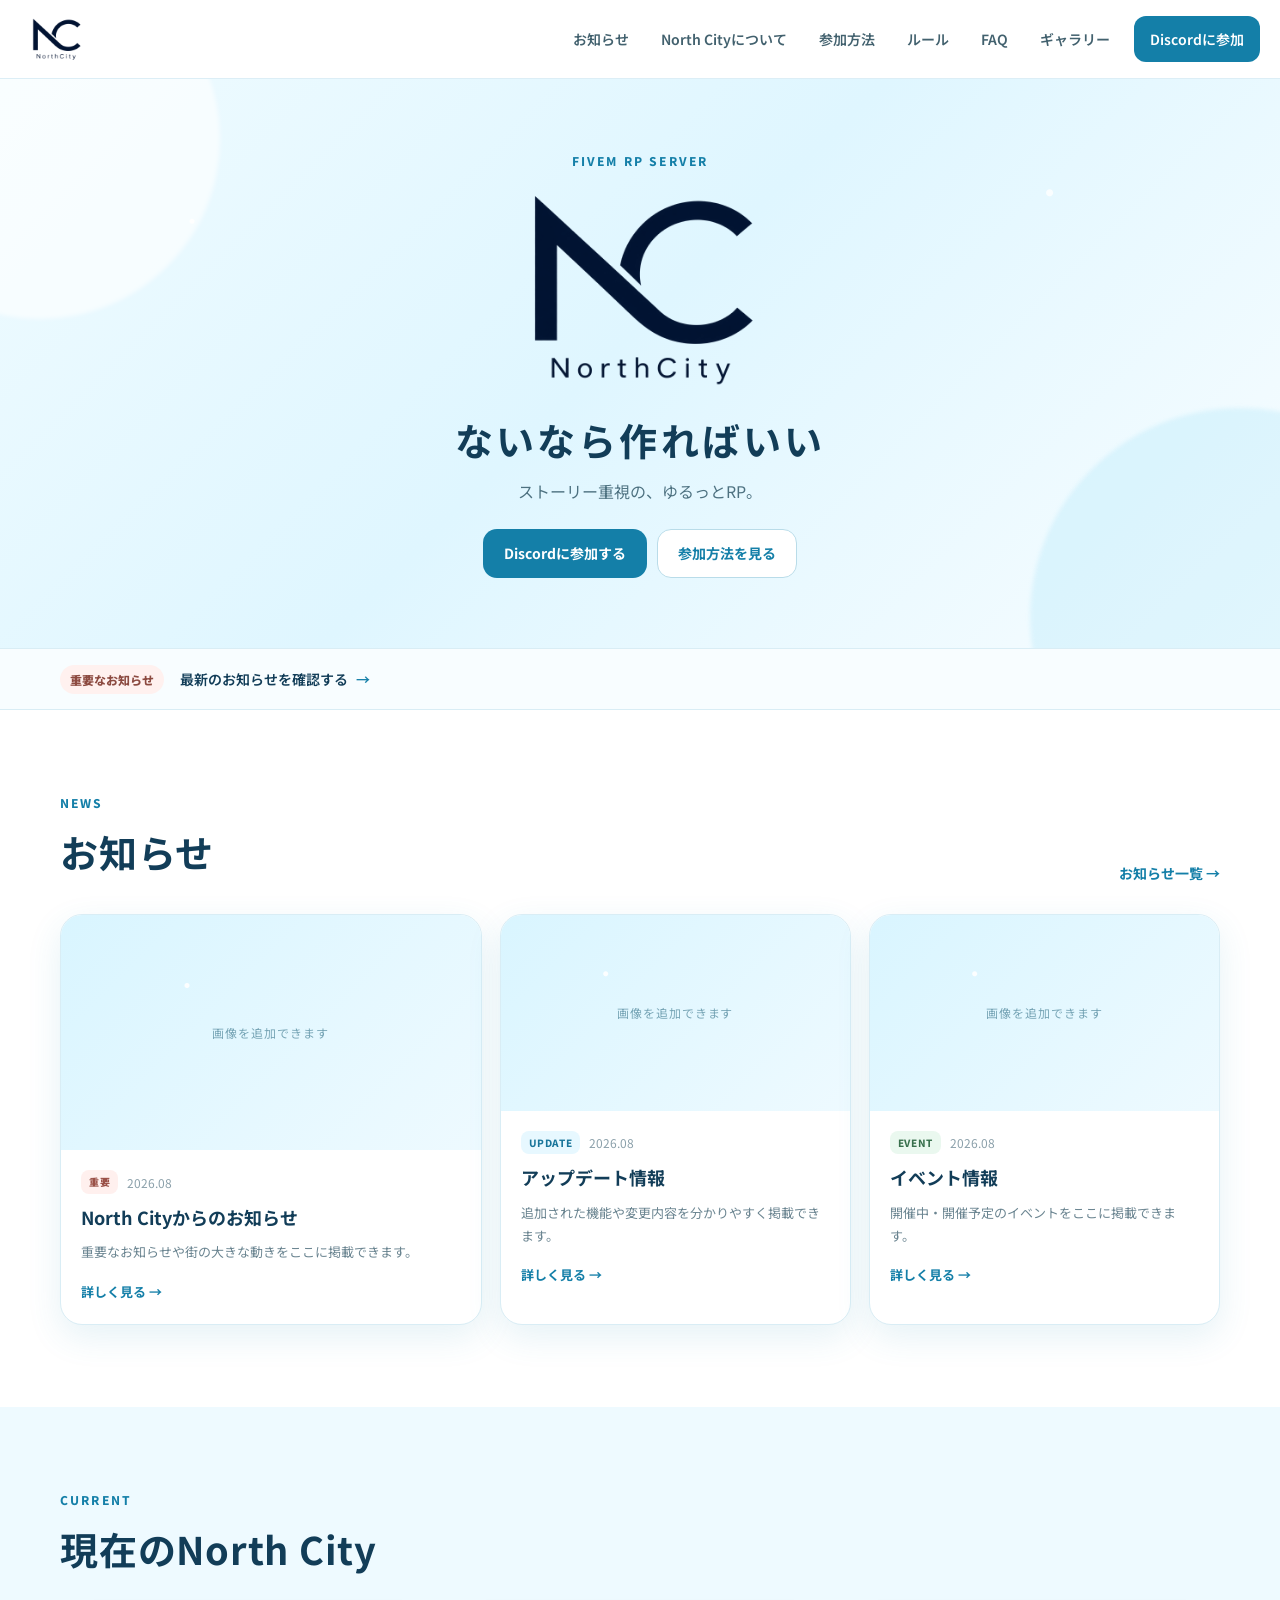
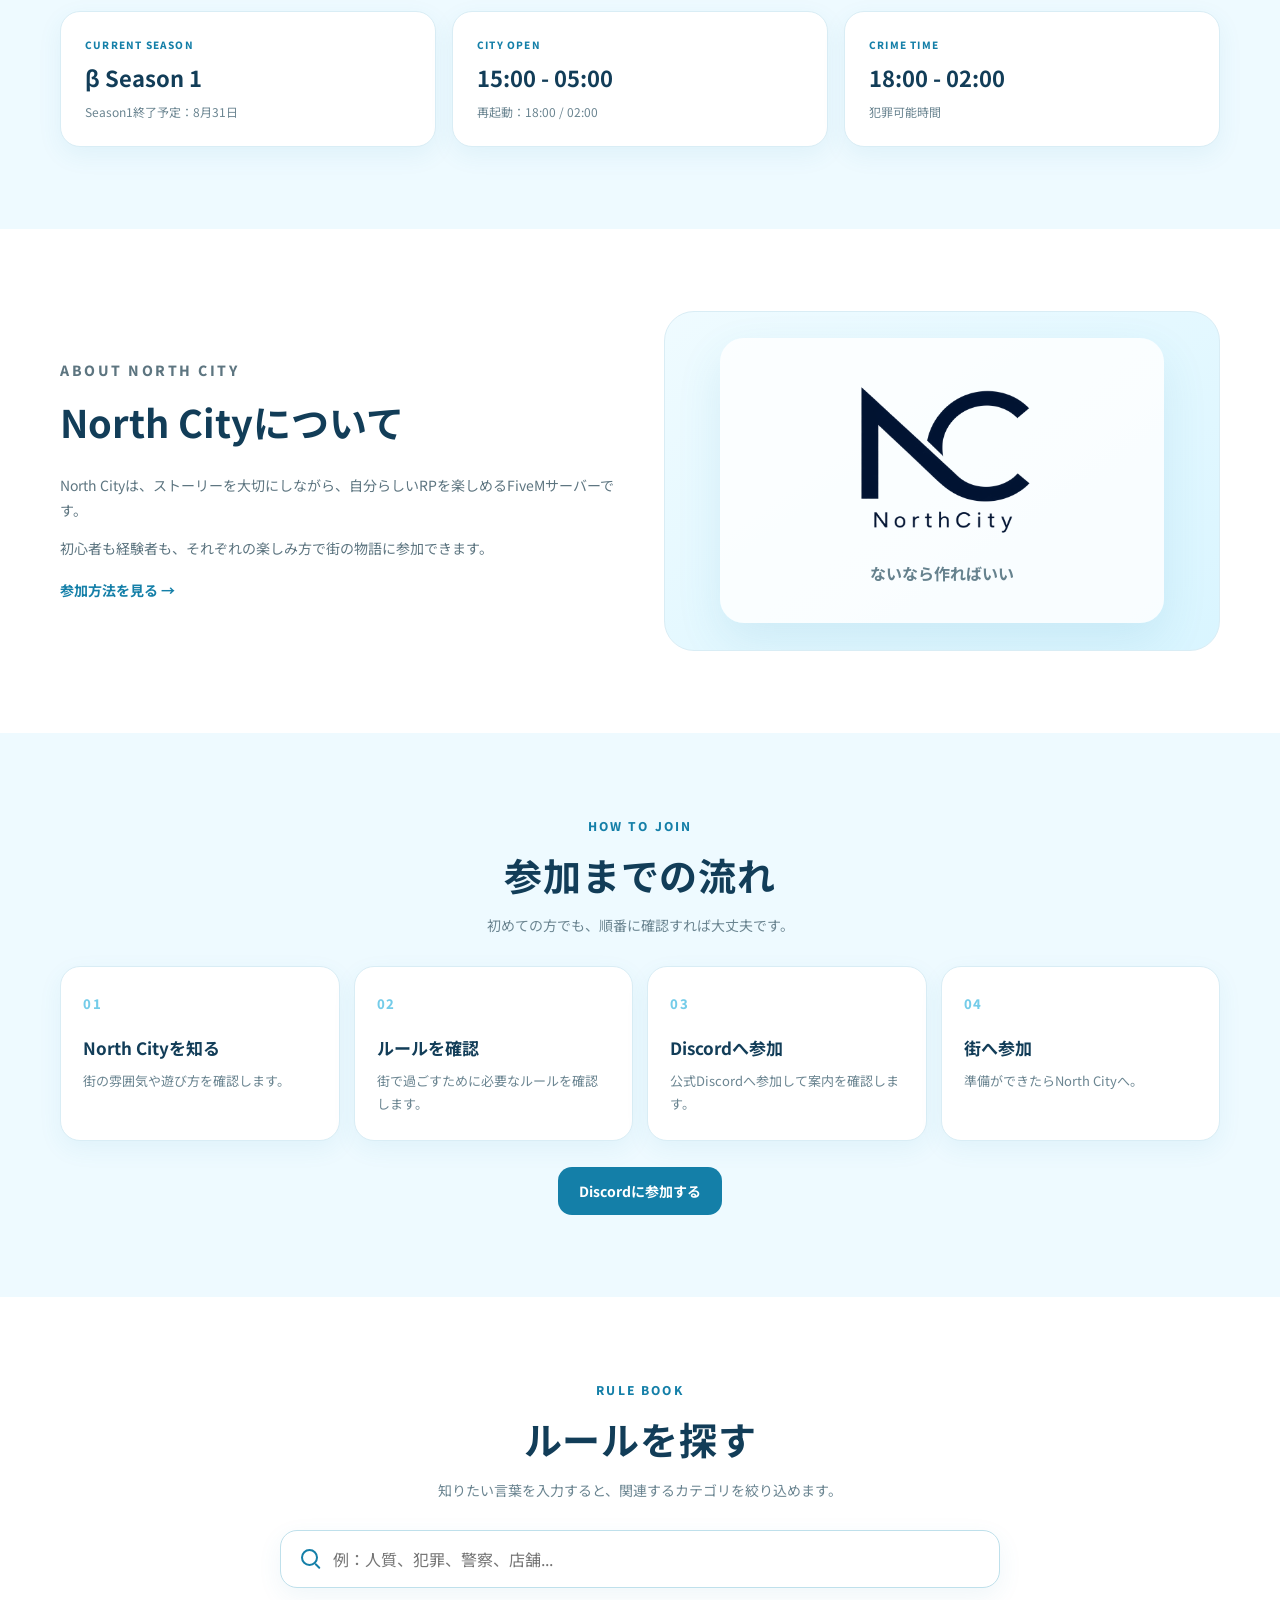
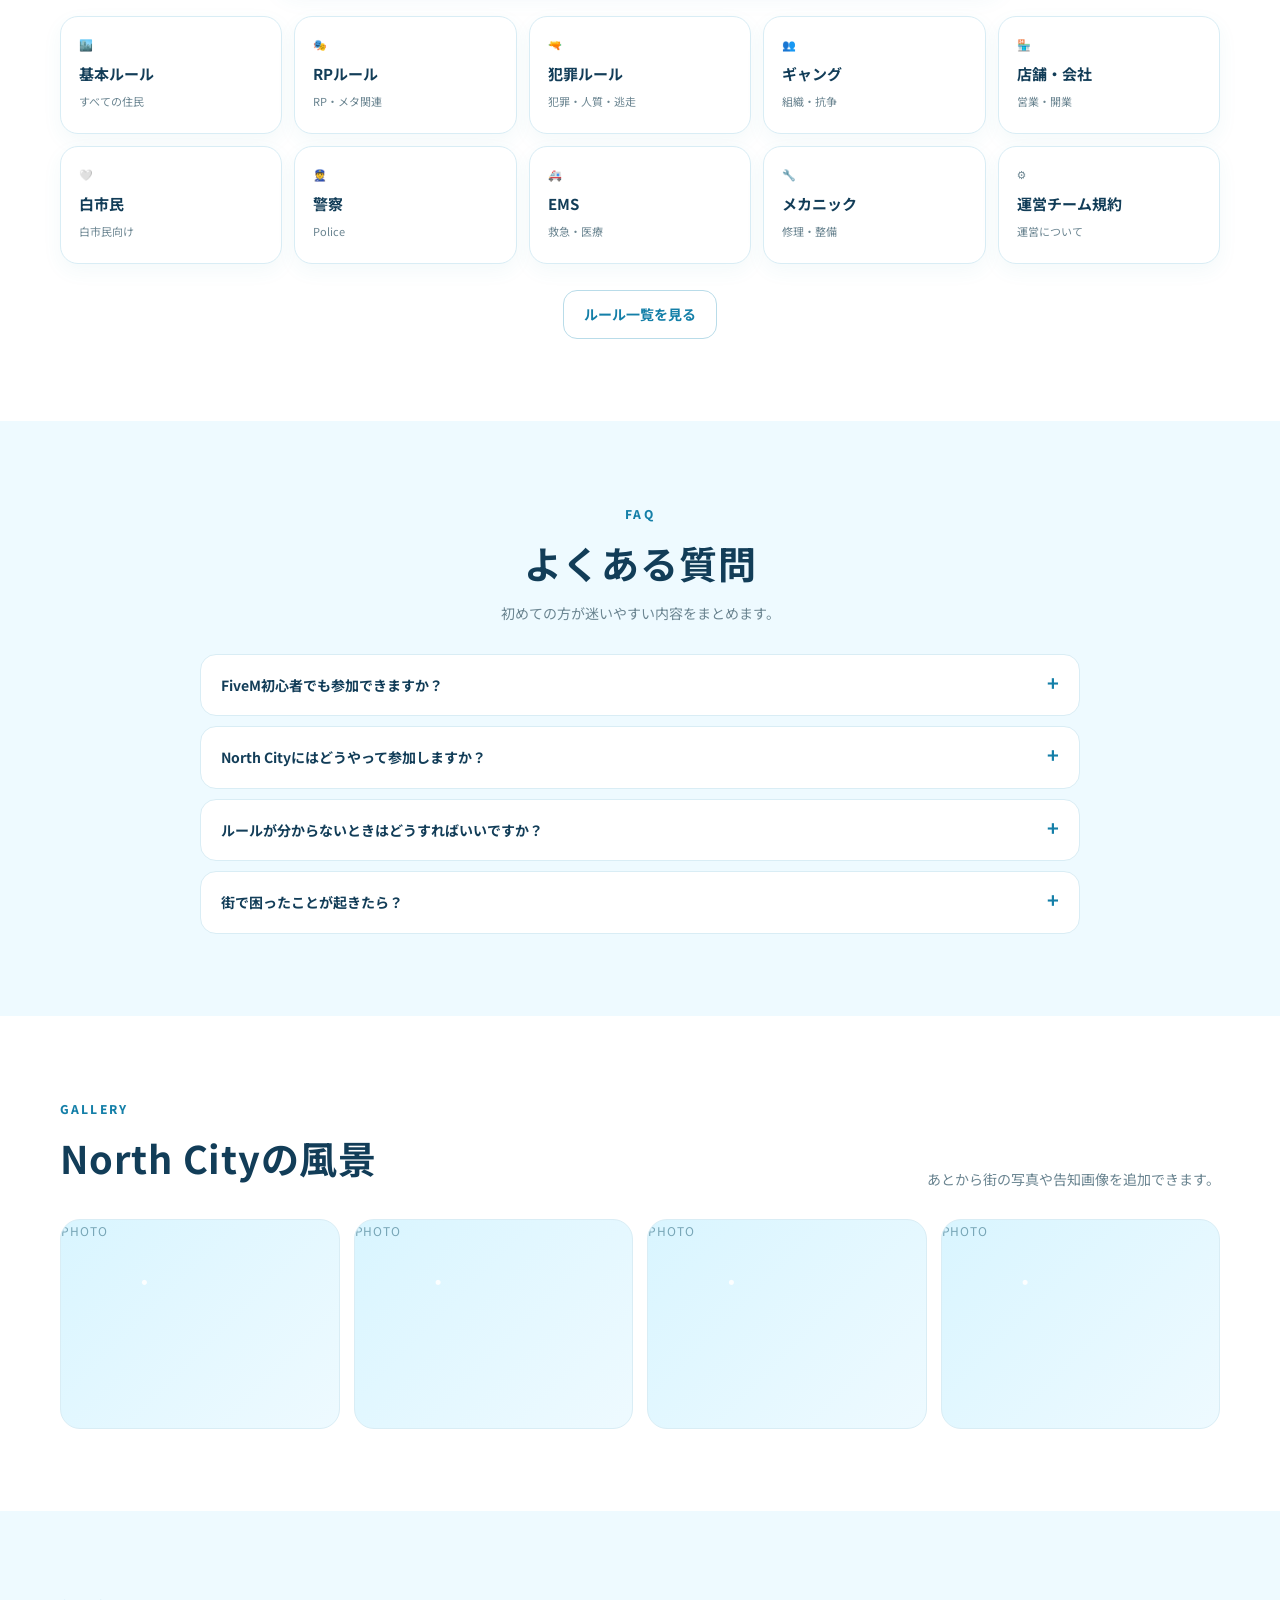
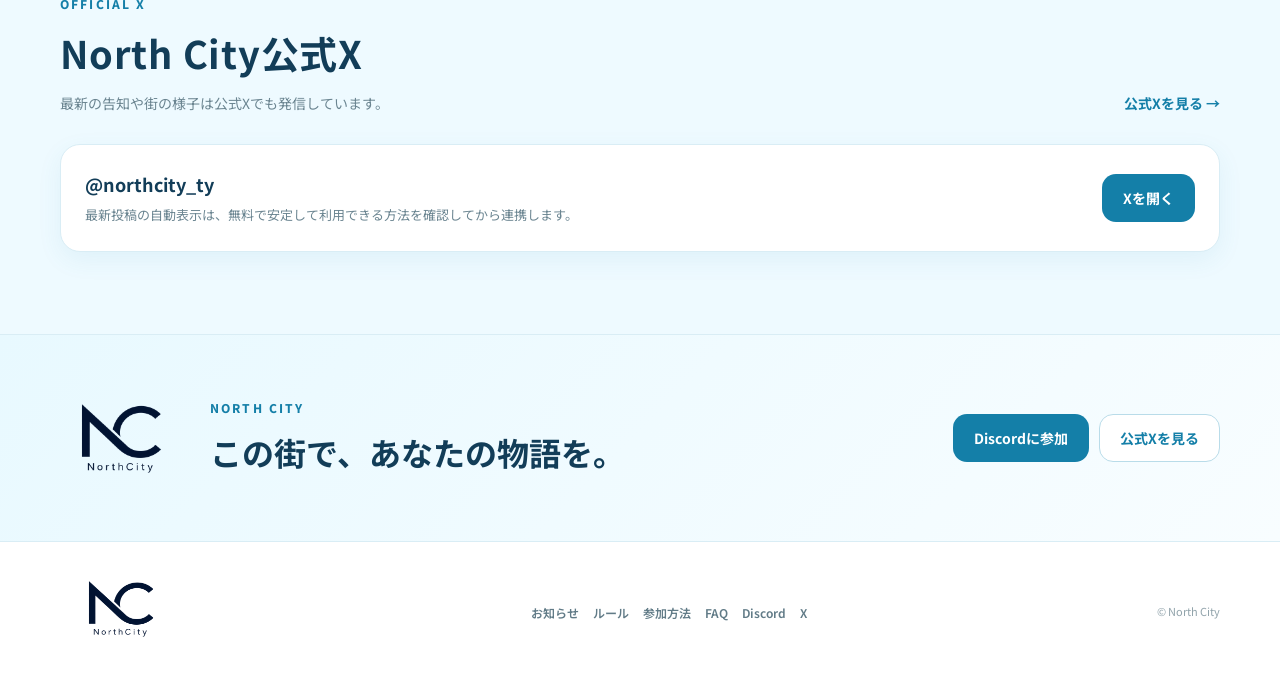
==== index.html @ a920a0c6 "Add files via upload" ====
<!DOCTYPE html>
<html lang="ja">
<head>
  <meta charset="UTF-8">
  <meta name="viewport" content="width=device-width, initial-scale=1.0">
  <meta name="description" content="North City 公式ホームページ">
  <title>North City | Official Website</title>
  <link rel="stylesheet" href="style.css">
</head>
<body>

<header class="site-header">
  <div class="header-inner">
    <a class="brand" href="#top" aria-label="North City ホーム">
      <img src="logo.PNG" alt="North City" class="brand-logo">
    </a>

    <button class="menu-toggle" id="menuToggle" aria-label="メニューを開く" aria-expanded="false">
      <span></span><span></span><span></span>
    </button>

    <nav class="main-nav" id="mainNav">
      <a href="#news">お知らせ</a>
      <a href="#about">North Cityについて</a>
      <a href="#join">参加方法</a>
      <a href="#rules">ルール</a>
      <a href="#faq">FAQ</a>
      <a href="#gallery">ギャラリー</a>
      <a class="nav-discord" href="https://discord.gg/hsH6jr42W" target="_blank" rel="noopener">Discordに参加</a>
    </nav>
  </div>
</header>

<main id="top">

  <section class="hero">
    <div class="hero-decoration hero-decoration-a"></div>
    <div class="hero-decoration hero-decoration-b"></div>
    <div class="hero-content">
      <p class="eyebrow">FIVEM RP SERVER</p>
      <img src="logo.PNG" alt="North City" class="hero-logo">
      <h1>ないなら作ればいい</h1>
      <p class="hero-copy">ストーリー重視の、ゆるっとRP。</p>

      <div class="hero-actions">
        <a class="button button-primary" href="https://discord.gg/hsH6jr42W" target="_blank" rel="noopener">Discordに参加する</a>
        <a class="button button-secondary" href="#join">参加方法を見る</a>
      </div>
    </div>
  </section>

  <section class="notice-strip">
    <div class="container notice-inner">
      <span class="notice-label">重要なお知らせ</span>
      <a href="#news">最新のお知らせを確認する <span>→</span></a>
    </div>
  </section>

  <section class="section" id="news">
    <div class="container">
      <div class="section-heading">
        <div>
          <p class="eyebrow">NEWS</p>
          <h2>お知らせ</h2>
        </div>
        <a class="section-link" href="#news">お知らせ一覧 →</a>
      </div>

      <div class="news-grid">
        <article class="news-card news-featured">
          <div class="news-photo photo-placeholder"><span>画像を追加できます</span></div>
          <div class="news-card-body">
            <div class="meta"><span class="tag tag-important">重要</span><time>2026.08</time></div>
            <h3>North Cityからのお知らせ</h3>
            <p>重要なお知らせや街の大きな動きをここに掲載できます。</p>
            <a href="#news">詳しく見る →</a>
          </div>
        </article>

        <article class="news-card">
          <div class="news-photo photo-placeholder"><span>画像を追加できます</span></div>
          <div class="news-card-body">
            <div class="meta"><span class="tag tag-update">UPDATE</span><time>2026.08</time></div>
            <h3>アップデート情報</h3>
            <p>追加された機能や変更内容を分かりやすく掲載できます。</p>
            <a href="#news">詳しく見る →</a>
          </div>
        </article>

        <article class="news-card">
          <div class="news-photo photo-placeholder"><span>画像を追加できます</span></div>
          <div class="news-card-body">
            <div class="meta"><span class="tag tag-event">EVENT</span><time>2026.08</time></div>
            <h3>イベント情報</h3>
            <p>開催中・開催予定のイベントをここに掲載できます。</p>
            <a href="#news">詳しく見る →</a>
          </div>
        </article>
      </div>
    </div>
  </section>

  <section class="section section-blue" id="current">
    <div class="container">
      <div class="section-heading">
        <div>
          <p class="eyebrow">CURRENT</p>
          <h2>現在のNorth City</h2>
        </div>
      </div>

      <div class="info-grid">
        <div class="info-card">
          <span class="info-label">CURRENT SEASON</span>
          <strong>β Season 1</strong>
          <small>Season1終了予定：8月31日</small>
        </div>
        <div class="info-card">
          <span class="info-label">CITY OPEN</span>
          <strong>15:00 - 05:00</strong>
          <small>再起動：18:00 / 02:00</small>
        </div>
        <div class="info-card">
          <span class="info-label">CRIME TIME</span>
          <strong>18:00 - 02:00</strong>
          <small>犯罪可能時間</small>
        </div>
      </div>
    </div>
  </section>

  <section class="section" id="about">
    <div class="container about-grid">
      <div class="about-copy">
        <p class="eyebrow">ABOUT NORTH CITY</p>
        <h2>North Cityについて</h2>
        <p>North Cityは、ストーリーを大切にしながら、自分らしいRPを楽しめるFiveMサーバーです。</p>
        <p>初心者も経験者も、それぞれの楽しみ方で街の物語に参加できます。</p>
        <a class="text-link" href="#join">参加方法を見る →</a>
      </div>
      <div class="about-panel">
        <div class="about-panel-inner">
          <img src="logo.PNG" alt="North City" class="about-logo">
          <p>ないなら作ればいい</p>
        </div>
      </div>
    </div>
  </section>

  <section class="section section-blue" id="join">
    <div class="container">
      <div class="section-heading centered">
        <div>
          <p class="eyebrow">HOW TO JOIN</p>
          <h2>参加までの流れ</h2>
          <p class="section-description">初めての方でも、順番に確認すれば大丈夫です。</p>
        </div>
      </div>

      <div class="steps">
        <div class="step-card">
          <span class="step-number">01</span>
          <h3>North Cityを知る</h3>
          <p>街の雰囲気や遊び方を確認します。</p>
        </div>
        <div class="step-card">
          <span class="step-number">02</span>
          <h3>ルールを確認</h3>
          <p>街で過ごすために必要なルールを確認します。</p>
        </div>
        <div class="step-card">
          <span class="step-number">03</span>
          <h3>Discordへ参加</h3>
          <p>公式Discordへ参加して案内を確認します。</p>
        </div>
        <div class="step-card">
          <span class="step-number">04</span>
          <h3>街へ参加</h3>
          <p>準備ができたらNorth Cityへ。</p>
        </div>
      </div>

      <div class="center-action">
        <a class="button button-primary" href="https://discord.gg/hsH6jr42W" target="_blank" rel="noopener">Discordに参加する</a>
      </div>
    </div>
  </section>

  <section class="section" id="rules">
    <div class="container">
      <div class="section-heading centered">
        <div>
          <p class="eyebrow">RULE BOOK</p>
          <h2>ルールを探す</h2>
          <p class="section-description">知りたい言葉を入力すると、関連するカテゴリを絞り込めます。</p>
        </div>
      </div>

      <div class="search-box">
        <span class="search-icon" aria-hidden="true"></span>
        <input id="ruleSearch" type="search" placeholder="例：人質、犯罪、警察、店舗..." autocomplete="off">
      </div>

      <div class="rule-grid" id="ruleGrid">
        <a class="rule-card" data-keywords="基本 共通 市民 住民" href="#rules"><span class="rule-icon" aria-hidden="true">🏙️</span><strong>基本ルール</strong><span>すべての住民</span></a>
        <a class="rule-card" data-keywords="RP ロールプレイ メタ 外部情報" href="#rules"><span class="rule-icon" aria-hidden="true">🎭</span><strong>RPルール</strong><span>RP・メタ関連</span></a>
        <a class="rule-card" data-keywords="犯罪 強盗 人質 逃走 ダウン" href="#rules"><span class="rule-icon" aria-hidden="true">🔫</span><strong>犯罪ルール</strong><span>犯罪・人質・逃走</span></a>
        <a class="rule-card" data-keywords="ギャング 抗争 組織" href="#rules"><span class="rule-icon" aria-hidden="true">👥</span><strong>ギャング</strong><span>組織・抗争</span></a>
        <a class="rule-card" data-keywords="店舗 会社 開業 営業 ライセンス" href="#rules"><span class="rule-icon" aria-hidden="true">🏪</span><strong>店舗・会社</strong><span>営業・開業</span></a>
        <a class="rule-card" data-keywords="白市民 ライセンス" href="#rules"><span class="rule-icon" aria-hidden="true">🤍</span><strong>白市民</strong><span>白市民向け</span></a>
        <a class="rule-card" data-keywords="警察 PD パトロール 犯罪対応" href="#rules"><span class="rule-icon" aria-hidden="true">👮</span><strong>警察</strong><span>Police</span></a>
        <a class="rule-card" data-keywords="EMS 救急 治療 蘇生" href="#rules"><span class="rule-icon" aria-hidden="true">🚑</span><strong>EMS</strong><span>救急・医療</span></a>
        <a class="rule-card" data-keywords="メカニック 修理 整備 車両" href="#rules"><span class="rule-icon" aria-hidden="true">🔧</span><strong>メカニック</strong><span>修理・整備</span></a>
        <a class="rule-card" data-keywords="運営 規約 スタッフ" href="#rules"><span class="rule-icon" aria-hidden="true">⚙️</span><strong>運営チーム規約</strong><span>運営について</span></a>
      </div>

      <p class="no-results" id="noResults">該当するカテゴリーがありません。</p>
      <div class="center-action">
        <a class="button button-secondary" href="#rules">ルール一覧を見る</a>
      </div>
    </div>
  </section>

  <section class="section section-blue" id="faq">
    <div class="container narrow">
      <div class="section-heading centered">
        <div>
          <p class="eyebrow">FAQ</p>
          <h2>よくある質問</h2>
          <p class="section-description">初めての方が迷いやすい内容をまとめます。</p>
        </div>
      </div>

      <div class="faq-list">
        <details>
          <summary>FiveM初心者でも参加できますか？</summary>
          <p>参加できます。分からないことは初心者向け案内やDiscordをご確認ください。</p>
        </details>
        <details>
          <summary>North Cityにはどうやって参加しますか？</summary>
          <p>参加方法とルールを確認し、公式Discordから案内を確認してください。</p>
        </details>
        <details>
          <summary>ルールが分からないときはどうすればいいですか？</summary>
          <p>ルール検索を使うか、Discordの案内をご確認ください。</p>
        </details>
        <details>
          <summary>街で困ったことが起きたら？</summary>
          <p>内容に応じたゲーム内窓口、またはDiscordの問い合わせ窓口をご利用ください。</p>
        </details>
      </div>
    </div>
  </section>

  <section class="section" id="gallery">
    <div class="container">
      <div class="section-heading">
        <div>
          <p class="eyebrow">GALLERY</p>
          <h2>North Cityの風景</h2>
        </div>
        <p class="section-description">あとから街の写真や告知画像を追加できます。</p>
      </div>

      <div class="gallery-grid">
        <div class="gallery-item photo-placeholder"><span>PHOTO</span></div>
        <div class="gallery-item photo-placeholder"><span>PHOTO</span></div>
        <div class="gallery-item photo-placeholder"><span>PHOTO</span></div>
        <div class="gallery-item photo-placeholder"><span>PHOTO</span></div>
      </div>
    </div>
  </section>


  <section class="section section-blue" id="social">
    <div class="container">
      <div class="section-heading">
        <div>
          <p class="eyebrow">OFFICIAL X</p>
          <h2>North City公式X</h2>
          <p class="section-description">最新の告知や街の様子は公式Xでも発信しています。</p>
        </div>
        <a class="section-link" href="https://x.com/northcity_ty" target="_blank" rel="noopener">公式Xを見る →</a>
      </div>
      <div class="social-panel">
        <div>
          <strong>@northcity_ty</strong>
          <p>最新投稿の自動表示は、無料で安定して利用できる方法を確認してから連携します。</p>
        </div>
        <a class="button button-primary" href="https://x.com/northcity_ty" target="_blank" rel="noopener">Xを開く</a>
      </div>
    </div>
  </section>

  <section class="cta-section">
    <div class="container cta-inner">
      <img src="logo.PNG" alt="North City" class="cta-logo">
      <div>
        <p class="eyebrow">NORTH CITY</p>
        <h2>この街で、あなたの物語を。</h2>
      </div>
      <div class="cta-actions">
        <a class="button button-primary" href="https://discord.gg/hsH6jr42W" target="_blank" rel="noopener">Discordに参加</a>
        <a class="button button-secondary" href="https://x.com/northcity_ty" target="_blank" rel="noopener">公式Xを見る</a>
      </div>
    </div>
  </section>

</main>

<footer class="site-footer">
  <div class="container footer-inner">
    <a href="#top" class="footer-brand">
      <img src="logo.PNG" alt="North City">
    </a>
    <div class="footer-links">
      <a href="#news">お知らせ</a>
      <a href="#rules">ルール</a>
      <a href="#join">参加方法</a>
      <a href="#faq">FAQ</a>
      <a href="https://discord.gg/hsH6jr42W" target="_blank" rel="noopener">Discord</a>
      <a href="https://x.com/northcity_ty" target="_blank" rel="noopener">X</a>
    </div>
    <p>© North City</p>
  </div>
</footer>

<script src="script.js"></script>
</body>
</html>
---- style.css ----
@import url('https://fonts.googleapis.com/css2?family=Noto+Sans+JP:wght@400;500;600;700;800&display=swap');

:root{
  --blue:#62c9ee;
  --blue-dark:#147fa8;
  --blue-deep:#123d58;
  --blue-pale:#eefaff;
  --line:#d9edf5;
  --text:#183746;
  --muted:#6b8591;
  --white:#ffffff;
  --shadow:0 12px 34px rgba(47,145,178,.12);
  --radius:22px;
}

*{box-sizing:border-box}
html{scroll-behavior:smooth}
body{
  margin:0;
  color:var(--text);
  background:#fff;
  font-family:"Noto Sans JP",system-ui,sans-serif;
  line-height:1.75;
}
a{color:inherit;text-decoration:none}
button,input{font:inherit}

.container{
  width:min(1160px,calc(100% - 40px));
  margin:auto;
}
.narrow{max-width:880px}

.site-header{
  position:sticky;
  top:0;
  z-index:100;
  background:rgba(255,255,255,.94);
  backdrop-filter:blur(16px);
  border-bottom:1px solid rgba(217,237,245,.9);
}
.header-inner{
  min-height:78px;
  width:min(1240px,calc(100% - 32px));
  margin:auto;
  display:flex;
  align-items:center;
  justify-content:space-between;
  gap:24px;
}
.brand{display:flex;align-items:center}
.brand-logo{
  width:auto;
  height:48px;
  display:block;
  object-fit:contain;
}
.main-nav{
  display:flex;
  align-items:center;
  gap:6px;
}
.main-nav a{
  padding:10px 13px;
  color:#42616e;
  font-size:14px;
  font-weight:600;
  border-radius:12px;
  transition:.2s ease;
}
.main-nav a:hover{
  background:var(--blue-pale);
  color:var(--blue-dark);
}
.main-nav .nav-discord{
  color:#fff;
  background:var(--blue-dark);
  padding:11px 16px;
  margin-left:5px;
}
.main-nav .nav-discord:hover{
  color:#fff;
  background:#0e6c91;
}
.menu-toggle{
  display:none;
  border:0;
  background:transparent;
  width:44px;
  height:44px;
  padding:9px;
  cursor:pointer;
}
.menu-toggle span{
  display:block;
  height:2px;
  margin:6px 0;
  background:var(--blue-deep);
  border-radius:99px;
}

.hero{
  position:relative;
  overflow:hidden;
  min-height:570px;
  display:grid;
  place-items:center;
  text-align:center;
  background:
    radial-gradient(circle at 15% 25%,rgba(255,255,255,.95) 0 2px,transparent 3px),
    radial-gradient(circle at 82% 20%,rgba(255,255,255,.8) 0 3px,transparent 4px),
    linear-gradient(135deg,#effbff 0%,#dff6ff 48%,#f8fdff 100%);
  border-bottom:1px solid var(--line);
}
.hero::before,.hero::after{
  content:"";
  position:absolute;
  border-radius:50%;
  filter:blur(2px);
  pointer-events:none;
}
.hero::before{
  width:360px;height:360px;
  background:rgba(255,255,255,.62);
  left:-140px;top:-120px;
}
.hero::after{
  width:420px;height:420px;
  background:rgba(121,215,245,.18);
  right:-170px;bottom:-180px;
}
.hero-content{position:relative;z-index:2;padding:70px 20px}
.eyebrow{
  margin:0 0 6px;
  color:var(--blue-dark);
  font-size:12px;
  font-weight:800;
  letter-spacing:.18em;
}
.hero-logo{
  width:min(390px,78vw);
  max-height:220px;
  object-fit:contain;
  margin:8px auto 8px;
  display:block;
  mix-blend-mode:multiply;
}
.hero h1{
  margin:4px 0 0;
  color:var(--blue-deep);
  font-size:clamp(25px,4vw,38px);
  letter-spacing:.08em;
}
.hero-copy{
  margin:4px 0 24px;
  color:#4d7180;
  font-size:16px;
}
.hero-actions,.cta-actions{
  display:flex;
  justify-content:center;
  flex-wrap:wrap;
  gap:10px;
}
.button{
  min-height:48px;
  display:inline-flex;
  align-items:center;
  justify-content:center;
  padding:11px 20px;
  border-radius:14px;
  font-size:14px;
  font-weight:700;
  border:1px solid transparent;
  transition:transform .2s ease,box-shadow .2s ease,background .2s ease;
}
.button:hover{
  transform:translateY(-2px);
  box-shadow:0 9px 20px rgba(35,127,160,.14);
}
.button-primary{color:#fff;background:var(--blue-dark)}
.button-secondary{color:var(--blue-dark);background:#fff;border-color:#b9dce9}

.notice-strip{
  background:#f8fdff;
  border-bottom:1px solid var(--line);
}
.notice-inner{
  min-height:60px;
  display:flex;
  align-items:center;
  gap:16px;
}
.notice-label{
  flex:none;
  padding:4px 10px;
  border-radius:99px;
  color:#8c4a40;
  background:#fff1ef;
  font-size:12px;
  font-weight:800;
}
.notice-inner a{
  font-size:14px;
  font-weight:600;
  color:var(--blue-deep);
}
.notice-inner a span{color:var(--blue-dark);margin-left:5px}

.section{padding:82px 0}
.section-blue{background:var(--blue-pale)}
.section-heading{
  display:flex;
  align-items:end;
  justify-content:space-between;
  gap:20px;
  margin-bottom:28px;
}
.section-heading.centered{
  display:block;
  text-align:center;
}
.section-heading h2{
  margin:0;
  color:var(--blue-deep);
  font-size:clamp(27px,4vw,38px);
  letter-spacing:.02em;
}
.section-description{
  margin:5px 0 0;
  color:var(--muted);
  font-size:14px;
}
.section-link,.text-link{
  color:var(--blue-dark);
  font-size:14px;
  font-weight:700;
}

.news-grid{
  display:grid;
  grid-template-columns:1.2fr 1fr 1fr;
  gap:18px;
}
.news-card{
  overflow:hidden;
  background:#fff;
  border:1px solid var(--line);
  border-radius:var(--radius);
  box-shadow:var(--shadow);
  transition:transform .2s ease,box-shadow .2s ease;
}
.news-card:hover{transform:translateY(-3px);box-shadow:0 18px 38px rgba(47,145,178,.16)}
.news-photo{
  aspect-ratio:16/9;
  display:grid;
  place-items:center;
}
.photo-placeholder{
  background:
    radial-gradient(circle at 30% 30%,rgba(255,255,255,.9) 0 2px,transparent 3px),
    linear-gradient(135deg,#d9f5ff,#eefaff);
  color:#77a5b6;
  font-size:12px;
  letter-spacing:.08em;
}
.news-card-body{padding:20px}
.meta{
  display:flex;
  align-items:center;
  gap:9px;
  margin-bottom:8px;
}
.meta time{color:#8ba0aa;font-size:12px}
.tag{
  display:inline-flex;
  padding:3px 8px;
  border-radius:8px;
  font-size:10px;
  font-weight:800;
  letter-spacing:.06em;
}
.tag-important{color:#9a5047;background:#fff0ee}
.tag-update{color:#18759a;background:#e7f8ff}
.tag-event{color:#38704d;background:#eaf8ef}
.news-card h3{margin:0 0 8px;font-size:18px;color:var(--blue-deep)}
.news-card p{margin:0 0 12px;color:var(--muted);font-size:13px}
.news-card a{color:var(--blue-dark);font-size:13px;font-weight:700}

.info-grid{
  display:grid;
  grid-template-columns:repeat(3,1fr);
  gap:16px;
}
.info-card{
  padding:24px;
  background:#fff;
  border:1px solid var(--line);
  border-radius:20px;
  box-shadow:0 8px 24px rgba(47,145,178,.08);
}
.info-label{
  display:block;
  margin-bottom:5px;
  color:var(--blue-dark);
  font-size:10px;
  font-weight:800;
  letter-spacing:.12em;
}
.info-card strong{display:block;font-size:22px;color:var(--blue-deep)}
.info-card small{display:block;margin-top:4px;color:var(--muted);font-size:12px}

.about-grid{
  display:grid;
  grid-template-columns:1fr 1fr;
  gap:48px;
  align-items:center;
}
.about-copy h2{margin:0 0 18px;color:var(--blue-deep);font-size:clamp(28px,4vw,38px)}
.about-copy p{color:#5d7580;font-size:14px}
.about-panel{
  min-height:340px;
  display:grid;
  place-items:center;
  border-radius:30px;
  background:linear-gradient(145deg,#effbff,#d9f5ff);
  border:1px solid var(--line);
  overflow:hidden;
}
.about-panel-inner{
  width:80%;
  padding:36px;
  text-align:center;
  background:rgba(255,255,255,.82);
  border-radius:24px;
  box-shadow:0 18px 45px rgba(47,145,178,.12);
}
.about-logo{width:min(280px,80%);height:auto;max-height:170px;object-fit:contain}
.about-panel p{margin:8px 0 0;color:#66828e;font-weight:700}

.steps{
  display:grid;
  grid-template-columns:repeat(4,1fr);
  gap:14px;
}
.step-card{
  position:relative;
  padding:26px 22px 24px;
  background:#fff;
  border:1px solid var(--line);
  border-radius:20px;
  box-shadow:0 8px 24px rgba(47,145,178,.07);
}
.step-number{display:block;color:#74cce9;font-size:13px;font-weight:800;letter-spacing:.12em}
.step-card h3{margin:18px 0 7px;color:var(--blue-deep);font-size:17px}
.step-card p{margin:0;color:var(--muted);font-size:13px}
.center-action{margin-top:26px;text-align:center}

.search-box{
  max-width:720px;
  margin:0 auto 28px;
  position:relative;
}
.search-box input{
  width:100%;
  height:58px;
  padding:0 20px 0 52px;
  border:1px solid #bfe0eb;
  border-radius:17px;
  outline:none;
  background:#fff;
  color:var(--text);
  box-shadow:0 8px 24px rgba(47,145,178,.08);
}
.search-box input:focus{
  border-color:#68c8e9;
  box-shadow:0 0 0 4px rgba(104,200,233,.14);
}
.search-icon{
  position:absolute;
  left:21px;top:19px;
  width:17px;height:17px;
  border:2px solid var(--blue-dark);
  border-radius:50%;
}
.search-icon::after{
  content:"";
  position:absolute;
  width:7px;height:2px;
  background:var(--blue-dark);
  right:-5px;bottom:-3px;
  transform:rotate(45deg);
  border-radius:2px;
}
.rule-grid{
  display:grid;
  grid-template-columns:repeat(5,1fr);
  gap:12px;
}
.rule-card{
  display:flex;
  min-height:118px;
  flex-direction:column;
  justify-content:center;
  align-items:flex-start;
  gap:4px;
  padding:18px;
  background:#fff;
  border:1px solid var(--line);
  border-radius:18px;
  box-shadow:0 7px 20px rgba(47,145,178,.06);
  transition:.2s ease;
}
.rule-card:hover{
  transform:translateY(-3px);
  border-color:#9bd8eb;
  box-shadow:0 12px 28px rgba(47,145,178,.12);
}
.rule-card strong{color:var(--blue-deep);font-size:15px}
.rule-card span{color:var(--muted);font-size:11px}
.no-results{
  display:none;
  margin:24px 0 0;
  text-align:center;
  color:var(--muted);
  font-size:13px;
}

.faq-list{display:grid;gap:10px}
.faq-list details{
  background:#fff;
  border:1px solid var(--line);
  border-radius:16px;
  overflow:hidden;
}
.faq-list summary{
  cursor:pointer;
  padding:18px 20px;
  color:var(--blue-deep);
  font-size:14px;
  font-weight:700;
  list-style:none;
}
.faq-list summary::-webkit-details-marker{display:none}
.faq-list summary::after{
  content:"+";
  float:right;
  color:var(--blue-dark);
  font-size:20px;
  line-height:1;
}
.faq-list details[open] summary::after{content:"−"}
.faq-list details p{
  margin:0;
  padding:0 20px 19px;
  color:var(--muted);
  font-size:13px;
}

.gallery-grid{
  display:grid;
  grid-template-columns:repeat(4,1fr);
  gap:14px;
}
.gallery-item{
  aspect-ratio:4/3;
  border-radius:20px;
  overflow:hidden;
  border:1px solid var(--line);
}

.cta-section{
  padding:58px 0;
  background:linear-gradient(135deg,#e8f9ff,#f8fdff);
  border-top:1px solid var(--line);
  border-bottom:1px solid var(--line);
}
.cta-inner{
  display:grid;
  grid-template-columns:auto 1fr auto;
  gap:30px;
  align-items:center;
}
.cta-logo{width:120px;height:90px;object-fit:contain}
.cta-inner h2{margin:0;color:var(--blue-deep);font-size:clamp(22px,3vw,32px)}

.site-footer{background:#fff}
.footer-inner{
  min-height:140px;
  display:flex;
  align-items:center;
  justify-content:space-between;
  gap:24px;
}
.footer-brand img{width:120px;height:65px;object-fit:contain}
.footer-links{display:flex;flex-wrap:wrap;gap:14px}
.footer-links a{color:#617b87;font-size:12px;font-weight:600}
.footer-inner p{margin:0;color:#91a3ab;font-size:11px}

@media (max-width:980px){
  .main-nav{display:none}
  .menu-toggle{display:block}
  .main-nav.open{
    position:absolute;
    top:78px;
    left:12px;
    right:12px;
    display:flex;
    flex-direction:column;
    align-items:stretch;
    padding:12px;
    background:#fff;
    border:1px solid var(--line);
    border-radius:18px;
    box-shadow:0 18px 40px rgba(31,91,111,.15);
  }
  .main-nav.open a{padding:13px 14px}
  .news-grid{grid-template-columns:1fr 1fr}
  .news-featured{grid-column:1/-1}
  .rule-grid{grid-template-columns:repeat(3,1fr)}
  .steps{grid-template-columns:1fr 1fr}
  .gallery-grid{grid-template-columns:1fr 1fr}
  .cta-inner{grid-template-columns:auto 1fr}
  .cta-actions{grid-column:1/-1;justify-content:flex-start}
}

@media (max-width:680px){
  .container{width:min(100% - 28px,1160px)}
  .header-inner{min-height:68px;width:calc(100% - 24px)}
  .brand-logo{height:40px}
  .main-nav.open{top:68px}
  .hero{min-height:520px}
  .hero-content{padding:56px 12px}
  .hero-logo{width:min(300px,82vw);max-height:170px}
  .hero h1{font-size:24px}
  .hero-copy{font-size:14px}
  .section{padding:58px 0}
  .section-heading{display:block;margin-bottom:22px}
  .section-link{display:inline-block;margin-top:8px}
  .notice-inner{min-height:58px;gap:10px}
  .notice-label{font-size:10px}
  .notice-inner a{font-size:12px}
  .news-grid,.info-grid,.about-grid,.steps{grid-template-columns:1fr}
  .news-featured{grid-column:auto}
  .about-grid{gap:24px}
  .about-panel{min-height:280px}
  .rule-grid{grid-template-columns:1fr 1fr}
  .rule-card{min-height:100px;padding:15px}
  .gallery-grid{grid-template-columns:1fr 1fr}
  .cta-inner{grid-template-columns:1fr;text-align:center}
  .cta-logo{margin:auto}
  .cta-actions{grid-column:auto;justify-content:center}
  .footer-inner{padding:28px 0;flex-direction:column;text-align:center}
  .footer-links{justify-content:center}
}

@media (max-width:420px){
  .rule-grid{grid-template-columns:1fr}
  .gallery-grid{grid-template-columns:1fr}
  .hero-actions .button{width:100%}
}


/* Ver.3: emoji only for rule category cards */
.rule-icon{
  display:block;
  margin-bottom:7px;
  font-size:26px;
  line-height:1;
}
.rule-card > span:not(.rule-icon){
  color:var(--muted);
  font-size:11px;
}

/* Official X section */
.social-panel{
  display:flex;
  align-items:center;
  justify-content:space-between;
  gap:24px;
  padding:24px;
  background:#fff;
  border:1px solid var(--line);
  border-radius:20px;
  box-shadow:0 8px 24px rgba(47,145,178,.08);
}
.social-panel strong{
  display:block;
  margin-bottom:4px;
  color:var(--blue-deep);
  font-size:18px;
}
.social-panel p{
  margin:0;
  color:var(--muted);
  font-size:13px;
}
@media (max-width:680px){
  .social-panel{
    align-items:stretch;
    flex-direction:column;
  }
  .social-panel .button{width:100%}
}
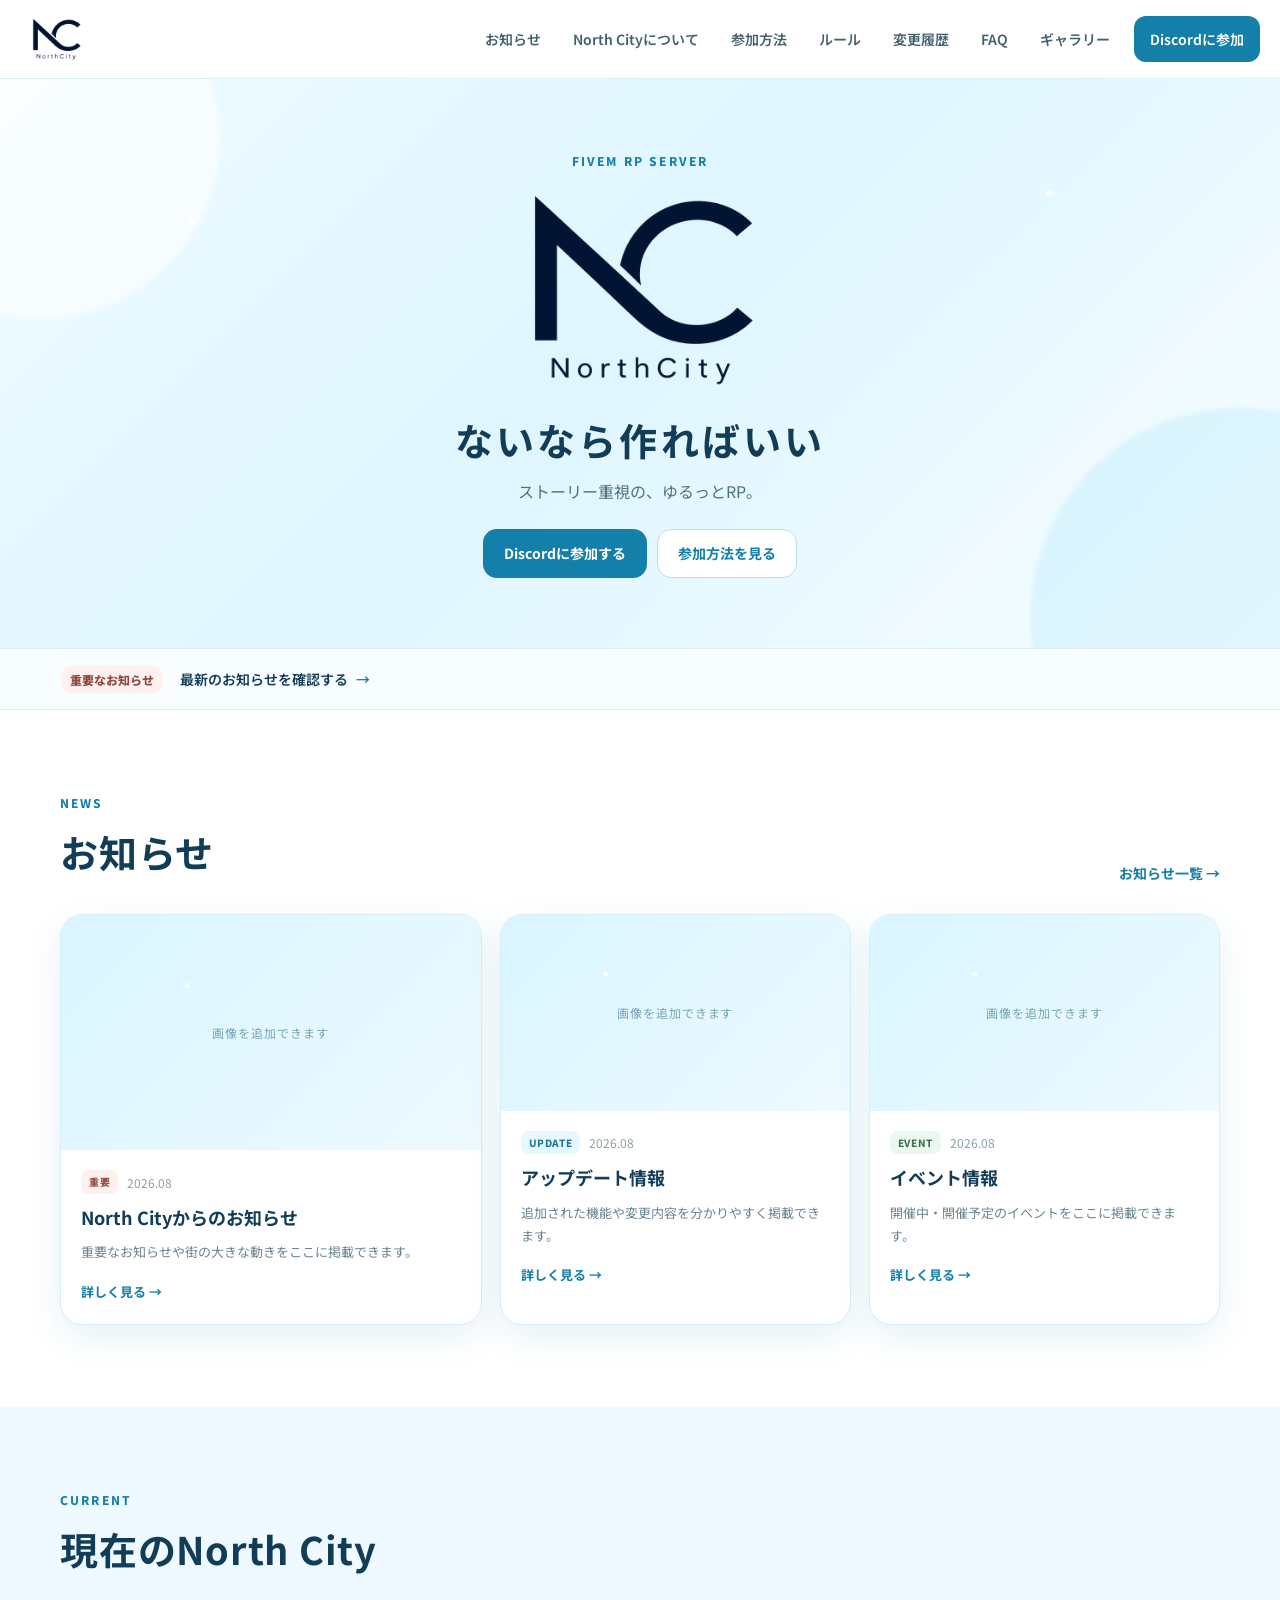
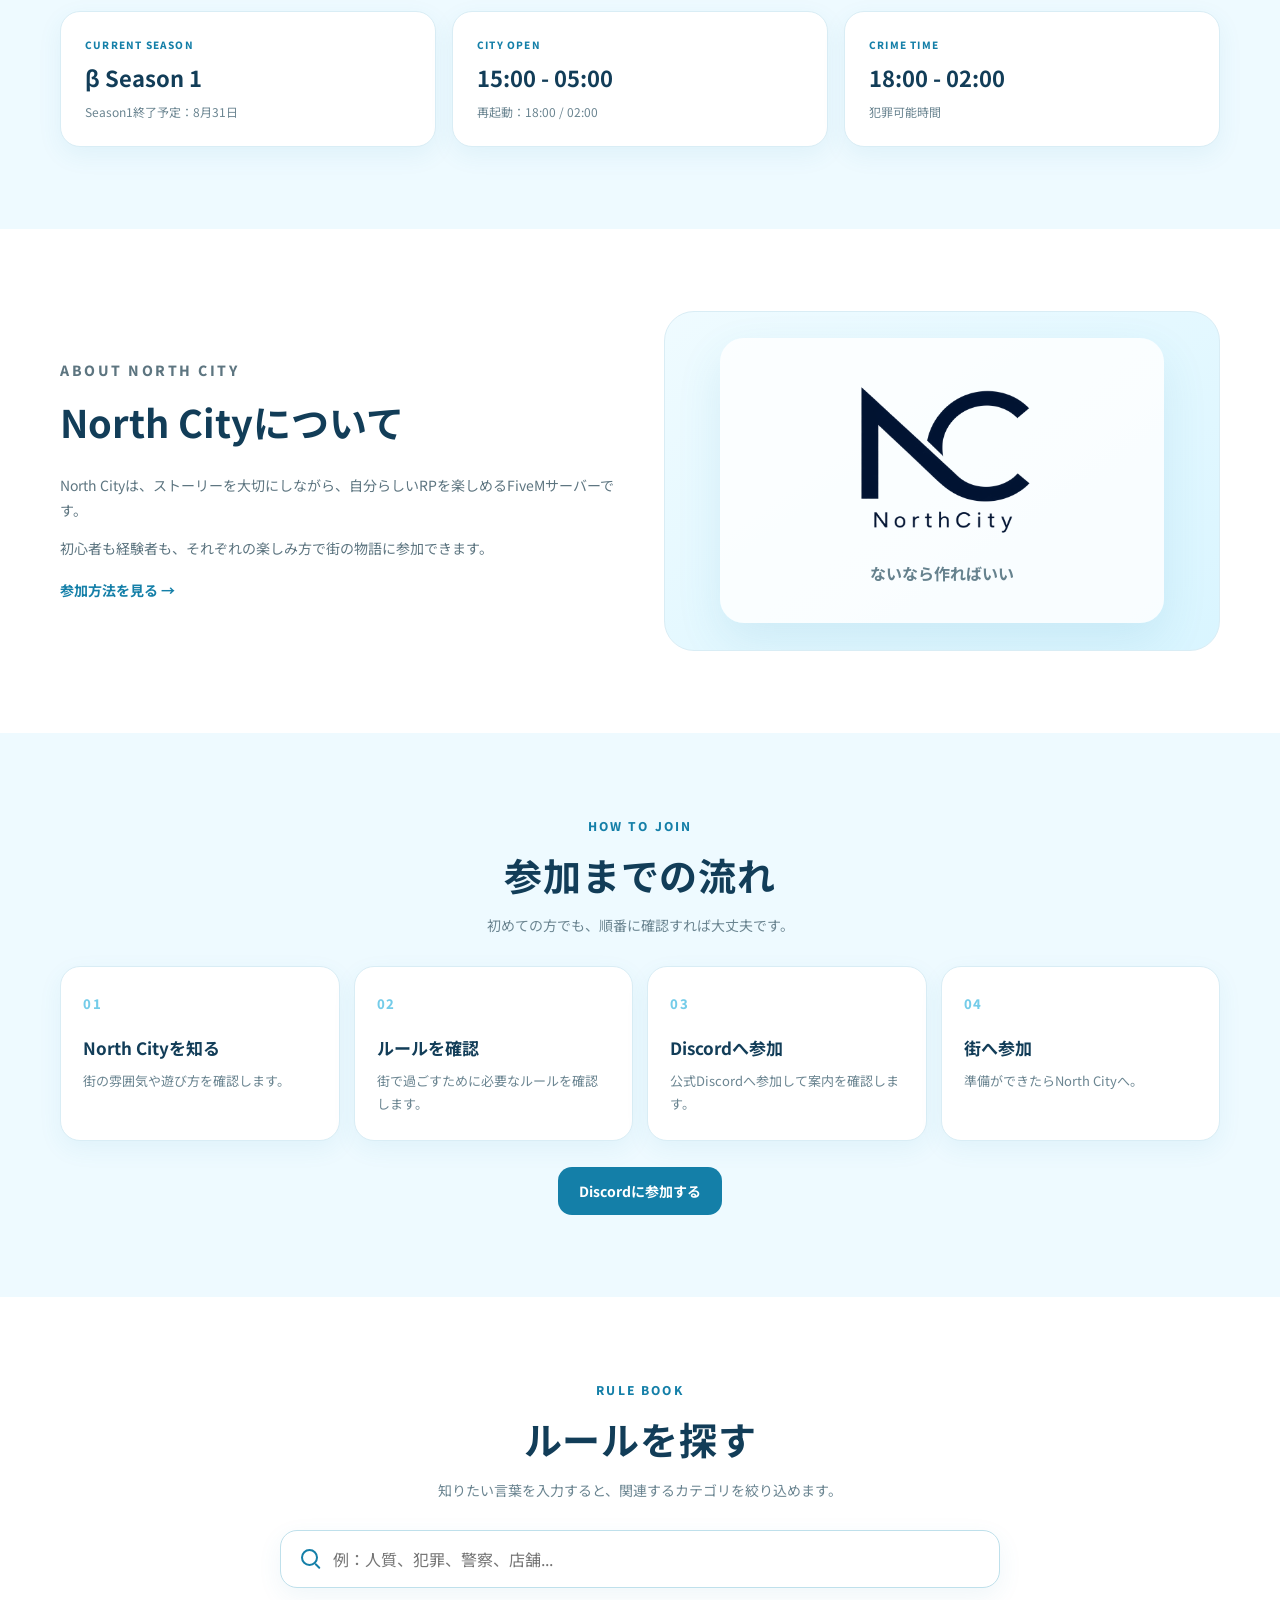
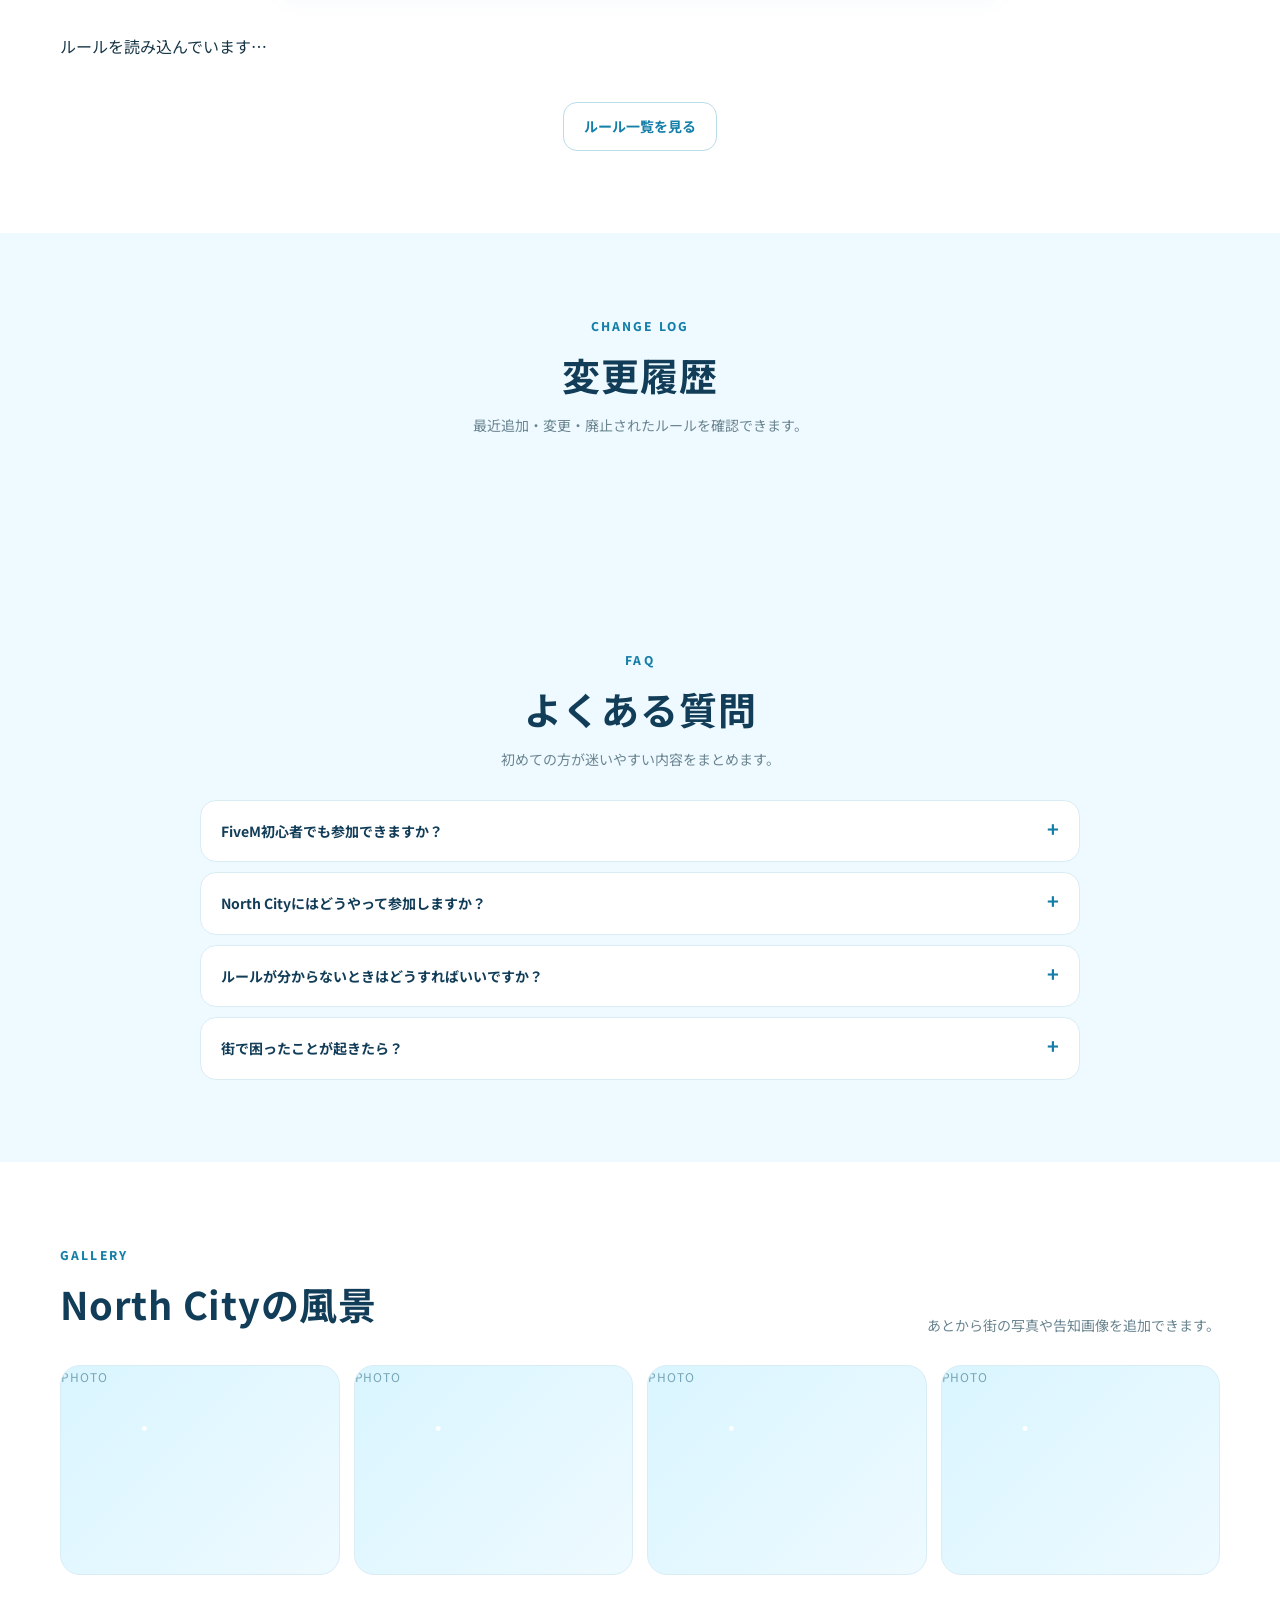
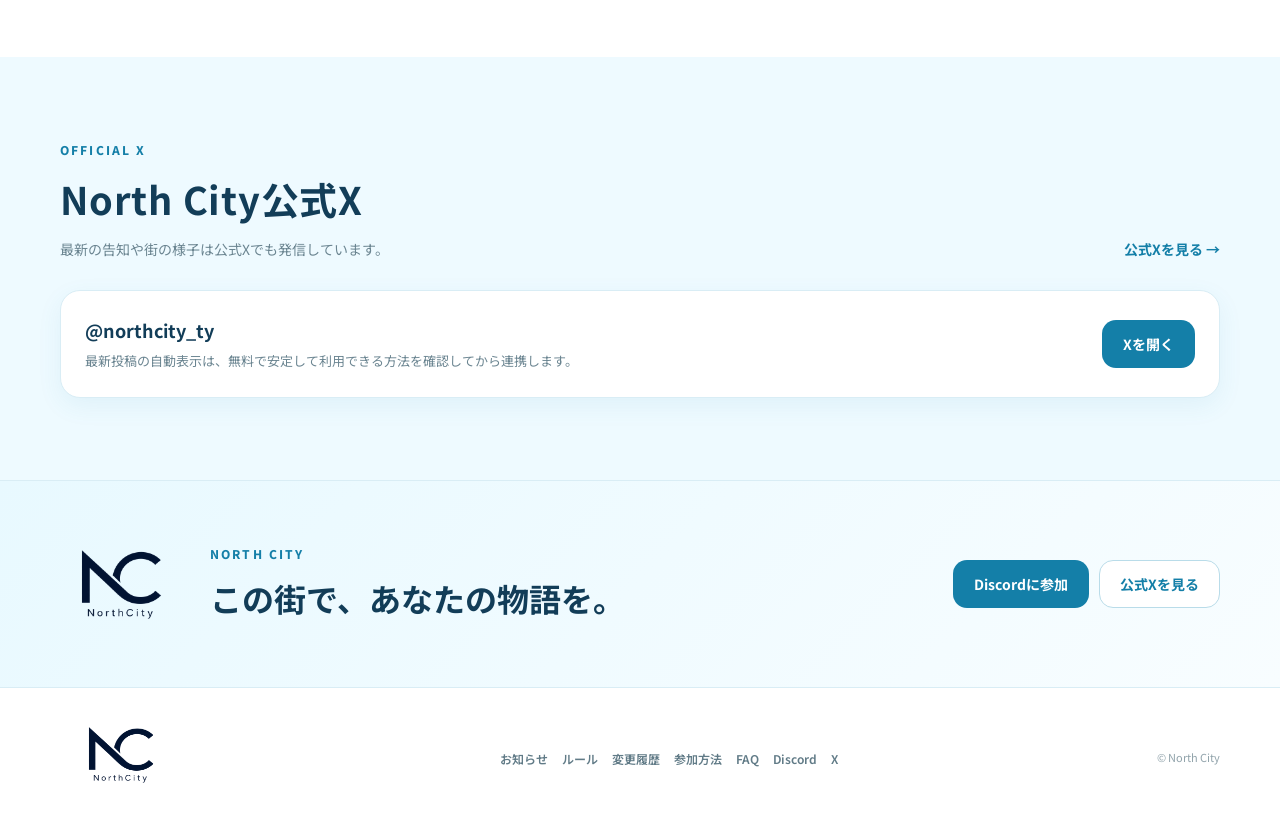
==== commit 136dc00c: "Add files via upload" ====
--- a/index.html
+++ b/index.html
@@ -24,6 +24,7 @@
       <a href="#about">North Cityについて</a>
       <a href="#join">参加方法</a>
       <a href="#rules">ルール</a>
+      <a href="#updates">変更履歴</a>
       <a href="#faq">FAQ</a>
       <a href="#gallery">ギャラリー</a>
       <a class="nav-discord" href="https://discord.gg/hsH6jr42W" target="_blank" rel="noopener">Discordに参加</a>
@@ -198,26 +199,22 @@
 
       <div class="search-box">
         <span class="search-icon" aria-hidden="true"></span>
-        <input id="ruleSearch" type="search" placeholder="例：人質、犯罪、警察、店舗..." autocomplete="off">
-      </div>
-
-      <div class="rule-grid" id="ruleGrid">
-        <a class="rule-card" data-keywords="基本 共通 市民 住民" href="#rules"><span class="rule-icon" aria-hidden="true">🏙️</span><strong>基本ルール</strong><span>すべての住民</span></a>
-        <a class="rule-card" data-keywords="RP ロールプレイ メタ 外部情報" href="#rules"><span class="rule-icon" aria-hidden="true">🎭</span><strong>RPルール</strong><span>RP・メタ関連</span></a>
-        <a class="rule-card" data-keywords="犯罪 強盗 人質 逃走 ダウン" href="#rules"><span class="rule-icon" aria-hidden="true">🔫</span><strong>犯罪ルール</strong><span>犯罪・人質・逃走</span></a>
-        <a class="rule-card" data-keywords="ギャング 抗争 組織" href="#rules"><span class="rule-icon" aria-hidden="true">👥</span><strong>ギャング</strong><span>組織・抗争</span></a>
-        <a class="rule-card" data-keywords="店舗 会社 開業 営業 ライセンス" href="#rules"><span class="rule-icon" aria-hidden="true">🏪</span><strong>店舗・会社</strong><span>営業・開業</span></a>
-        <a class="rule-card" data-keywords="白市民 ライセンス" href="#rules"><span class="rule-icon" aria-hidden="true">🤍</span><strong>白市民</strong><span>白市民向け</span></a>
-        <a class="rule-card" data-keywords="警察 PD パトロール 犯罪対応" href="#rules"><span class="rule-icon" aria-hidden="true">👮</span><strong>警察</strong><span>Police</span></a>
-        <a class="rule-card" data-keywords="EMS 救急 治療 蘇生" href="#rules"><span class="rule-icon" aria-hidden="true">🚑</span><strong>EMS</strong><span>救急・医療</span></a>
-        <a class="rule-card" data-keywords="メカニック 修理 整備 車両" href="#rules"><span class="rule-icon" aria-hidden="true">🔧</span><strong>メカニック</strong><span>修理・整備</span></a>
-        <a class="rule-card" data-keywords="運営 規約 スタッフ" href="#rules"><span class="rule-icon" aria-hidden="true">⚙️</span><strong>運営チーム規約</strong><span>運営について</span></a>
-      </div>
-
-      <p class="no-results" id="noResults">該当するカテゴリーがありません。</p>
+        <input id="ruleSearch" type="search" placeholder="例：人質、犯罪、警察、店舗..." autocomplete="off" aria-autocomplete="list">
+        <div id="searchSuggestions" class="search-suggestions" hidden></div>
+      </div>
+
+      <div class="rule-grid" id="ruleGrid"><p class="loading-rules">ルールを読み込んでいます…</p></div>
+
+      <div class="no-results" id="noResults"><strong>該当するルールが見つかりませんでした。</strong><p>別の言葉で検索するか、下のカテゴリーから探してみてください。</p><div id="noResultCategories"></div></div>
       <div class="center-action">
         <a class="button button-secondary" href="#rules">ルール一覧を見る</a>
       </div>
+    </div>
+  </section>
+
+  <section class="section section-blue" id="updates">
+    <div class="container"><div class="section-heading centered"><div><p class="eyebrow">CHANGE LOG</p><h2>変更履歴</h2><p class="section-description">最近追加・変更・廃止されたルールを確認できます。</p></div></div>
+      <div id="updateFilters" class="update-filters"></div><div id="updateList" class="update-list"></div>
     </div>
   </section>
 
@@ -316,6 +313,7 @@
     <div class="footer-links">
       <a href="#news">お知らせ</a>
       <a href="#rules">ルール</a>
+      <a href="#updates">変更履歴</a>
       <a href="#join">参加方法</a>
       <a href="#faq">FAQ</a>
       <a href="https://discord.gg/hsH6jr42W" target="_blank" rel="noopener">Discord</a>
@@ -325,6 +323,6 @@
   </div>
 </footer>
 
-<script src="script.js"></script>
+<script src="script.js?v=20260812-2"></script>
 </body>
 </html>
--- a/style.css
+++ b/style.css
@@ -603,3 +603,4 @@
   }
   .social-panel .button{width:100%}
 }
+.search-box{position:relative}.search-suggestions{position:absolute;z-index:20;left:0;right:0;top:calc(100% + 6px);background:#fff;border:1px solid #cfe8f1;border-radius:16px;box-shadow:0 14px 35px rgba(31,91,111,.15);overflow:hidden}.search-suggestions button{display:block;width:100%;text-align:left;border:0;border-bottom:1px solid #e8f4f8;background:#fff;padding:12px 16px;color:#315d70}.search-suggestions strong,.search-suggestions small{display:block}.search-suggestions small{margin-top:3px;color:#7894a0}.category-card{border:0;text-align:left;cursor:pointer}.rule-back{border:0;background:transparent;color:#328db0;font-weight:800;padding:8px 0;cursor:pointer}.rule-section-title{grid-column:1/-1;margin:4px 0 10px}.rule-section-title span{font-size:11px;color:#62b9d9;font-weight:800}.rule-section-title h3{margin:2px 0;font-size:24px;color:#22576b}.sub-category{grid-column:1/-1;border:1px solid #d7edf5;border-radius:16px;overflow:hidden;background:#fff}.sub-title{width:100%;border:0;background:#f7fcfe;padding:15px 17px;display:flex;justify-content:space-between;color:#245c72;cursor:pointer}.compact-rules{display:grid}.compact-rule{width:100%;border:0;border-top:1px solid #e7f2f6;background:#fff;padding:13px 15px;display:grid;grid-template-columns:1fr auto auto;gap:9px;align-items:center;text-align:left;color:#355f70;cursor:pointer}.compact-rule span small,.compact-rule span strong{display:block}.compact-rule span small{font-size:10px;color:#7996a1}.compact-rule span strong{font-size:13px;margin-top:2px}.compact-rule em{font-style:normal;font-size:10px;background:#e6f7fd;color:#2588aa;padding:3px 7px;border-radius:99px}.compact-rule b{font-size:18px;color:#77b9d0}.loose{grid-column:1/-1;border:1px solid #d7edf5;border-radius:16px;overflow:hidden}.search-result-head{grid-column:1/-1;display:flex;flex-direction:column;gap:6px}.no-results{display:none;text-align:center;padding:20px;color:#607f8c}.no-results p{margin:5px}.no-results button{border:1px solid #cfe7f0;background:#fff;border-radius:99px;padding:7px 10px;margin:3px;color:#317d9a}.rule-dialog{width:min(760px,calc(100% - 20px));max-height:88vh;border:0;border-radius:22px;padding:0;box-shadow:0 30px 80px rgba(21,59,74,.25)}.rule-dialog::backdrop{background:rgba(20,45,58,.4)}.rule-dialog-head{position:sticky;top:0;background:#fff;display:flex;justify-content:space-between;align-items:center;padding:14px 18px;border-bottom:1px solid #e0f0f5;z-index:2}.breadcrumb{font-size:11px;color:#71919e}.dialog-close{border:0;background:#eef8fb;border-radius:50%;width:36px;height:36px;font-size:22px;color:#39768d}.rule-dialog article{padding:22px}.detail-meta{display:flex;justify-content:space-between;gap:10px;color:#78939e;font-size:11px}.detail-tag{font-weight:800;padding:4px 9px;border-radius:99px;background:#edf7fb}.type-prohibited{color:#a93e3e}.type-important{color:#b36b17}.type-caution{color:#9a791c}.type-note{color:#337d9c}.rule-dialog h2{color:#22576b;margin:10px 0 18px}.detail-content{line-height:1.9;color:#425f6b}.rule-dialog details{margin-top:18px;padding:13px;border-radius:13px;background:#f7fbfd}.copy-link{margin-top:20px;border:1px solid #b9deeb;background:#fff;border-radius:12px;padding:10px 14px;color:#277c9d;font-weight:700}.update-filters{display:flex;gap:7px;overflow:auto;margin-bottom:15px;padding-bottom:4px}.update-filters button{white-space:nowrap;border:1px solid #cce6ef;background:#fff;border-radius:99px;padding:8px 12px;color:#3c748a}.update-filters button.active{background:#2e91b5;color:#fff;border-color:#2e91b5}.update-list{display:grid;gap:12px;max-width:820px;margin:auto}.update-item{background:#fff;border:1px solid #d8edf4;border-radius:17px;padding:16px}.update-item>div{display:flex;gap:9px;font-size:10px;color:#76939f}.update-item h3{margin:7px 0;color:#285d71;font-size:15px}.update-item p{margin:0;color:#5a7580;font-size:12px;white-space:pre-wrap}.update-item details{margin-top:12px;border-top:1px solid #e5f1f5;padding-top:10px}.update-item summary{color:#2d809f;font-weight:700;cursor:pointer}.change-before,.change-after{margin-top:10px;padding:11px;border-radius:12px;background:#f8fbfc}.change-before strong{color:#a45b5b}.change-after strong{color:#2b819e}.back-to-top{position:fixed;right:18px;bottom:18px;width:44px;height:44px;border:0;border-radius:50%;background:#2f94b9;color:#fff;font-size:20px;box-shadow:0 8px 24px rgba(30,105,134,.25);opacity:0;pointer-events:none;transform:translateY(10px);transition:.2s;z-index:30}.back-to-top.show{opacity:1;pointer-events:auto;transform:none}@media(max-width:620px){.rule-dialog article{padding:18px}.compact-rule{padding:12px}.main-nav.open{max-height:80vh;overflow:auto}}
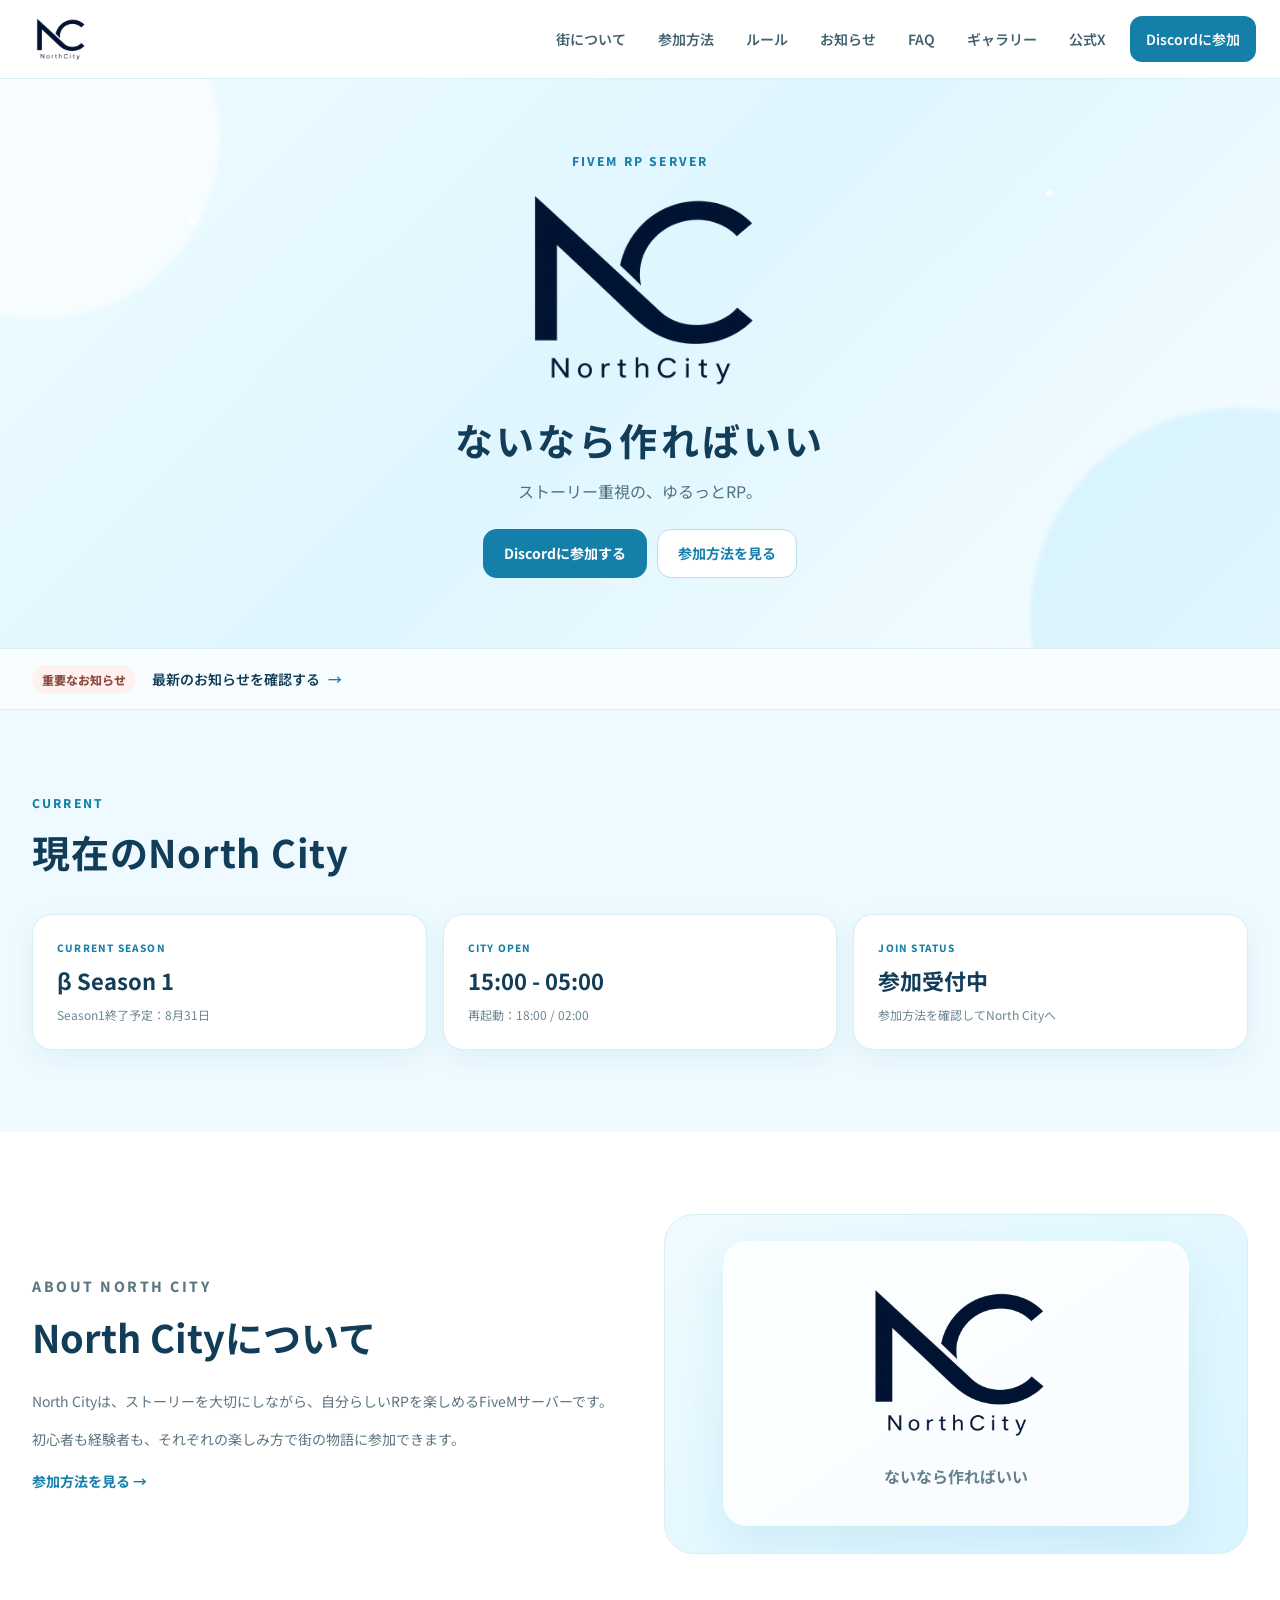
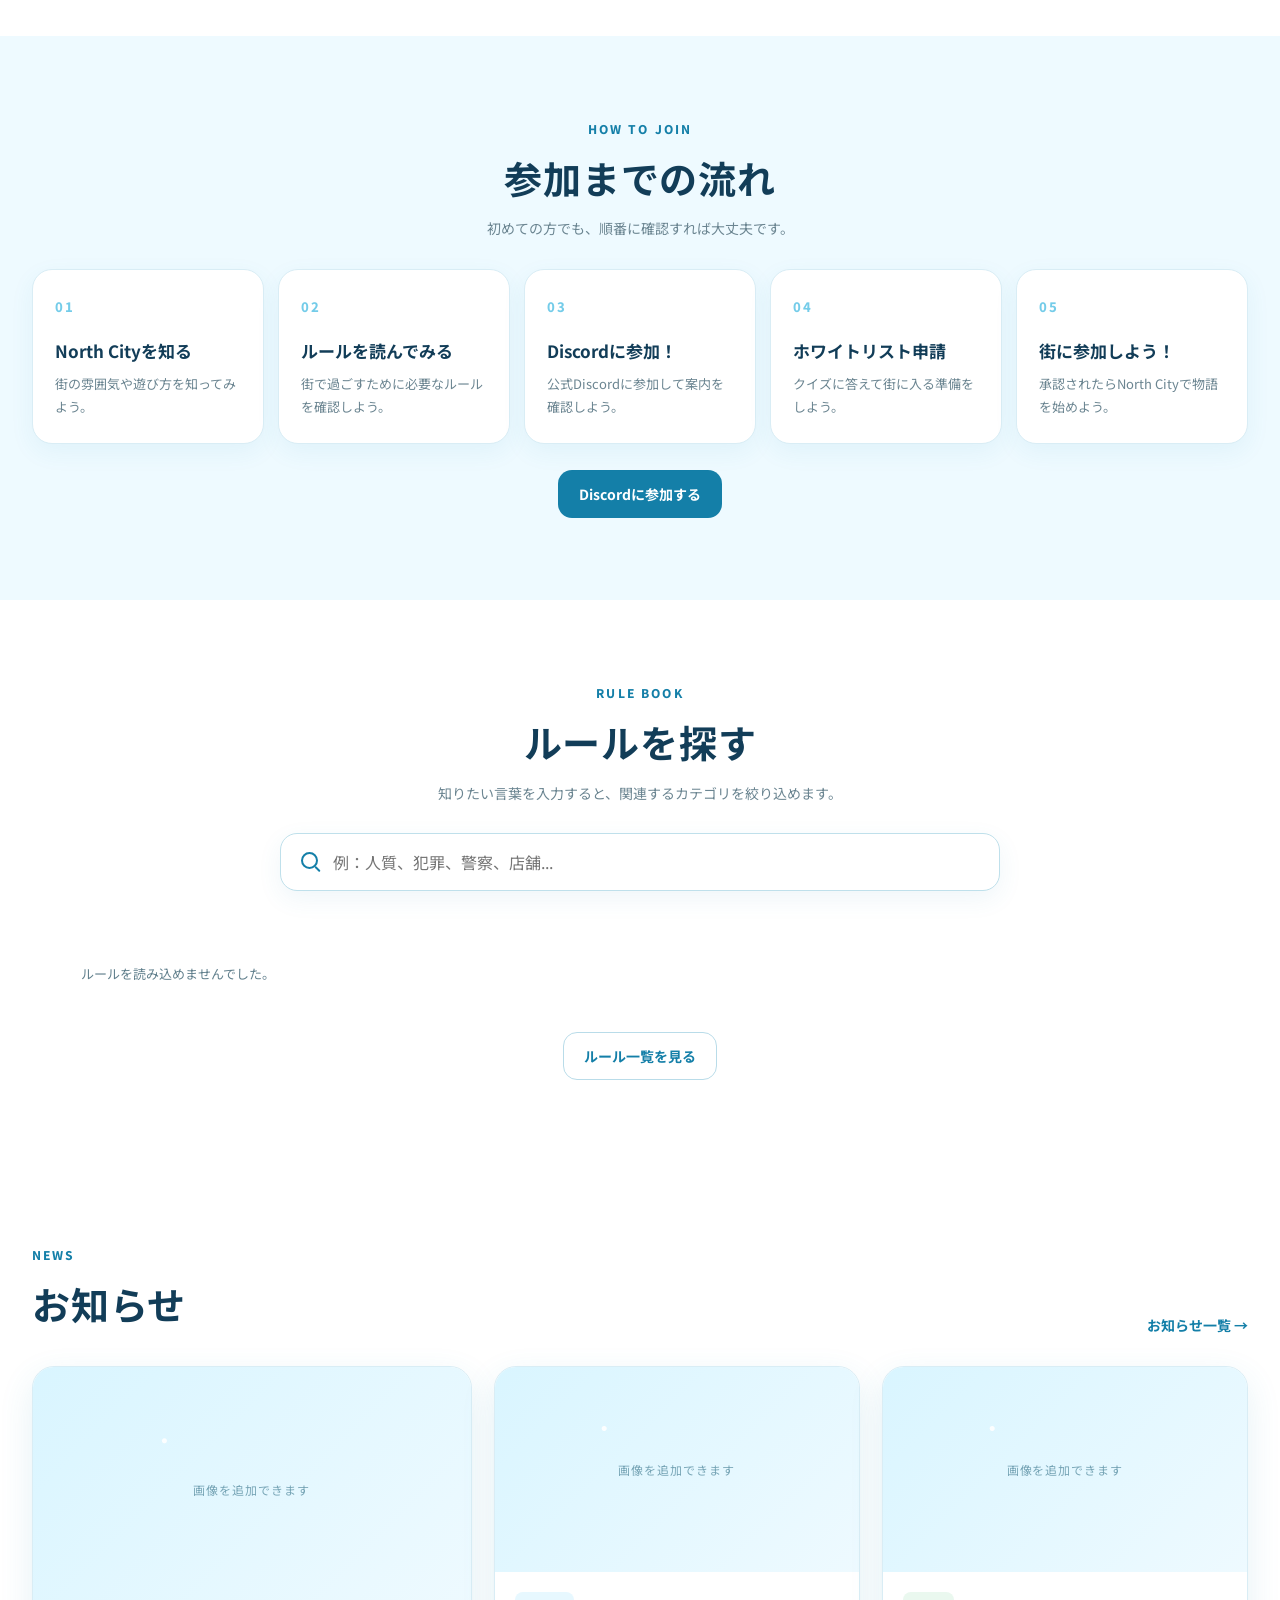
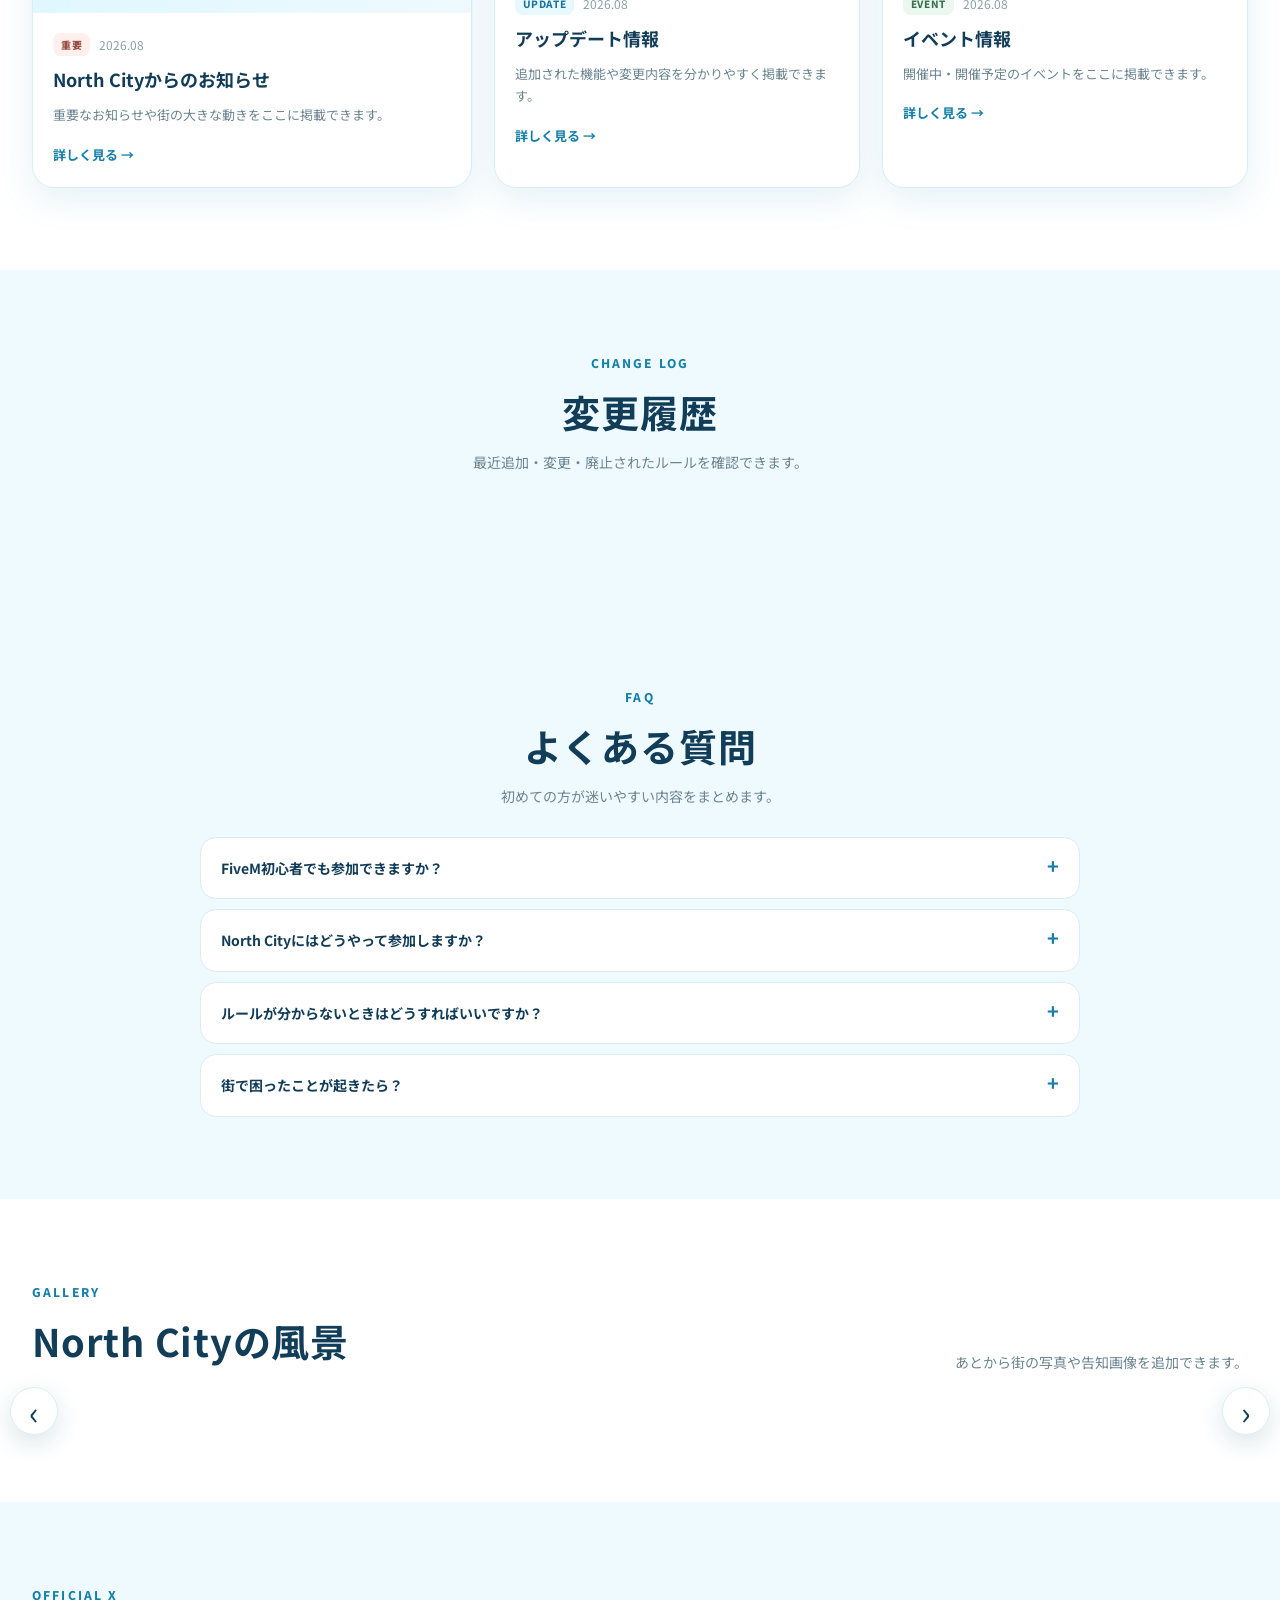
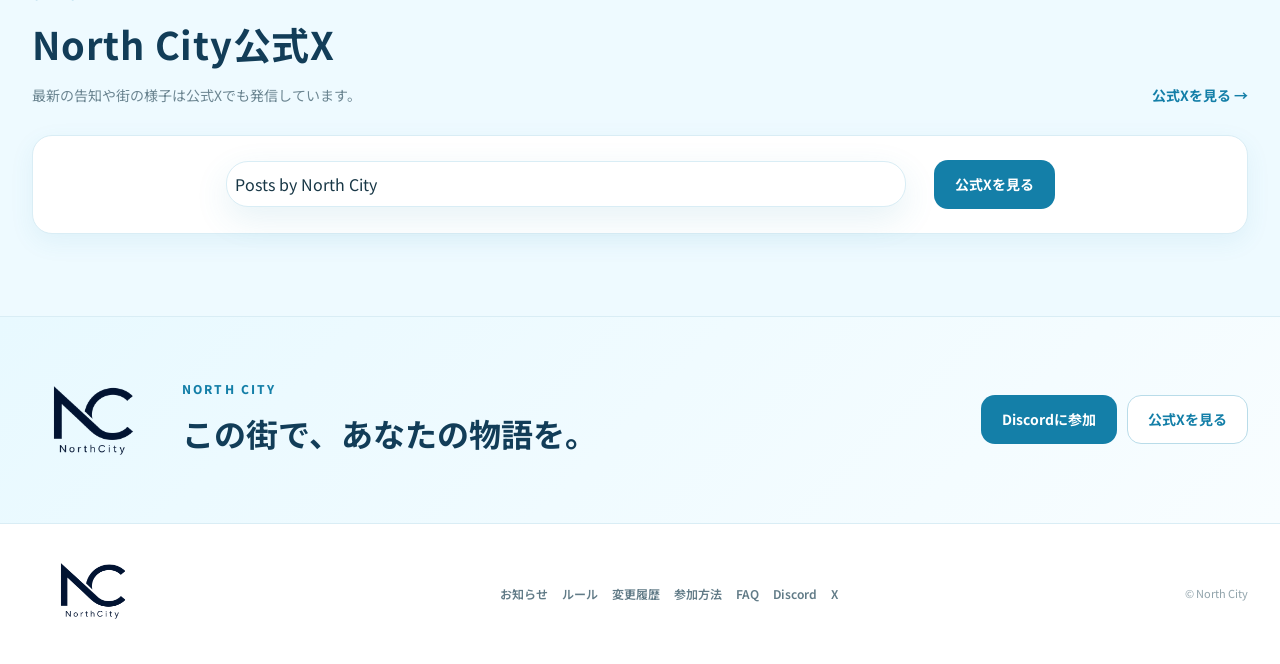
==== commit a06137c7: "Add files via upload" ====
--- a/index.html
+++ b/index.html
@@ -20,13 +20,13 @@
     </button>
 
     <nav class="main-nav" id="mainNav">
-      <a href="#news">お知らせ</a>
-      <a href="#about">North Cityについて</a>
+      <a href="#about">街について</a>
       <a href="#join">参加方法</a>
       <a href="#rules">ルール</a>
-      <a href="#updates">変更履歴</a>
+      <a href="#news">お知らせ</a>
       <a href="#faq">FAQ</a>
       <a href="#gallery">ギャラリー</a>
+      <a href="#social">公式X</a>
       <a class="nav-discord" href="https://discord.gg/hsH6jr42W" target="_blank" rel="noopener">Discordに参加</a>
     </nav>
   </div>
@@ -57,7 +57,142 @@
     </div>
   </section>
 
-  <section class="section" id="news">
+  
+
+  
+
+  
+
+  
+
+  
+
+  
+
+  
+
+  
+
+
+  
+
+<section class="section section-blue" id="current">
+    <div class="container">
+      <div class="section-heading">
+        <div>
+          <p class="eyebrow">CURRENT</p>
+          <h2>現在のNorth City</h2>
+        </div>
+      </div>
+
+      <div class="info-grid">
+        <div class="info-card">
+          <span class="info-label">CURRENT SEASON</span>
+          <strong>β Season 1</strong>
+          <small>Season1終了予定：8月31日</small>
+        </div>
+        <div class="info-card">
+          <span class="info-label">CITY OPEN</span>
+          <strong>15:00 - 05:00</strong>
+          <small>再起動：18:00 / 02:00</small>
+        </div>
+        <div class="info-card">
+          <span class="info-label">JOIN STATUS</span>
+          <strong>参加受付中</strong>
+          <small>参加方法を確認してNorth Cityへ</small>
+        </div>
+      </div>
+    </div>
+  </section>
+
+<section class="section" id="about">
+    <div class="container about-grid">
+      <div class="about-copy">
+        <p class="eyebrow">ABOUT NORTH CITY</p>
+        <h2>North Cityについて</h2>
+        <p>North Cityは、ストーリーを大切にしながら、自分らしいRPを楽しめるFiveMサーバーです。</p>
+        <p>初心者も経験者も、それぞれの楽しみ方で街の物語に参加できます。</p>
+        <a class="text-link" href="#join">参加方法を見る →</a>
+      </div>
+      <div class="about-panel">
+        <div class="about-panel-inner">
+          <img src="logo.PNG" alt="North City" class="about-logo">
+          <p>ないなら作ればいい</p>
+        </div>
+      </div>
+    </div>
+  </section>
+
+<section class="section section-blue" id="join">
+    <div class="container">
+      <div class="section-heading centered">
+        <div>
+          <p class="eyebrow">HOW TO JOIN</p>
+          <h2>参加までの流れ</h2>
+          <p class="section-description">初めての方でも、順番に確認すれば大丈夫です。</p>
+        </div>
+      </div>
+
+      <div class="steps">
+        <a class="step-card" href="#about">
+          <span class="step-number">01</span>
+          <h3>North Cityを知る</h3>
+          <p>街の雰囲気や遊び方を知ってみよう。</p>
+        </a>
+        <a class="step-card" href="#rules">
+          <span class="step-number">02</span>
+          <h3>ルールを読んでみる</h3>
+          <p>街で過ごすために必要なルールを確認しよう。</p>
+        </a>
+        <a class="step-card" href="https://discord.gg/hsH6jr42W" target="_blank" rel="noopener">
+          <span class="step-number">03</span>
+          <h3>Discordに参加！</h3>
+          <p>公式Discordに参加して案内を確認しよう。</p>
+        </a>
+        <div class="step-card">
+          <span class="step-number">04</span>
+          <h3>ホワイトリスト申請</h3>
+          <p>クイズに答えて街に入る準備をしよう。</p>
+        </div>
+        <div class="step-card">
+          <span class="step-number">05</span>
+          <h3>街に参加しよう！</h3>
+          <p>承認されたらNorth Cityで物語を始めよう。</p>
+        </div>
+      </div>
+
+      <div class="center-action">
+        <a class="button button-primary" href="https://discord.gg/hsH6jr42W" target="_blank" rel="noopener">Discordに参加する</a>
+      </div>
+    </div>
+  </section>
+
+<section class="section" id="rules">
+    <div class="container">
+      <div class="section-heading centered">
+        <div>
+          <p class="eyebrow">RULE BOOK</p>
+          <h2>ルールを探す</h2>
+          <p class="section-description">知りたい言葉を入力すると、関連するカテゴリを絞り込めます。</p>
+        </div>
+      </div>
+
+      <div class="search-box">
+        <span class="search-icon" aria-hidden="true"></span>
+        <input id="ruleSearch" type="search" placeholder="例：人質、犯罪、警察、店舗..." autocomplete="off" aria-autocomplete="list">
+        <div id="searchSuggestions" class="search-suggestions" hidden></div>
+      </div>
+
+      <div class="rule-grid" id="ruleGrid"><p class="loading-rules">ルールを読み込んでいます…</p></div>
+
+      <div class="no-results" id="noResults"><strong>該当するルールが見つかりませんでした。</strong><p>別の言葉で検索するか、下のカテゴリーから探してみてください。</p><div id="noResultCategories"></div></div>
+      <div class="center-action">
+        <a class="button button-secondary" href="#rules">ルール一覧を見る</a>
+      </div>
+    </div>
+  </section>
+
+<section class="section" id="news">
     <div class="container">
       <div class="section-heading">
         <div>
@@ -101,124 +236,13 @@
     </div>
   </section>
 
-  <section class="section section-blue" id="current">
-    <div class="container">
-      <div class="section-heading">
-        <div>
-          <p class="eyebrow">CURRENT</p>
-          <h2>現在のNorth City</h2>
-        </div>
-      </div>
-
-      <div class="info-grid">
-        <div class="info-card">
-          <span class="info-label">CURRENT SEASON</span>
-          <strong>β Season 1</strong>
-          <small>Season1終了予定：8月31日</small>
-        </div>
-        <div class="info-card">
-          <span class="info-label">CITY OPEN</span>
-          <strong>15:00 - 05:00</strong>
-          <small>再起動：18:00 / 02:00</small>
-        </div>
-        <div class="info-card">
-          <span class="info-label">CRIME TIME</span>
-          <strong>18:00 - 02:00</strong>
-          <small>犯罪可能時間</small>
-        </div>
-      </div>
-    </div>
-  </section>
-
-  <section class="section" id="about">
-    <div class="container about-grid">
-      <div class="about-copy">
-        <p class="eyebrow">ABOUT NORTH CITY</p>
-        <h2>North Cityについて</h2>
-        <p>North Cityは、ストーリーを大切にしながら、自分らしいRPを楽しめるFiveMサーバーです。</p>
-        <p>初心者も経験者も、それぞれの楽しみ方で街の物語に参加できます。</p>
-        <a class="text-link" href="#join">参加方法を見る →</a>
-      </div>
-      <div class="about-panel">
-        <div class="about-panel-inner">
-          <img src="logo.PNG" alt="North City" class="about-logo">
-          <p>ないなら作ればいい</p>
-        </div>
-      </div>
-    </div>
-  </section>
-
-  <section class="section section-blue" id="join">
-    <div class="container">
-      <div class="section-heading centered">
-        <div>
-          <p class="eyebrow">HOW TO JOIN</p>
-          <h2>参加までの流れ</h2>
-          <p class="section-description">初めての方でも、順番に確認すれば大丈夫です。</p>
-        </div>
-      </div>
-
-      <div class="steps">
-        <div class="step-card">
-          <span class="step-number">01</span>
-          <h3>North Cityを知る</h3>
-          <p>街の雰囲気や遊び方を確認します。</p>
-        </div>
-        <div class="step-card">
-          <span class="step-number">02</span>
-          <h3>ルールを確認</h3>
-          <p>街で過ごすために必要なルールを確認します。</p>
-        </div>
-        <div class="step-card">
-          <span class="step-number">03</span>
-          <h3>Discordへ参加</h3>
-          <p>公式Discordへ参加して案内を確認します。</p>
-        </div>
-        <div class="step-card">
-          <span class="step-number">04</span>
-          <h3>街へ参加</h3>
-          <p>準備ができたらNorth Cityへ。</p>
-        </div>
-      </div>
-
-      <div class="center-action">
-        <a class="button button-primary" href="https://discord.gg/hsH6jr42W" target="_blank" rel="noopener">Discordに参加する</a>
-      </div>
-    </div>
-  </section>
-
-  <section class="section" id="rules">
-    <div class="container">
-      <div class="section-heading centered">
-        <div>
-          <p class="eyebrow">RULE BOOK</p>
-          <h2>ルールを探す</h2>
-          <p class="section-description">知りたい言葉を入力すると、関連するカテゴリを絞り込めます。</p>
-        </div>
-      </div>
-
-      <div class="search-box">
-        <span class="search-icon" aria-hidden="true"></span>
-        <input id="ruleSearch" type="search" placeholder="例：人質、犯罪、警察、店舗..." autocomplete="off" aria-autocomplete="list">
-        <div id="searchSuggestions" class="search-suggestions" hidden></div>
-      </div>
-
-      <div class="rule-grid" id="ruleGrid"><p class="loading-rules">ルールを読み込んでいます…</p></div>
-
-      <div class="no-results" id="noResults"><strong>該当するルールが見つかりませんでした。</strong><p>別の言葉で検索するか、下のカテゴリーから探してみてください。</p><div id="noResultCategories"></div></div>
-      <div class="center-action">
-        <a class="button button-secondary" href="#rules">ルール一覧を見る</a>
-      </div>
-    </div>
-  </section>
-
-  <section class="section section-blue" id="updates">
+<section class="section section-blue" id="updates">
     <div class="container"><div class="section-heading centered"><div><p class="eyebrow">CHANGE LOG</p><h2>変更履歴</h2><p class="section-description">最近追加・変更・廃止されたルールを確認できます。</p></div></div>
       <div id="updateFilters" class="update-filters"></div><div id="updateList" class="update-list"></div>
     </div>
   </section>
 
-  <section class="section section-blue" id="faq">
+<section class="section section-blue" id="faq">
     <div class="container narrow">
       <div class="section-heading centered">
         <div>
@@ -249,7 +273,7 @@
     </div>
   </section>
 
-  <section class="section" id="gallery">
+<section class="section" id="gallery">
     <div class="container">
       <div class="section-heading">
         <div>
@@ -259,17 +283,17 @@
         <p class="section-description">あとから街の写真や告知画像を追加できます。</p>
       </div>
 
-      <div class="gallery-grid">
-        <div class="gallery-item photo-placeholder"><span>PHOTO</span></div>
-        <div class="gallery-item photo-placeholder"><span>PHOTO</span></div>
-        <div class="gallery-item photo-placeholder"><span>PHOTO</span></div>
-        <div class="gallery-item photo-placeholder"><span>PHOTO</span></div>
-      </div>
-    </div>
-  </section>
-
-
-  <section class="section section-blue" id="social">
+      <div class="gallery-carousel">
+        <button class="gallery-arrow gallery-prev" type="button" aria-label="前の画像">‹</button>
+        <div class="gallery-viewport">
+          <div class="gallery-grid"></div>
+        </div>
+        <button class="gallery-arrow gallery-next" type="button" aria-label="次の画像">›</button>
+      </div>
+    </div>
+  </section>
+
+<section class="section section-blue" id="social">
     <div class="container">
       <div class="section-heading">
         <div>
@@ -279,12 +303,11 @@
         </div>
         <a class="section-link" href="https://x.com/northcity_ty" target="_blank" rel="noopener">公式Xを見る →</a>
       </div>
-      <div class="social-panel">
-        <div>
-          <strong>@northcity_ty</strong>
-          <p>最新投稿の自動表示は、無料で安定して利用できる方法を確認してから連携します。</p>
-        </div>
-        <a class="button button-primary" href="https://x.com/northcity_ty" target="_blank" rel="noopener">Xを開く</a>
+      <div class="social-panel x-embed-panel">
+        <div class="x-timeline-wrap">
+          <a class="twitter-timeline" data-height="520" data-chrome="noheader nofooter noborders transparent" href="https://twitter.com/northcity_ty">Posts by North City</a>
+        </div>
+        <a class="button button-primary" href="https://x.com/northcity_ty" target="_blank" rel="noopener">公式Xを見る</a>
       </div>
     </div>
   </section>
@@ -323,6 +346,7 @@
   </div>
 </footer>
 
-<script src="script.js?v=20260812-2"></script>
+<script async src="https://platform.twitter.com/widgets.js" charset="utf-8"></script>
+<script src="script.js?v=20260813-1"></script>
 </body>
 </html>
--- a/style.css
+++ b/style.css
@@ -604,3 +604,59 @@
   .social-panel .button{width:100%}
 }
 .search-box{position:relative}.search-suggestions{position:absolute;z-index:20;left:0;right:0;top:calc(100% + 6px);background:#fff;border:1px solid #cfe8f1;border-radius:16px;box-shadow:0 14px 35px rgba(31,91,111,.15);overflow:hidden}.search-suggestions button{display:block;width:100%;text-align:left;border:0;border-bottom:1px solid #e8f4f8;background:#fff;padding:12px 16px;color:#315d70}.search-suggestions strong,.search-suggestions small{display:block}.search-suggestions small{margin-top:3px;color:#7894a0}.category-card{border:0;text-align:left;cursor:pointer}.rule-back{border:0;background:transparent;color:#328db0;font-weight:800;padding:8px 0;cursor:pointer}.rule-section-title{grid-column:1/-1;margin:4px 0 10px}.rule-section-title span{font-size:11px;color:#62b9d9;font-weight:800}.rule-section-title h3{margin:2px 0;font-size:24px;color:#22576b}.sub-category{grid-column:1/-1;border:1px solid #d7edf5;border-radius:16px;overflow:hidden;background:#fff}.sub-title{width:100%;border:0;background:#f7fcfe;padding:15px 17px;display:flex;justify-content:space-between;color:#245c72;cursor:pointer}.compact-rules{display:grid}.compact-rule{width:100%;border:0;border-top:1px solid #e7f2f6;background:#fff;padding:13px 15px;display:grid;grid-template-columns:1fr auto auto;gap:9px;align-items:center;text-align:left;color:#355f70;cursor:pointer}.compact-rule span small,.compact-rule span strong{display:block}.compact-rule span small{font-size:10px;color:#7996a1}.compact-rule span strong{font-size:13px;margin-top:2px}.compact-rule em{font-style:normal;font-size:10px;background:#e6f7fd;color:#2588aa;padding:3px 7px;border-radius:99px}.compact-rule b{font-size:18px;color:#77b9d0}.loose{grid-column:1/-1;border:1px solid #d7edf5;border-radius:16px;overflow:hidden}.search-result-head{grid-column:1/-1;display:flex;flex-direction:column;gap:6px}.no-results{display:none;text-align:center;padding:20px;color:#607f8c}.no-results p{margin:5px}.no-results button{border:1px solid #cfe7f0;background:#fff;border-radius:99px;padding:7px 10px;margin:3px;color:#317d9a}.rule-dialog{width:min(760px,calc(100% - 20px));max-height:88vh;border:0;border-radius:22px;padding:0;box-shadow:0 30px 80px rgba(21,59,74,.25)}.rule-dialog::backdrop{background:rgba(20,45,58,.4)}.rule-dialog-head{position:sticky;top:0;background:#fff;display:flex;justify-content:space-between;align-items:center;padding:14px 18px;border-bottom:1px solid #e0f0f5;z-index:2}.breadcrumb{font-size:11px;color:#71919e}.dialog-close{border:0;background:#eef8fb;border-radius:50%;width:36px;height:36px;font-size:22px;color:#39768d}.rule-dialog article{padding:22px}.detail-meta{display:flex;justify-content:space-between;gap:10px;color:#78939e;font-size:11px}.detail-tag{font-weight:800;padding:4px 9px;border-radius:99px;background:#edf7fb}.type-prohibited{color:#a93e3e}.type-important{color:#b36b17}.type-caution{color:#9a791c}.type-note{color:#337d9c}.rule-dialog h2{color:#22576b;margin:10px 0 18px}.detail-content{line-height:1.9;color:#425f6b}.rule-dialog details{margin-top:18px;padding:13px;border-radius:13px;background:#f7fbfd}.copy-link{margin-top:20px;border:1px solid #b9deeb;background:#fff;border-radius:12px;padding:10px 14px;color:#277c9d;font-weight:700}.update-filters{display:flex;gap:7px;overflow:auto;margin-bottom:15px;padding-bottom:4px}.update-filters button{white-space:nowrap;border:1px solid #cce6ef;background:#fff;border-radius:99px;padding:8px 12px;color:#3c748a}.update-filters button.active{background:#2e91b5;color:#fff;border-color:#2e91b5}.update-list{display:grid;gap:12px;max-width:820px;margin:auto}.update-item{background:#fff;border:1px solid #d8edf4;border-radius:17px;padding:16px}.update-item>div{display:flex;gap:9px;font-size:10px;color:#76939f}.update-item h3{margin:7px 0;color:#285d71;font-size:15px}.update-item p{margin:0;color:#5a7580;font-size:12px;white-space:pre-wrap}.update-item details{margin-top:12px;border-top:1px solid #e5f1f5;padding-top:10px}.update-item summary{color:#2d809f;font-weight:700;cursor:pointer}.change-before,.change-after{margin-top:10px;padding:11px;border-radius:12px;background:#f8fbfc}.change-before strong{color:#a45b5b}.change-after strong{color:#2b819e}.back-to-top{position:fixed;right:18px;bottom:18px;width:44px;height:44px;border:0;border-radius:50%;background:#2f94b9;color:#fff;font-size:20px;box-shadow:0 8px 24px rgba(30,105,134,.25);opacity:0;pointer-events:none;transform:translateY(10px);transition:.2s;z-index:30}.back-to-top.show{opacity:1;pointer-events:auto;transform:none}@media(max-width:620px){.rule-dialog article{padding:18px}.compact-rule{padding:12px}.main-nav.open{max-height:80vh;overflow:auto}}
+
+
+.required-public{display:inline-block;margin-right:7px;padding:3px 8px;border-radius:99px;background:#fff0d9;color:#a66300;font-size:9px;font-weight:800;vertical-align:middle}.managed-hero-image{width:min(720px,92vw);max-height:360px;object-fit:cover;border-radius:22px;margin:0 auto 20px;box-shadow:0 12px 30px rgba(39,133,170,.12)}.dynamic-image img{width:100%;height:100%;object-fit:cover;display:block}
+
+
+/* 2026-08-13 layout polish */
+.steps{grid-template-columns:repeat(5,1fr)}
+.step-card{color:inherit;text-decoration:none}
+a.step-card:hover{transform:translateY(-3px);border-color:#9bd8eb;box-shadow:0 12px 28px rgba(47,145,178,.12)}
+
+.gallery-carousel{position:relative}
+.gallery-viewport{overflow-x:auto;scroll-snap-type:x mandatory;scrollbar-width:none;padding:4px 2px 14px}
+.gallery-viewport::-webkit-scrollbar{display:none}
+.gallery-grid{display:flex;gap:18px}
+.gallery-item{flex:0 0 calc((100% - 36px)/3);aspect-ratio:4/3;scroll-snap-align:start;padding:0;background:#fff;cursor:zoom-in}
+.gallery-item img{display:block;width:100%;height:100%;object-fit:cover}
+.gallery-arrow{position:absolute;z-index:4;top:50%;transform:translateY(-50%);width:48px;height:48px;border:1px solid var(--line);border-radius:50%;background:rgba(255,255,255,.95);box-shadow:0 8px 24px rgba(31,91,111,.16);color:var(--blue-deep);font-size:32px;line-height:1;cursor:pointer}
+.gallery-prev{left:-22px}.gallery-next{right:-22px}
+.gallery-arrow:disabled{opacity:.25;cursor:default}
+.gallery-lightbox{position:fixed;inset:0;z-index:9999;display:none;align-items:center;justify-content:center;padding:32px;background:rgba(10,32,44,.84);backdrop-filter:blur(8px)}
+.gallery-lightbox.open{display:flex}
+.gallery-lightbox img{max-width:min(1280px,94vw);max-height:88vh;object-fit:contain;border-radius:18px;box-shadow:0 24px 70px rgba(0,0,0,.35)}
+.gallery-lightbox-close{position:fixed;top:20px;right:24px;width:48px;height:48px;border:1px solid rgba(255,255,255,.35);border-radius:50%;background:rgba(255,255,255,.14);color:#fff;font-size:30px;cursor:pointer}
+
+.x-embed-panel{display:grid;grid-template-columns:minmax(0,680px) auto;gap:28px;align-items:center;justify-content:center}
+.x-timeline-wrap{width:100%;max-height:540px;overflow:hidden;border:1px solid var(--line);border-radius:22px;background:#fff;box-shadow:var(--shadow);padding:8px}
+
+/* PC: use the screen for lists, keep opened text comfortable */
+@media (min-width:1180px){
+  .container{width:min(1280px,calc(100% - 64px))}
+  .header-inner{width:min(1320px,calc(100% - 48px))}
+  .rule-grid{grid-template-columns:repeat(4,1fr);gap:16px}
+  .rule-detail-card{max-width:920px;margin-left:auto;margin-right:auto}
+  .rule-nav-tools{max-width:1100px;margin-left:auto;margin-right:auto}
+  .faq-list{max-width:920px;margin-left:auto;margin-right:auto}
+  .news-grid{gap:22px}
+}
+@media (max-width:1100px){
+  .steps{grid-template-columns:repeat(3,1fr)}
+}
+@media (max-width:980px){
+  .gallery-item{flex-basis:calc((100% - 18px)/2)}
+  .gallery-prev{left:8px}.gallery-next{right:8px}
+  .x-embed-panel{grid-template-columns:1fr}
+  .x-embed-panel>.button{justify-self:center}
+}
+@media (max-width:680px){
+  .steps{grid-template-columns:1fr}
+  .gallery-item{flex-basis:88%}
+  .gallery-grid{gap:12px}
+  .gallery-arrow{width:42px;height:42px;font-size:28px}
+  .gallery-lightbox{padding:14px}
+  .gallery-lightbox img{max-width:96vw;max-height:84vh;border-radius:14px}
+  .gallery-lightbox-close{top:14px;right:14px;width:44px;height:44px}
+  .rule-detail-card{width:100%}
+}
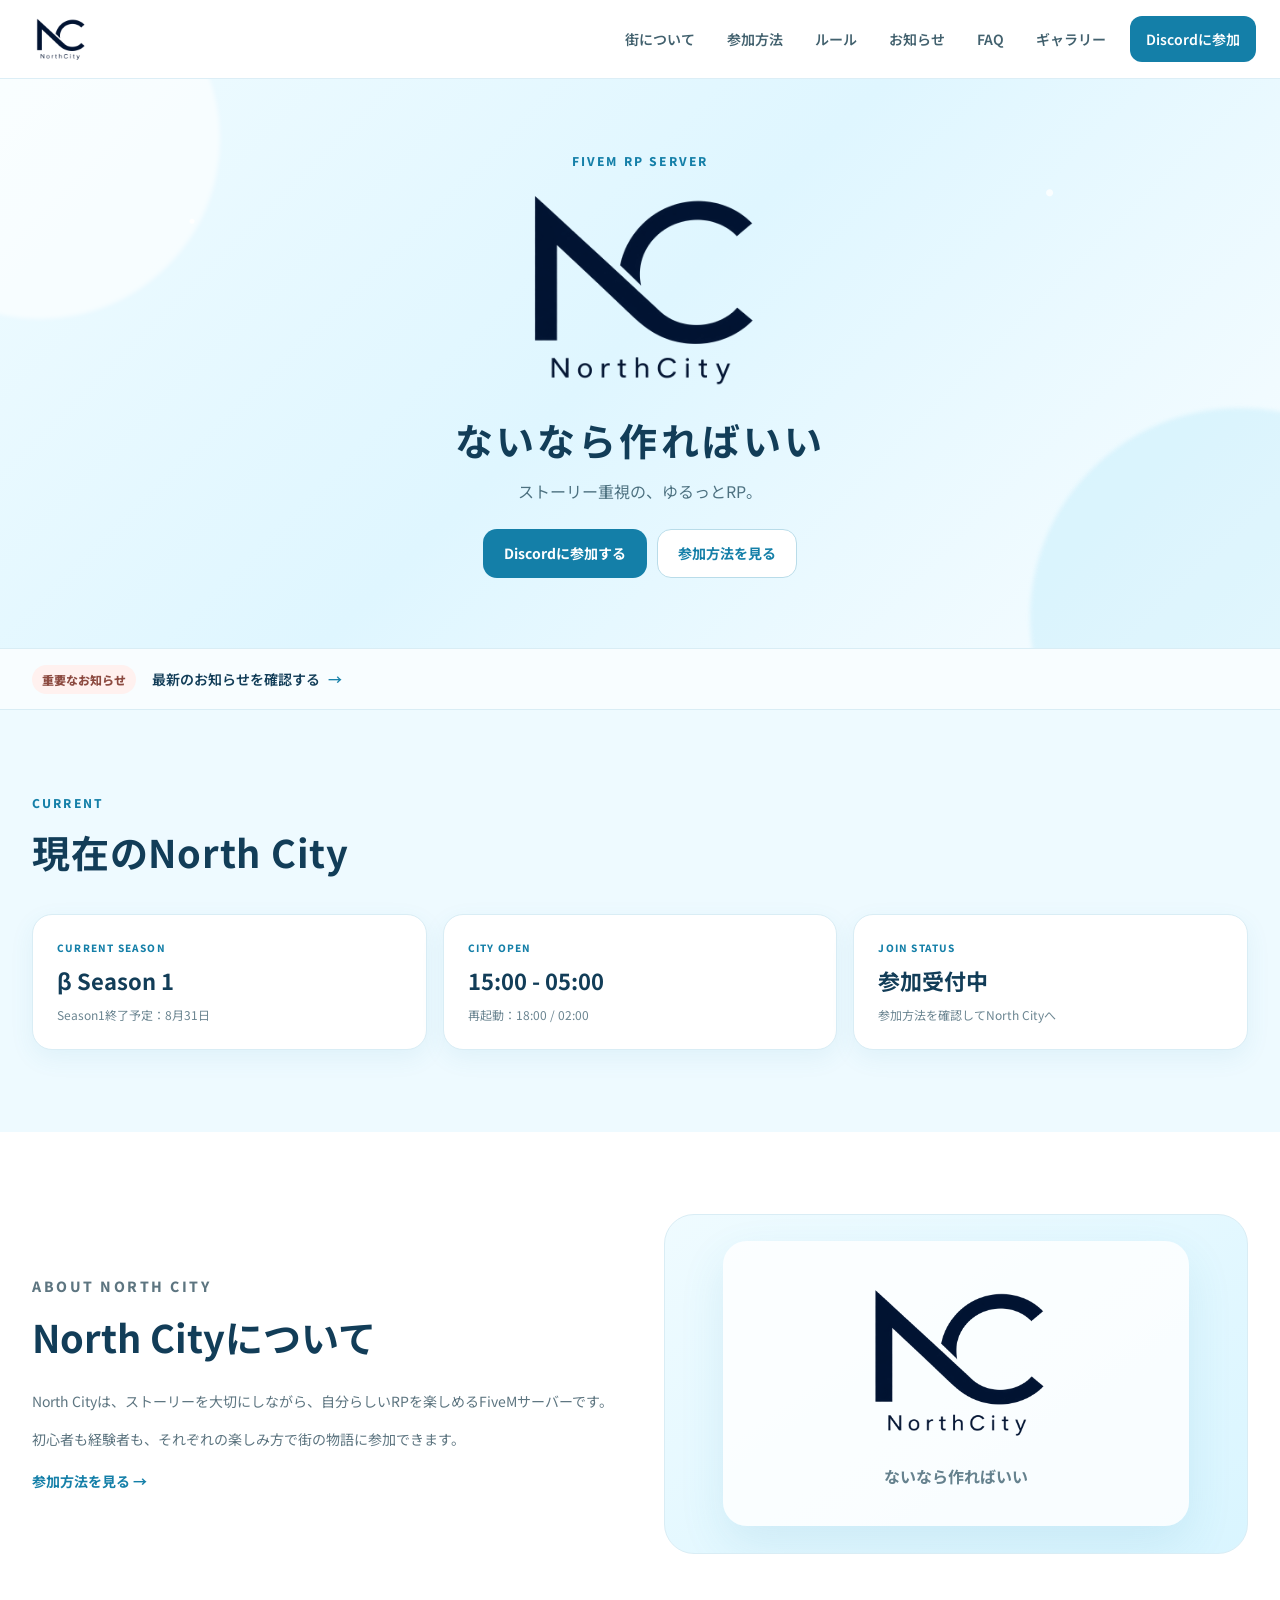
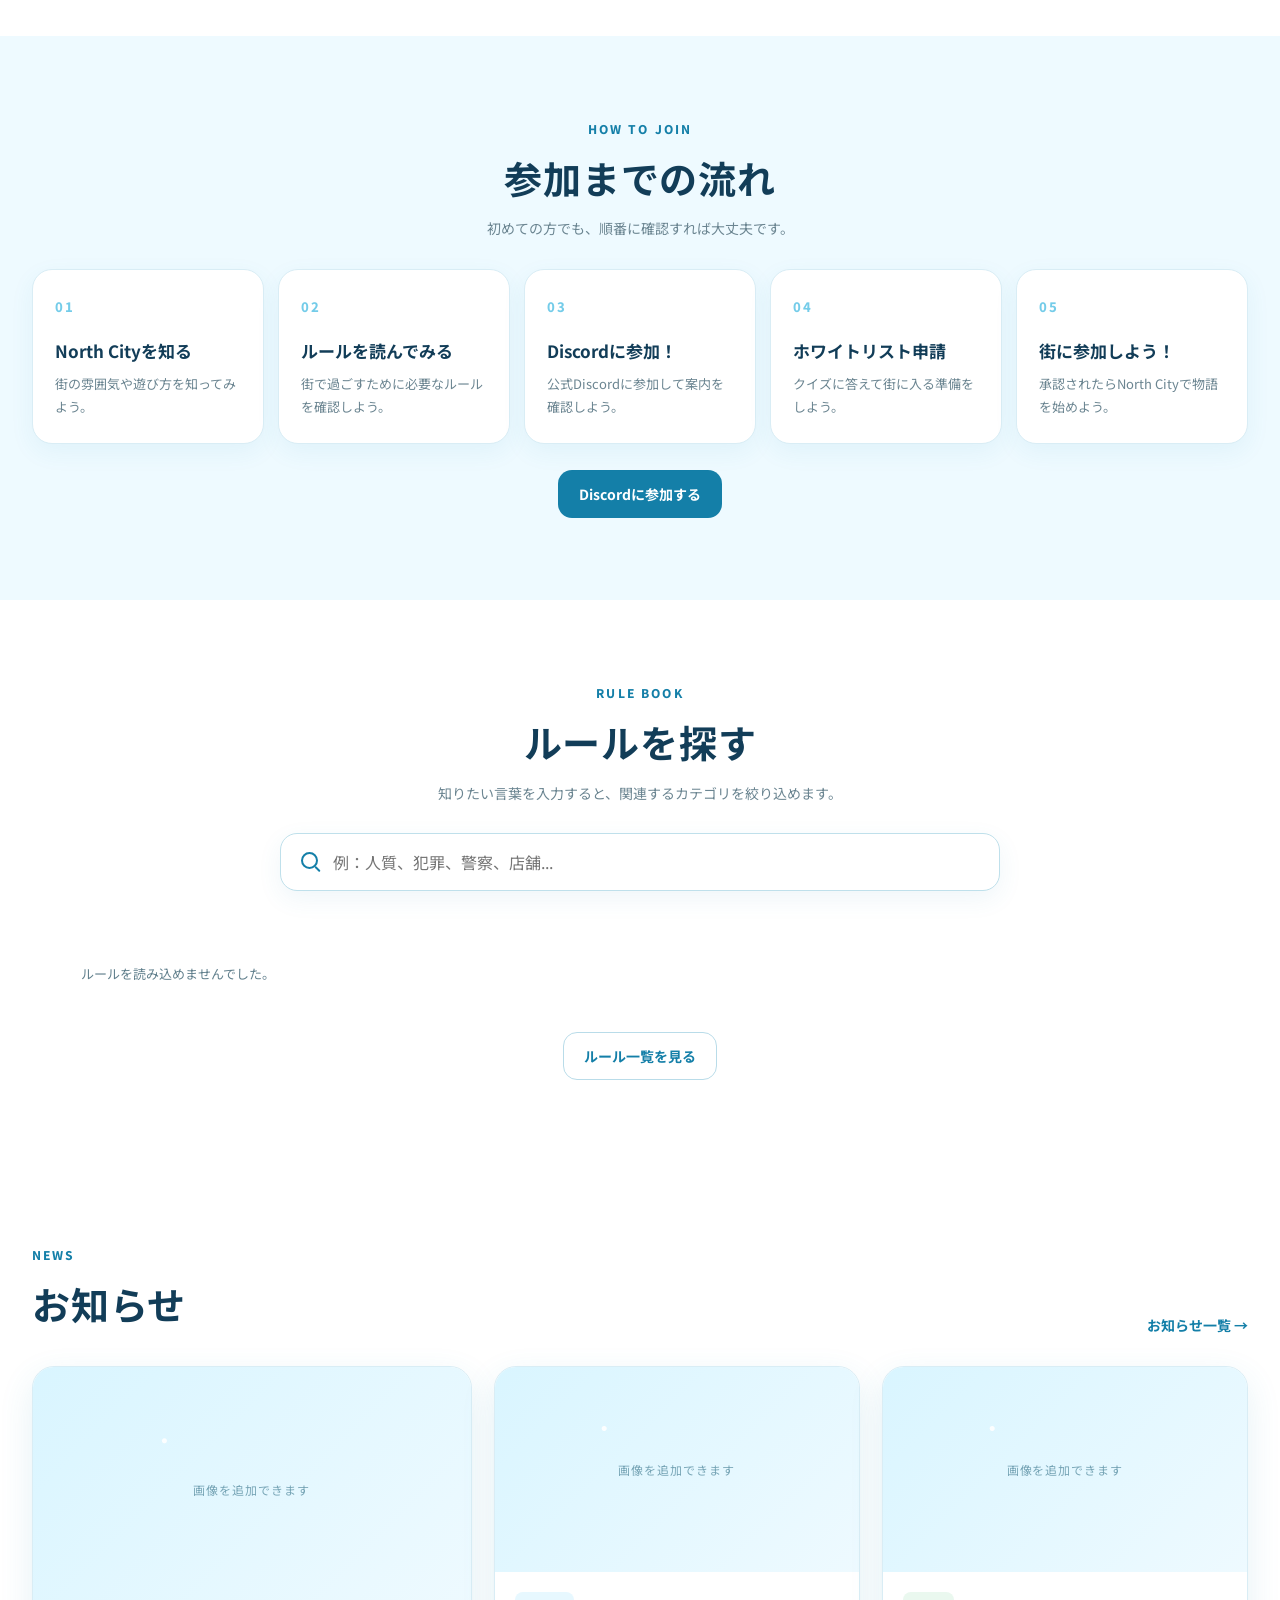
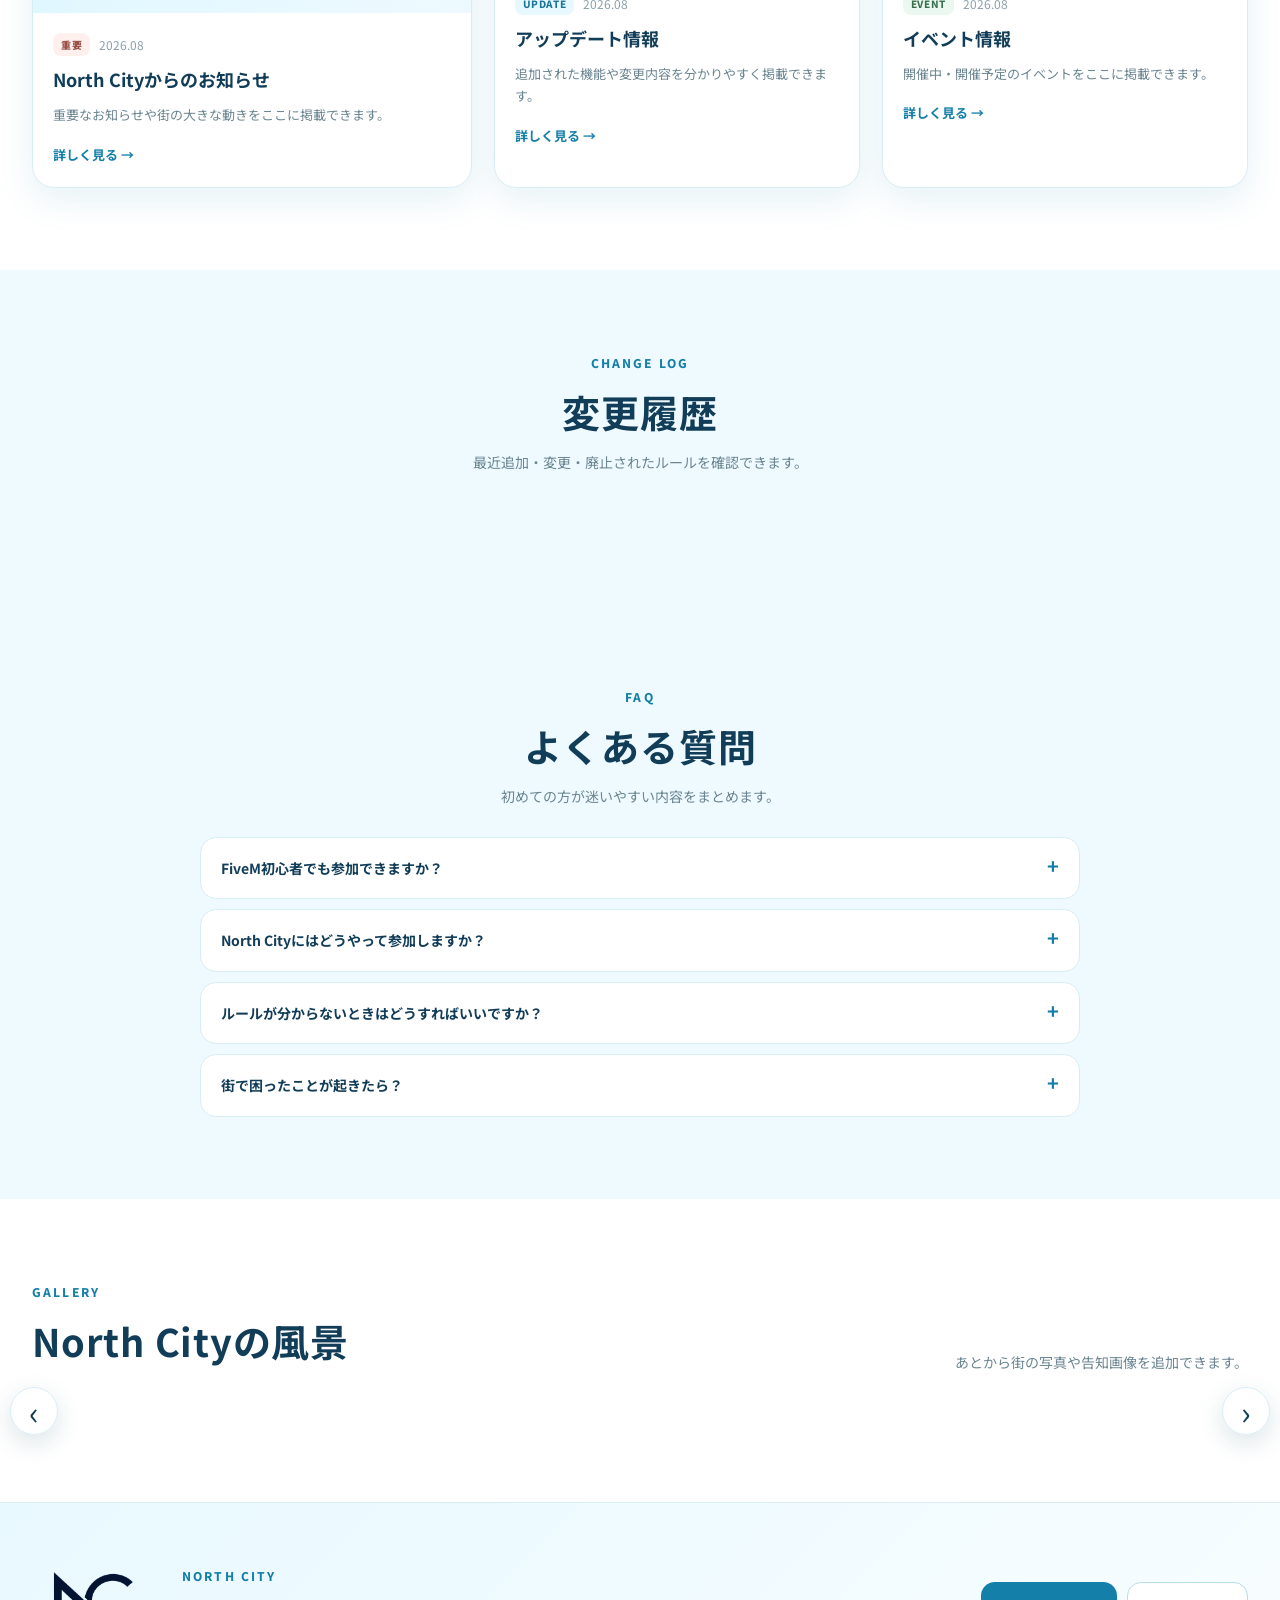
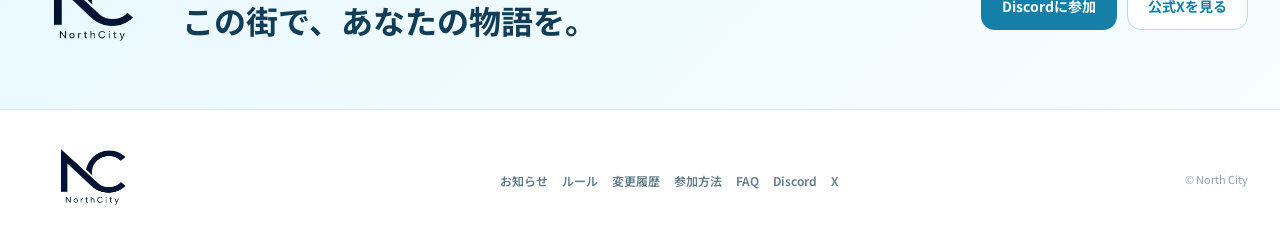
==== commit 67146be9: "Add files via upload" ====
--- a/index.html
+++ b/index.html
@@ -26,7 +26,6 @@
       <a href="#news">お知らせ</a>
       <a href="#faq">FAQ</a>
       <a href="#gallery">ギャラリー</a>
-      <a href="#social">公式X</a>
       <a class="nav-discord" href="https://discord.gg/hsH6jr42W" target="_blank" rel="noopener">Discordに参加</a>
     </nav>
   </div>
@@ -293,25 +292,6 @@
     </div>
   </section>
 
-<section class="section section-blue" id="social">
-    <div class="container">
-      <div class="section-heading">
-        <div>
-          <p class="eyebrow">OFFICIAL X</p>
-          <h2>North City公式X</h2>
-          <p class="section-description">最新の告知や街の様子は公式Xでも発信しています。</p>
-        </div>
-        <a class="section-link" href="https://x.com/northcity_ty" target="_blank" rel="noopener">公式Xを見る →</a>
-      </div>
-      <div class="social-panel x-embed-panel">
-        <div class="x-timeline-wrap">
-          <a class="twitter-timeline" data-height="520" data-chrome="noheader nofooter noborders transparent" href="https://twitter.com/northcity_ty">Posts by North City</a>
-        </div>
-        <a class="button button-primary" href="https://x.com/northcity_ty" target="_blank" rel="noopener">公式Xを見る</a>
-      </div>
-    </div>
-  </section>
-
   <section class="cta-section">
     <div class="container cta-inner">
       <img src="logo.PNG" alt="North City" class="cta-logo">
--- a/style.css
+++ b/style.css
@@ -660,3 +660,32 @@
   .gallery-lightbox-close{top:14px;right:14px;width:44px;height:44px}
   .rule-detail-card{width:100%}
 }
+
+/* Rule rich display */
+.rule-detail-content p{margin:.55em 0}.rule-detail-content h4{margin:1.35em 0 .45em;color:var(--blue-deep);font-size:18px}.rule-detail-content ul{margin:.6em 0;padding-left:1.5em}.rule-detail-content mark{display:block;margin:.8em 0;padding:10px 13px;background:#eefaff;border-left:4px solid var(--blue);border-radius:9px;color:inherit}.rule-public-tags{display:flex;flex-wrap:wrap;gap:6px;margin:10px 0 14px}.rule-public-tags span{padding:4px 9px;border-radius:99px;background:#edf8fc;color:#317c99;font-size:10px;font-weight:700}.layout-card{padding:18px;border:1px solid var(--line);border-radius:16px;background:#fff;box-shadow:0 8px 22px rgba(47,145,178,.07)}.layout-notice{padding:16px 18px;border-left:5px solid var(--blue-dark);border-radius:12px;background:var(--blue-pale)}.layout-steps{counter-reset:rule-step}.layout-steps>p{position:relative;padding-left:38px;min-height:28px}.layout-steps>p:before{counter-increment:rule-step;content:counter(rule-step);position:absolute;left:0;top:0;width:26px;height:26px;display:grid;place-items:center;border-radius:50%;background:var(--blue-dark);color:#fff;font-size:11px;font-weight:800}
+
+/* rule multi-select delete */
+.rule-select-tools{display:flex;align-items:center;justify-content:space-between;gap:10px;margin-top:10px;flex-wrap:wrap}
+.rule-select-all{display:flex;align-items:center;gap:7px;color:#5f7c88;font-size:12px;font-weight:700;cursor:pointer}
+.rule-select-all input,.rule-pick input{accent-color:var(--blue-dark)}
+.danger-mini{color:#a33f3f!important;border-color:#efc7c7!important;background:#fff7f7!important}
+.danger-mini:disabled{opacity:.45;cursor:not-allowed}
+.rule-row{grid-template-columns:auto minmax(0,1fr) auto!important}
+.rule-pick{display:grid;place-items:center;padding:0 2px 0 4px;cursor:pointer}
+.rule-pick input{width:17px;height:17px;cursor:pointer}
+@media(max-width:680px){.rule-select-tools{align-items:stretch}.danger-mini{width:100%}.rule-row{grid-template-columns:auto minmax(0,1fr)!important}.row-status{grid-column:2;justify-self:start;margin-bottom:8px}}
+\n\n/* 2026-08-15 lightweight rule history + Official X polish */\n.update-list{display:grid;gap:10px;max-width:900px;margin-left:auto;margin-right:auto}\n.rule-update{position:relative;padding:17px 18px 16px;border-radius:16px;box-shadow:none;transition:border-color .18s ease,transform .18s ease}\n.rule-update:hover{transform:translateY(-1px);border-color:#b7dfea}\n.rule-update .update-meta{display:flex;align-items:center;gap:9px;margin-bottom:7px}\n.rule-update .update-kind{display:inline-flex;align-items:center;justify-content:center;min-width:44px;padding:3px 8px;border-radius:999px;font-size:10px;font-weight:800}\n.rule-update.added .update-kind{background:#e9f8ef;color:#2f7850}\n.rule-update.changed .update-kind{background:#e7f8ff;color:#18759a}\n.rule-update.retired .update-kind{background:#f4f4f4;color:#777}\n.rule-update time{color:#879da7;font-size:11px}\n.rule-update h3{margin:0 0 4px;font-size:15px}\n.rule-update p{font-size:12px;line-height:1.7}\n.update-empty{padding:28px 20px;text-align:center;border:1px dashed #cfe6ef;border-radius:17px;color:var(--muted);background:#fbfeff}\n.update-empty strong,.update-empty span{display:block}\n.update-empty strong{color:var(--blue-deep);margin-bottom:4px}\n\n.x-embed-panel{position:relative;max-width:960px;margin:0 auto;padding:28px;border:1px solid #cfe8f1;border-radius:28px;background:linear-gradient(145deg,#fff 0%,#f2fbff 100%);box-shadow:0 14px 38px rgba(47,145,178,.10)}\n.x-timeline-wrap{border-radius:20px;box-shadow:none}\n.x-main-button{min-width:260px;min-height:82px;padding:15px 17px!important;display:grid!important;grid-template-columns:42px 1fr auto;align-items:center;gap:12px;text-align:left;border-radius:20px!important;background:#153f54!important;box-shadow:0 12px 26px rgba(18,61,88,.18)}\n.x-main-button:hover{background:#0f3447!important;transform:translateY(-2px)}\n.x-button-mark{display:grid;place-items:center;width:42px;height:42px;border-radius:50%;background:#fff;color:#153f54;font-size:19px;font-weight:900}\n.x-main-button>span:nth-child(2){min-width:0}\n.x-main-button strong,.x-main-button small{display:block;color:#fff}\n.x-main-button strong{font-size:14px;line-height:1.35}\n.x-main-button small{margin-top:4px;font-size:10px;font-weight:500;opacity:.76}\n.x-button-arrow{color:#fff;font-size:22px;font-weight:500}\n@media(max-width:680px){\n .x-embed-panel{padding:16px;border-radius:21px}\n .x-main-button{width:100%;min-width:0;min-height:72px}\n .rule-update{padding:15px}\n}\n/* Rule book reading view */
+body.rulebook-open{overflow:hidden}.rulebook-view{display:none;position:fixed;inset:0;z-index:1000;background:rgba(20,49,61,.34);backdrop-filter:blur(5px)}.rulebook-view.open{display:block}.rulebook-shell{height:100%;width:100%;background:#f7fbfd;display:grid;grid-template-columns:310px minmax(0,1fr)}.rulebook-sidebar{background:#fff;border-right:1px solid #d9edf4;min-height:0;overflow:auto}.rulebook-side-head{position:sticky;top:0;z-index:2;background:#fff;padding:22px 18px 14px;border-bottom:1px solid #e4f1f5;display:flex;align-items:center;justify-content:space-between}.rulebook-side-head strong{font-size:13px;letter-spacing:.08em;color:#277792}.rulebook-close{border:0;background:#eef8fb;color:#39768d;width:36px;height:36px;border-radius:50%;font-size:22px;cursor:pointer}.rulebook-major-nav{padding:10px}.rulebook-nav-group{border-bottom:1px solid #edf4f7}.rulebook-major-btn{width:100%;border:0;background:transparent;padding:14px 10px;display:flex;justify-content:space-between;align-items:center;text-align:left;color:#355f70;font-weight:800;cursor:pointer}.rulebook-nav-group.active>.rulebook-major-btn{color:#2183a6}.rulebook-major-btn b{font-size:20px}.rulebook-small-list{padding:0 6px 12px}.rulebook-small-btn{width:100%;border:0;background:transparent;border-radius:10px;padding:9px 10px;display:flex;align-items:center;gap:7px;text-align:left;color:#66818d;font-size:12px;cursor:pointer}.rulebook-small-btn:hover,.rulebook-small-btn.current{background:#eaf7fb;color:#217c9e;font-weight:800}.rulebook-main{min-width:0;overflow:auto}.rulebook-mobile-head{display:flex;justify-content:flex-end;gap:8px;position:sticky;top:0;z-index:3;padding:14px 20px;background:rgba(247,251,253,.94);border-bottom:1px solid #e1eff4}.rulebook-menu-btn{display:none}.rulebook-home-btn,.rulebook-menu-btn{border:1px solid #cce5ee;background:#fff;color:#287d9d;border-radius:999px;padding:9px 14px;font-weight:800;cursor:pointer}.rulebook-content{width:min(900px,calc(100% - 48px));margin:34px auto 80px}.rulebook-article{background:#fff;border:1px solid #d9edf4;border-radius:22px;padding:clamp(24px,4vw,48px);box-shadow:0 14px 40px rgba(35,95,116,.07)}.rulebook-title-row{display:flex;align-items:flex-start;justify-content:space-between;gap:20px;border-bottom:1px solid #e5f1f5;padding-bottom:20px;margin-bottom:24px}.rulebook-major-label{font-size:12px;font-weight:800;color:#51a8c7}.rulebook-title-row h2{margin:6px 0 0;color:#22576b;font-size:clamp(25px,3vw,36px)}.rulebook-article .rule-detail-content{line-height:1.95;color:#405f6c}.rulebook-article .rule-detail-content p{margin:.8em 0}.rulebook-article .rule-detail-content h4{margin:1.6em 0 .6em;color:#286d87}.rulebook-article .rule-detail-content ul{padding-left:1.3em}.rulebook-article .rule-detail-extra{margin-top:24px;padding:16px;border-radius:14px;background:#f5fafc}
+@media(max-width:760px){.rulebook-shell{display:block}.rulebook-sidebar{position:absolute;z-index:5;inset:0 15% 0 0;transform:translateX(-105%);transition:transform .2s ease;box-shadow:20px 0 50px rgba(24,61,75,.2)}.rulebook-view.menu-open .rulebook-sidebar{transform:none}.rulebook-view.menu-open:after{content:"";position:absolute;z-index:4;inset:0;background:rgba(18,45,57,.35)}.rulebook-view.menu-open .rulebook-sidebar{z-index:6}.rulebook-mobile-head{justify-content:space-between;padding:10px 12px}.rulebook-menu-btn{display:inline-flex}.rulebook-content{width:calc(100% - 24px);margin:14px auto 50px}.rulebook-article{padding:20px 17px;border-radius:17px}.rulebook-title-row{gap:10px}.rulebook-title-row h2{font-size:25px}.rulebook-side-head{padding:16px 14px}}
+
+
+/* Rulebook scroll fix - 2026-08-16 */
+.rulebook-view.open{overflow:hidden}
+.rulebook-shell{height:100dvh;min-height:0}
+.rulebook-main{height:100%;min-height:0;overflow-y:auto;overflow-x:hidden;overscroll-behavior:contain;-webkit-overflow-scrolling:touch}
+.rulebook-content{padding-bottom:max(120px,env(safe-area-inset-bottom))}
+@media(max-width:760px){
+  .rulebook-shell{height:100dvh;min-height:0}
+  .rulebook-main{height:100dvh;min-height:0;overflow-y:auto;overflow-x:hidden;-webkit-overflow-scrolling:touch}
+  .rulebook-content{margin-bottom:0;padding-bottom:max(140px,calc(env(safe-area-inset-bottom) + 100px))}
+}
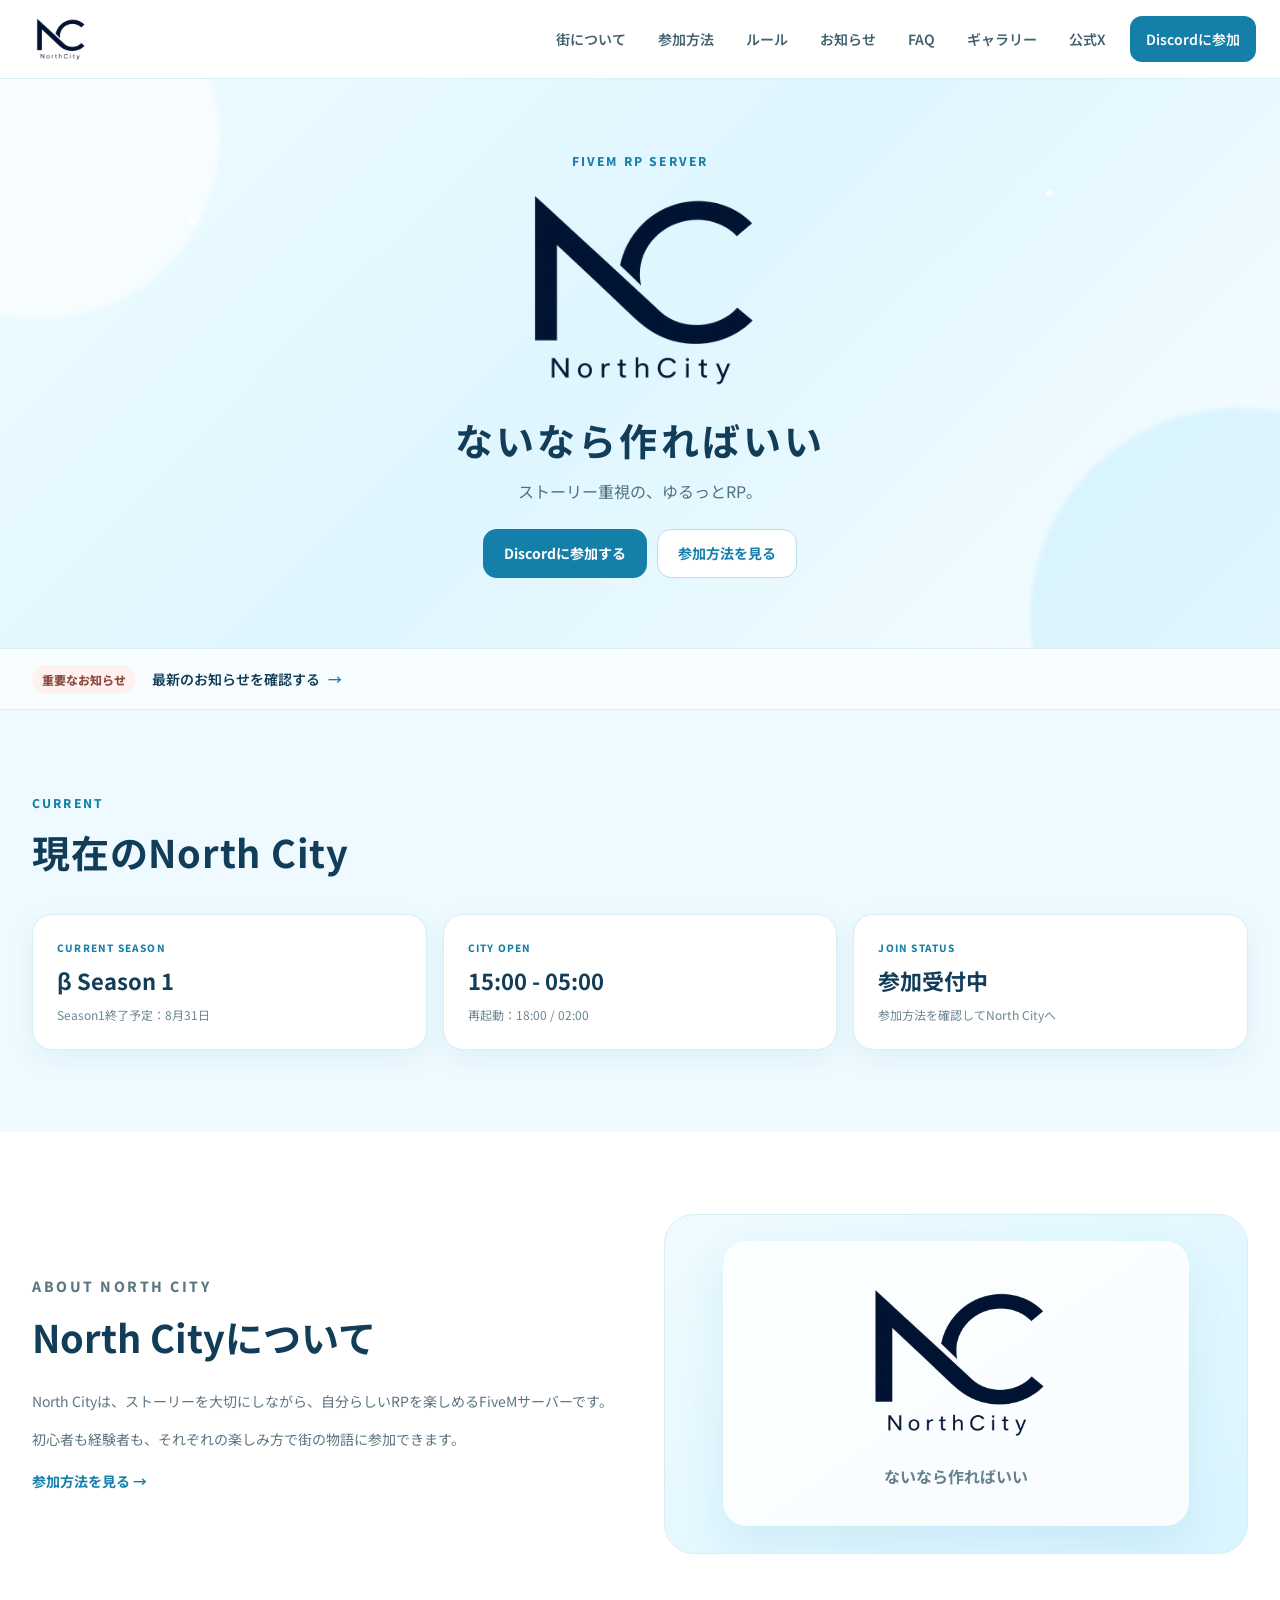
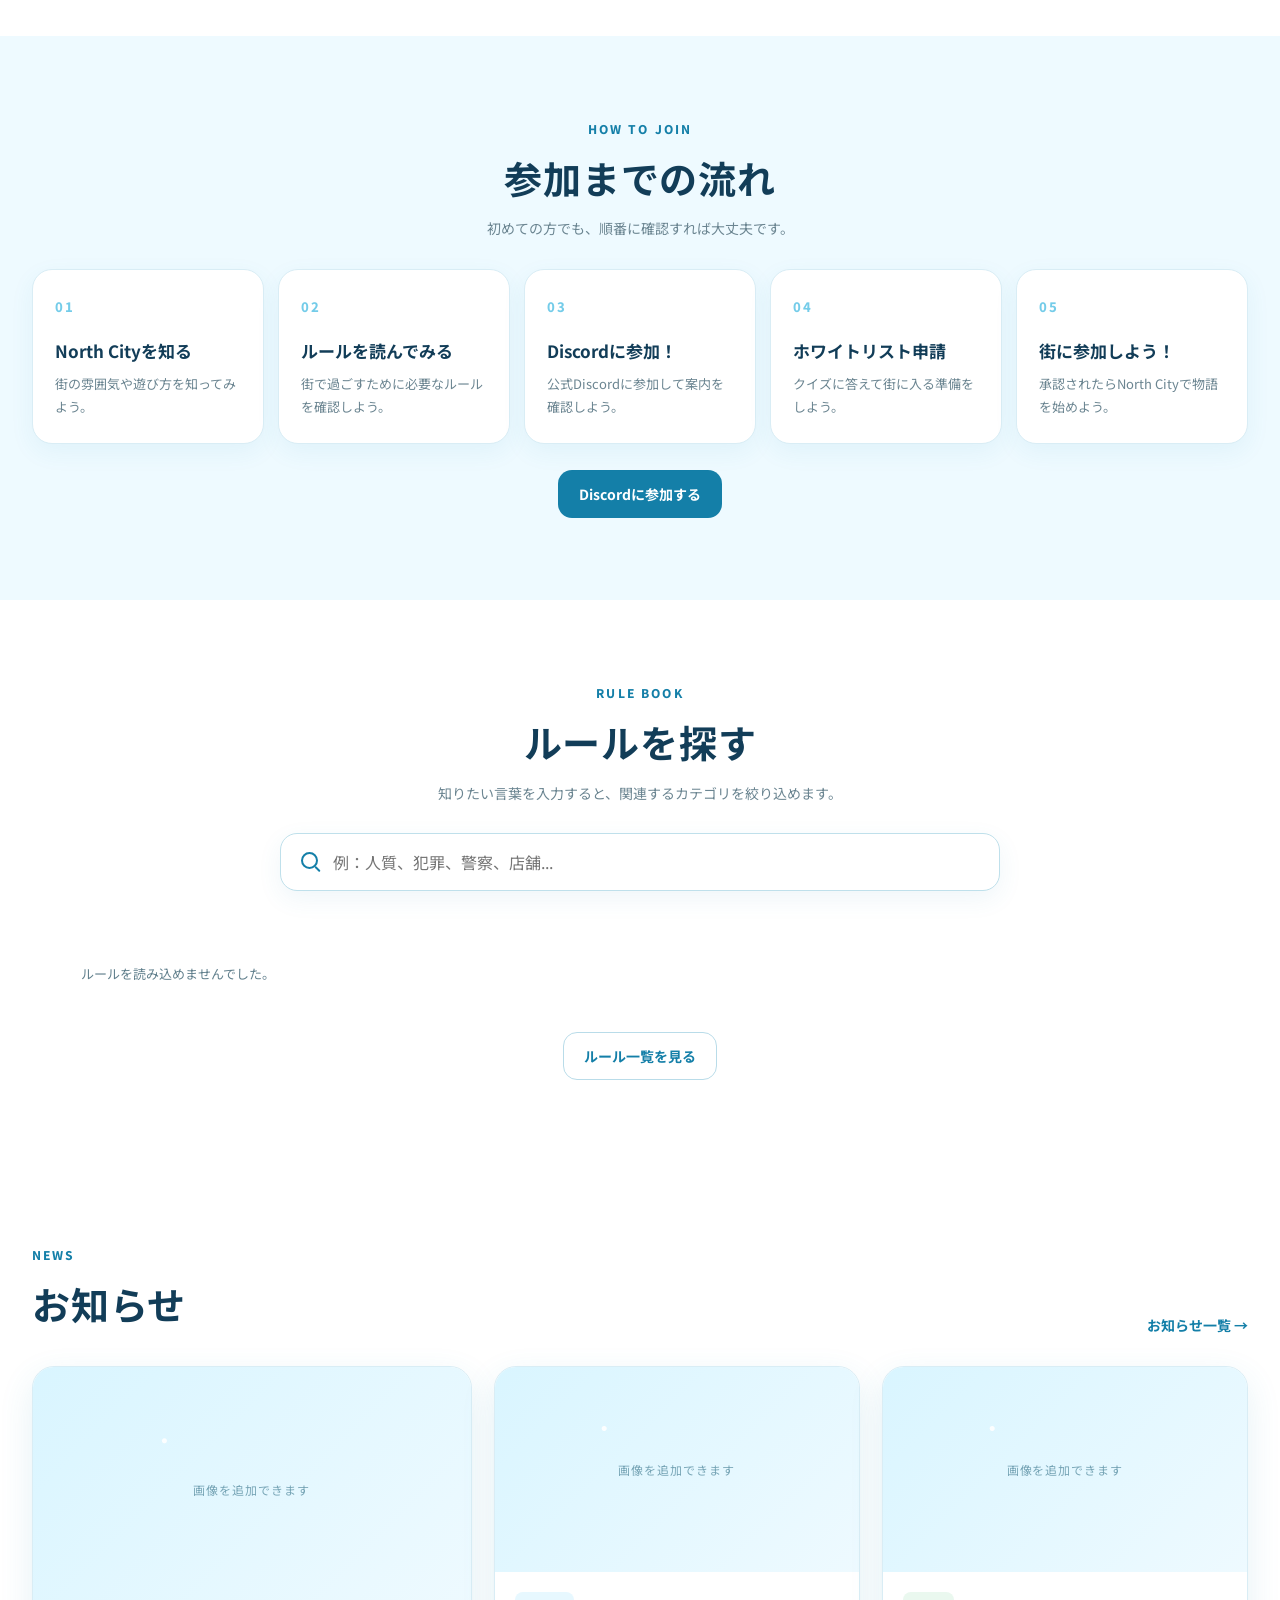
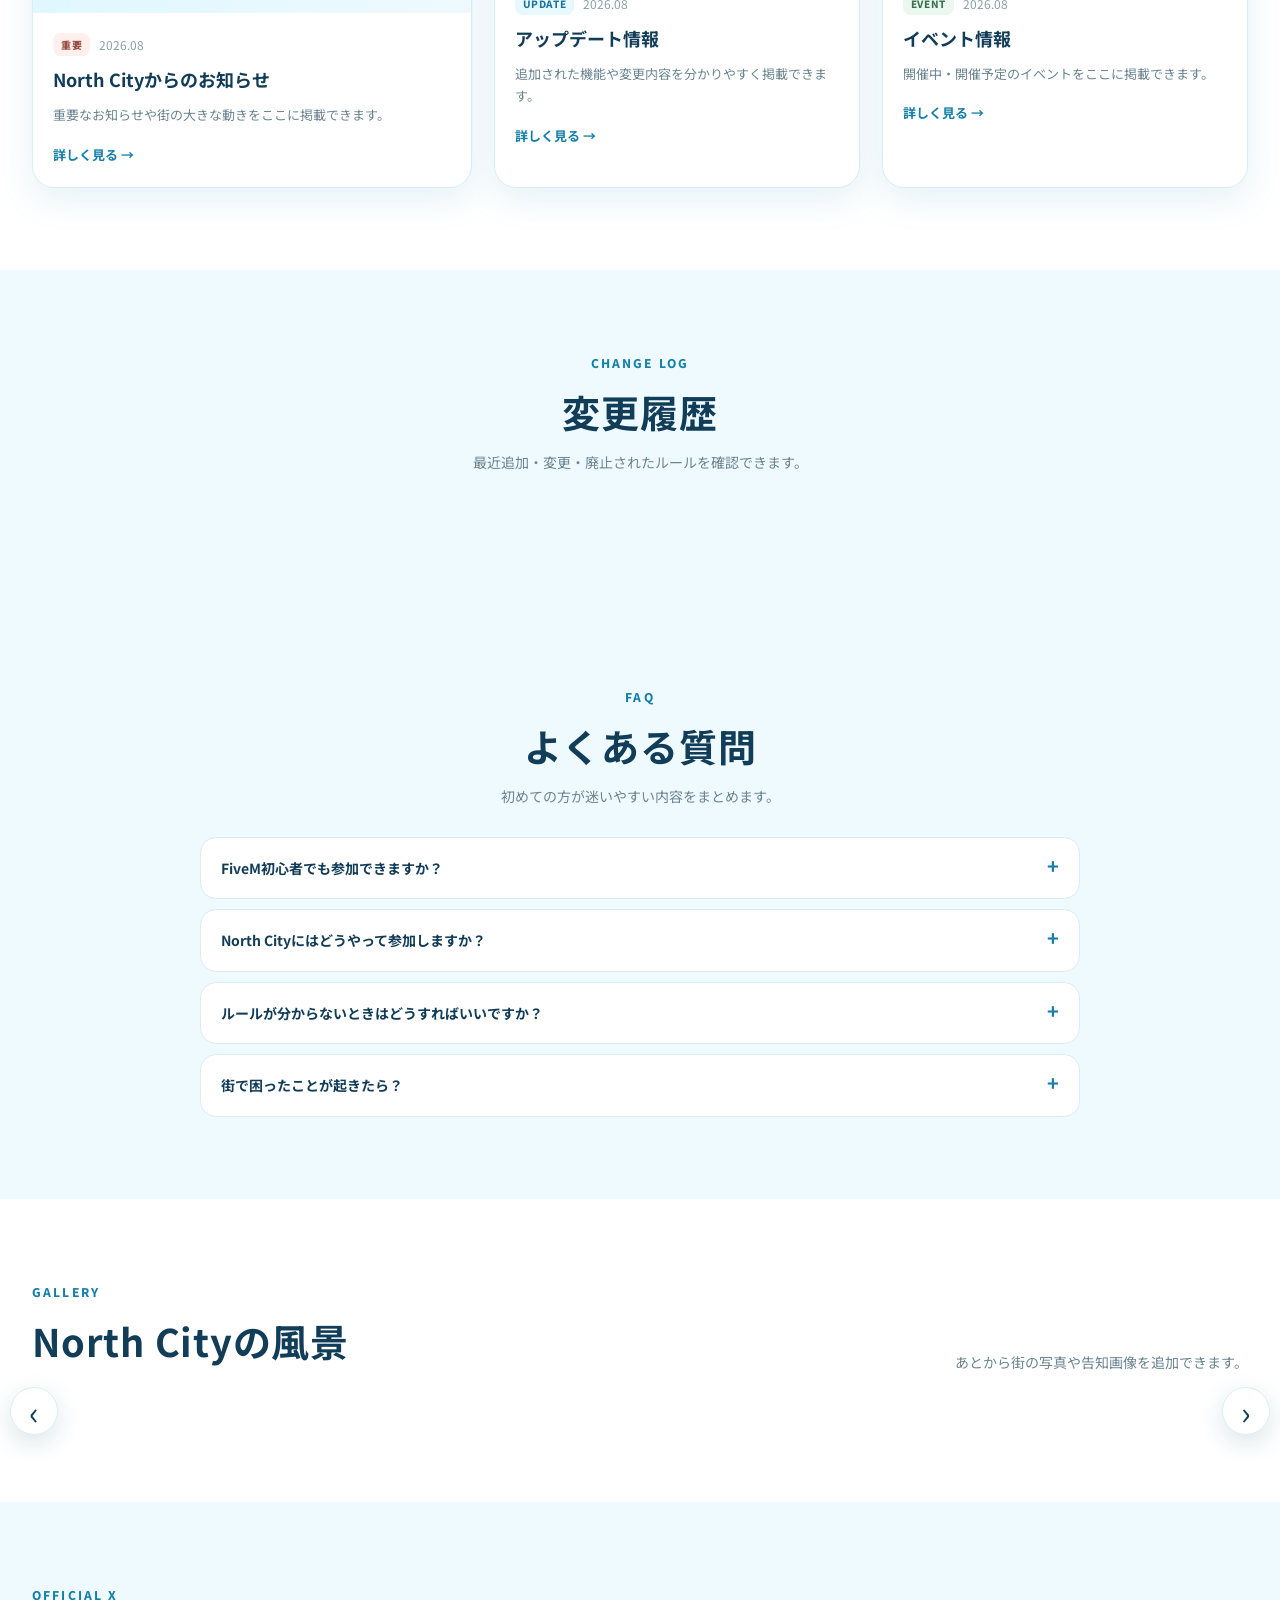
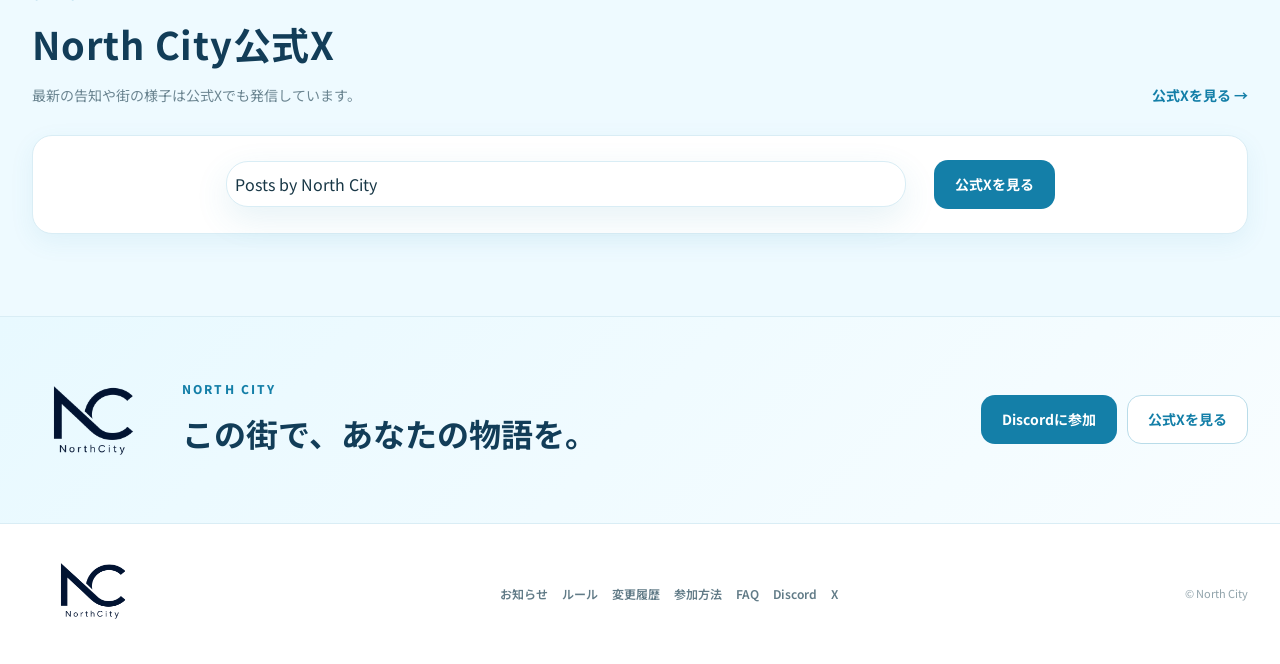
==== commit dcff0f88: "Add files via upload" ====
--- a/index.html
+++ b/index.html
@@ -26,6 +26,7 @@
       <a href="#news">お知らせ</a>
       <a href="#faq">FAQ</a>
       <a href="#gallery">ギャラリー</a>
+      <a href="#social">公式X</a>
       <a class="nav-discord" href="https://discord.gg/hsH6jr42W" target="_blank" rel="noopener">Discordに参加</a>
     </nav>
   </div>
@@ -292,6 +293,25 @@
     </div>
   </section>
 
+<section class="section section-blue" id="social">
+    <div class="container">
+      <div class="section-heading">
+        <div>
+          <p class="eyebrow">OFFICIAL X</p>
+          <h2>North City公式X</h2>
+          <p class="section-description">最新の告知や街の様子は公式Xでも発信しています。</p>
+        </div>
+        <a class="section-link" href="https://x.com/northcity_ty" target="_blank" rel="noopener">公式Xを見る →</a>
+      </div>
+      <div class="social-panel x-embed-panel">
+        <div class="x-timeline-wrap">
+          <a class="twitter-timeline" data-height="520" data-chrome="noheader nofooter noborders transparent" href="https://twitter.com/northcity_ty">Posts by North City</a>
+        </div>
+        <a class="button button-primary" href="https://x.com/northcity_ty" target="_blank" rel="noopener">公式Xを見る</a>
+      </div>
+    </div>
+  </section>
+
   <section class="cta-section">
     <div class="container cta-inner">
       <img src="logo.PNG" alt="North City" class="cta-logo">
--- a/style.css
+++ b/style.css
@@ -677,15 +677,3 @@
 \n\n/* 2026-08-15 lightweight rule history + Official X polish */\n.update-list{display:grid;gap:10px;max-width:900px;margin-left:auto;margin-right:auto}\n.rule-update{position:relative;padding:17px 18px 16px;border-radius:16px;box-shadow:none;transition:border-color .18s ease,transform .18s ease}\n.rule-update:hover{transform:translateY(-1px);border-color:#b7dfea}\n.rule-update .update-meta{display:flex;align-items:center;gap:9px;margin-bottom:7px}\n.rule-update .update-kind{display:inline-flex;align-items:center;justify-content:center;min-width:44px;padding:3px 8px;border-radius:999px;font-size:10px;font-weight:800}\n.rule-update.added .update-kind{background:#e9f8ef;color:#2f7850}\n.rule-update.changed .update-kind{background:#e7f8ff;color:#18759a}\n.rule-update.retired .update-kind{background:#f4f4f4;color:#777}\n.rule-update time{color:#879da7;font-size:11px}\n.rule-update h3{margin:0 0 4px;font-size:15px}\n.rule-update p{font-size:12px;line-height:1.7}\n.update-empty{padding:28px 20px;text-align:center;border:1px dashed #cfe6ef;border-radius:17px;color:var(--muted);background:#fbfeff}\n.update-empty strong,.update-empty span{display:block}\n.update-empty strong{color:var(--blue-deep);margin-bottom:4px}\n\n.x-embed-panel{position:relative;max-width:960px;margin:0 auto;padding:28px;border:1px solid #cfe8f1;border-radius:28px;background:linear-gradient(145deg,#fff 0%,#f2fbff 100%);box-shadow:0 14px 38px rgba(47,145,178,.10)}\n.x-timeline-wrap{border-radius:20px;box-shadow:none}\n.x-main-button{min-width:260px;min-height:82px;padding:15px 17px!important;display:grid!important;grid-template-columns:42px 1fr auto;align-items:center;gap:12px;text-align:left;border-radius:20px!important;background:#153f54!important;box-shadow:0 12px 26px rgba(18,61,88,.18)}\n.x-main-button:hover{background:#0f3447!important;transform:translateY(-2px)}\n.x-button-mark{display:grid;place-items:center;width:42px;height:42px;border-radius:50%;background:#fff;color:#153f54;font-size:19px;font-weight:900}\n.x-main-button>span:nth-child(2){min-width:0}\n.x-main-button strong,.x-main-button small{display:block;color:#fff}\n.x-main-button strong{font-size:14px;line-height:1.35}\n.x-main-button small{margin-top:4px;font-size:10px;font-weight:500;opacity:.76}\n.x-button-arrow{color:#fff;font-size:22px;font-weight:500}\n@media(max-width:680px){\n .x-embed-panel{padding:16px;border-radius:21px}\n .x-main-button{width:100%;min-width:0;min-height:72px}\n .rule-update{padding:15px}\n}\n/* Rule book reading view */
 body.rulebook-open{overflow:hidden}.rulebook-view{display:none;position:fixed;inset:0;z-index:1000;background:rgba(20,49,61,.34);backdrop-filter:blur(5px)}.rulebook-view.open{display:block}.rulebook-shell{height:100%;width:100%;background:#f7fbfd;display:grid;grid-template-columns:310px minmax(0,1fr)}.rulebook-sidebar{background:#fff;border-right:1px solid #d9edf4;min-height:0;overflow:auto}.rulebook-side-head{position:sticky;top:0;z-index:2;background:#fff;padding:22px 18px 14px;border-bottom:1px solid #e4f1f5;display:flex;align-items:center;justify-content:space-between}.rulebook-side-head strong{font-size:13px;letter-spacing:.08em;color:#277792}.rulebook-close{border:0;background:#eef8fb;color:#39768d;width:36px;height:36px;border-radius:50%;font-size:22px;cursor:pointer}.rulebook-major-nav{padding:10px}.rulebook-nav-group{border-bottom:1px solid #edf4f7}.rulebook-major-btn{width:100%;border:0;background:transparent;padding:14px 10px;display:flex;justify-content:space-between;align-items:center;text-align:left;color:#355f70;font-weight:800;cursor:pointer}.rulebook-nav-group.active>.rulebook-major-btn{color:#2183a6}.rulebook-major-btn b{font-size:20px}.rulebook-small-list{padding:0 6px 12px}.rulebook-small-btn{width:100%;border:0;background:transparent;border-radius:10px;padding:9px 10px;display:flex;align-items:center;gap:7px;text-align:left;color:#66818d;font-size:12px;cursor:pointer}.rulebook-small-btn:hover,.rulebook-small-btn.current{background:#eaf7fb;color:#217c9e;font-weight:800}.rulebook-main{min-width:0;overflow:auto}.rulebook-mobile-head{display:flex;justify-content:flex-end;gap:8px;position:sticky;top:0;z-index:3;padding:14px 20px;background:rgba(247,251,253,.94);border-bottom:1px solid #e1eff4}.rulebook-menu-btn{display:none}.rulebook-home-btn,.rulebook-menu-btn{border:1px solid #cce5ee;background:#fff;color:#287d9d;border-radius:999px;padding:9px 14px;font-weight:800;cursor:pointer}.rulebook-content{width:min(900px,calc(100% - 48px));margin:34px auto 80px}.rulebook-article{background:#fff;border:1px solid #d9edf4;border-radius:22px;padding:clamp(24px,4vw,48px);box-shadow:0 14px 40px rgba(35,95,116,.07)}.rulebook-title-row{display:flex;align-items:flex-start;justify-content:space-between;gap:20px;border-bottom:1px solid #e5f1f5;padding-bottom:20px;margin-bottom:24px}.rulebook-major-label{font-size:12px;font-weight:800;color:#51a8c7}.rulebook-title-row h2{margin:6px 0 0;color:#22576b;font-size:clamp(25px,3vw,36px)}.rulebook-article .rule-detail-content{line-height:1.95;color:#405f6c}.rulebook-article .rule-detail-content p{margin:.8em 0}.rulebook-article .rule-detail-content h4{margin:1.6em 0 .6em;color:#286d87}.rulebook-article .rule-detail-content ul{padding-left:1.3em}.rulebook-article .rule-detail-extra{margin-top:24px;padding:16px;border-radius:14px;background:#f5fafc}
 @media(max-width:760px){.rulebook-shell{display:block}.rulebook-sidebar{position:absolute;z-index:5;inset:0 15% 0 0;transform:translateX(-105%);transition:transform .2s ease;box-shadow:20px 0 50px rgba(24,61,75,.2)}.rulebook-view.menu-open .rulebook-sidebar{transform:none}.rulebook-view.menu-open:after{content:"";position:absolute;z-index:4;inset:0;background:rgba(18,45,57,.35)}.rulebook-view.menu-open .rulebook-sidebar{z-index:6}.rulebook-mobile-head{justify-content:space-between;padding:10px 12px}.rulebook-menu-btn{display:inline-flex}.rulebook-content{width:calc(100% - 24px);margin:14px auto 50px}.rulebook-article{padding:20px 17px;border-radius:17px}.rulebook-title-row{gap:10px}.rulebook-title-row h2{font-size:25px}.rulebook-side-head{padding:16px 14px}}
-
-
-/* Rulebook scroll fix - 2026-08-16 */
-.rulebook-view.open{overflow:hidden}
-.rulebook-shell{height:100dvh;min-height:0}
-.rulebook-main{height:100%;min-height:0;overflow-y:auto;overflow-x:hidden;overscroll-behavior:contain;-webkit-overflow-scrolling:touch}
-.rulebook-content{padding-bottom:max(120px,env(safe-area-inset-bottom))}
-@media(max-width:760px){
-  .rulebook-shell{height:100dvh;min-height:0}
-  .rulebook-main{height:100dvh;min-height:0;overflow-y:auto;overflow-x:hidden;-webkit-overflow-scrolling:touch}
-  .rulebook-content{margin-bottom:0;padding-bottom:max(140px,calc(env(safe-area-inset-bottom) + 100px))}
-}
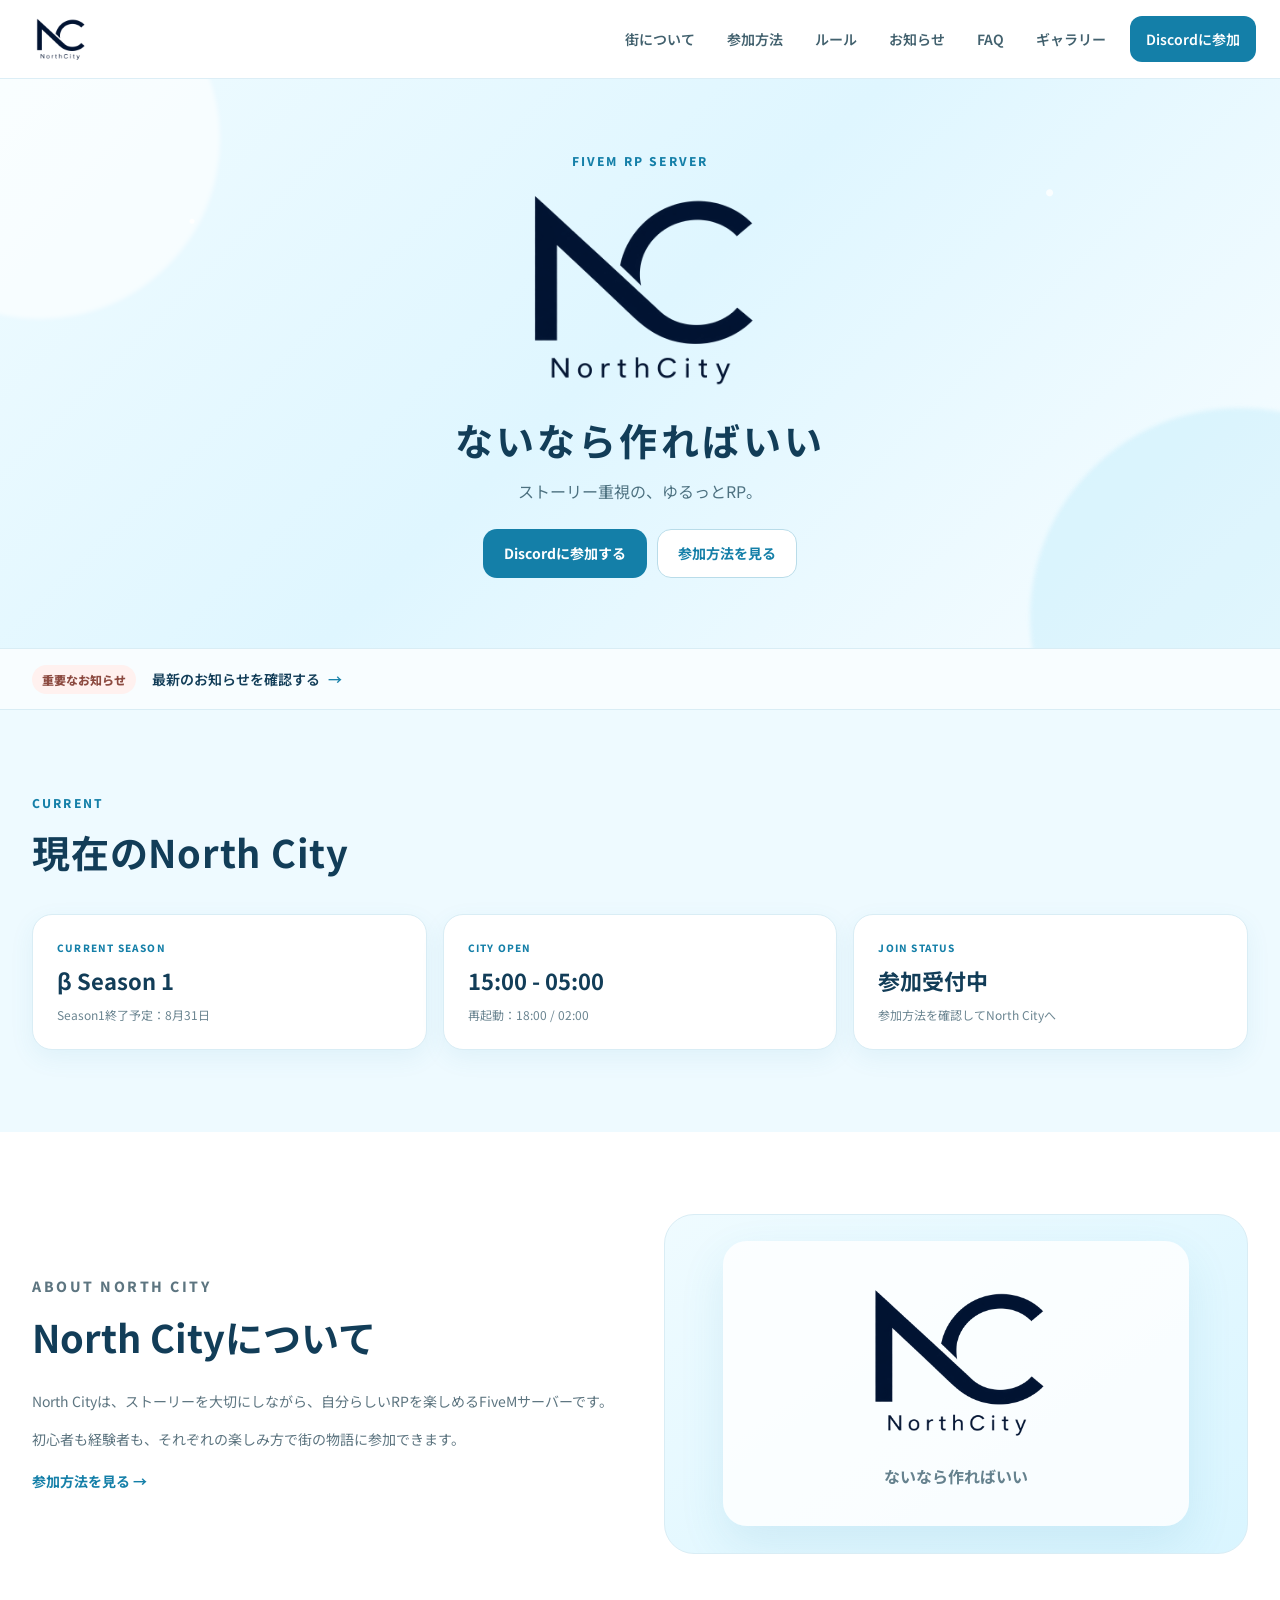
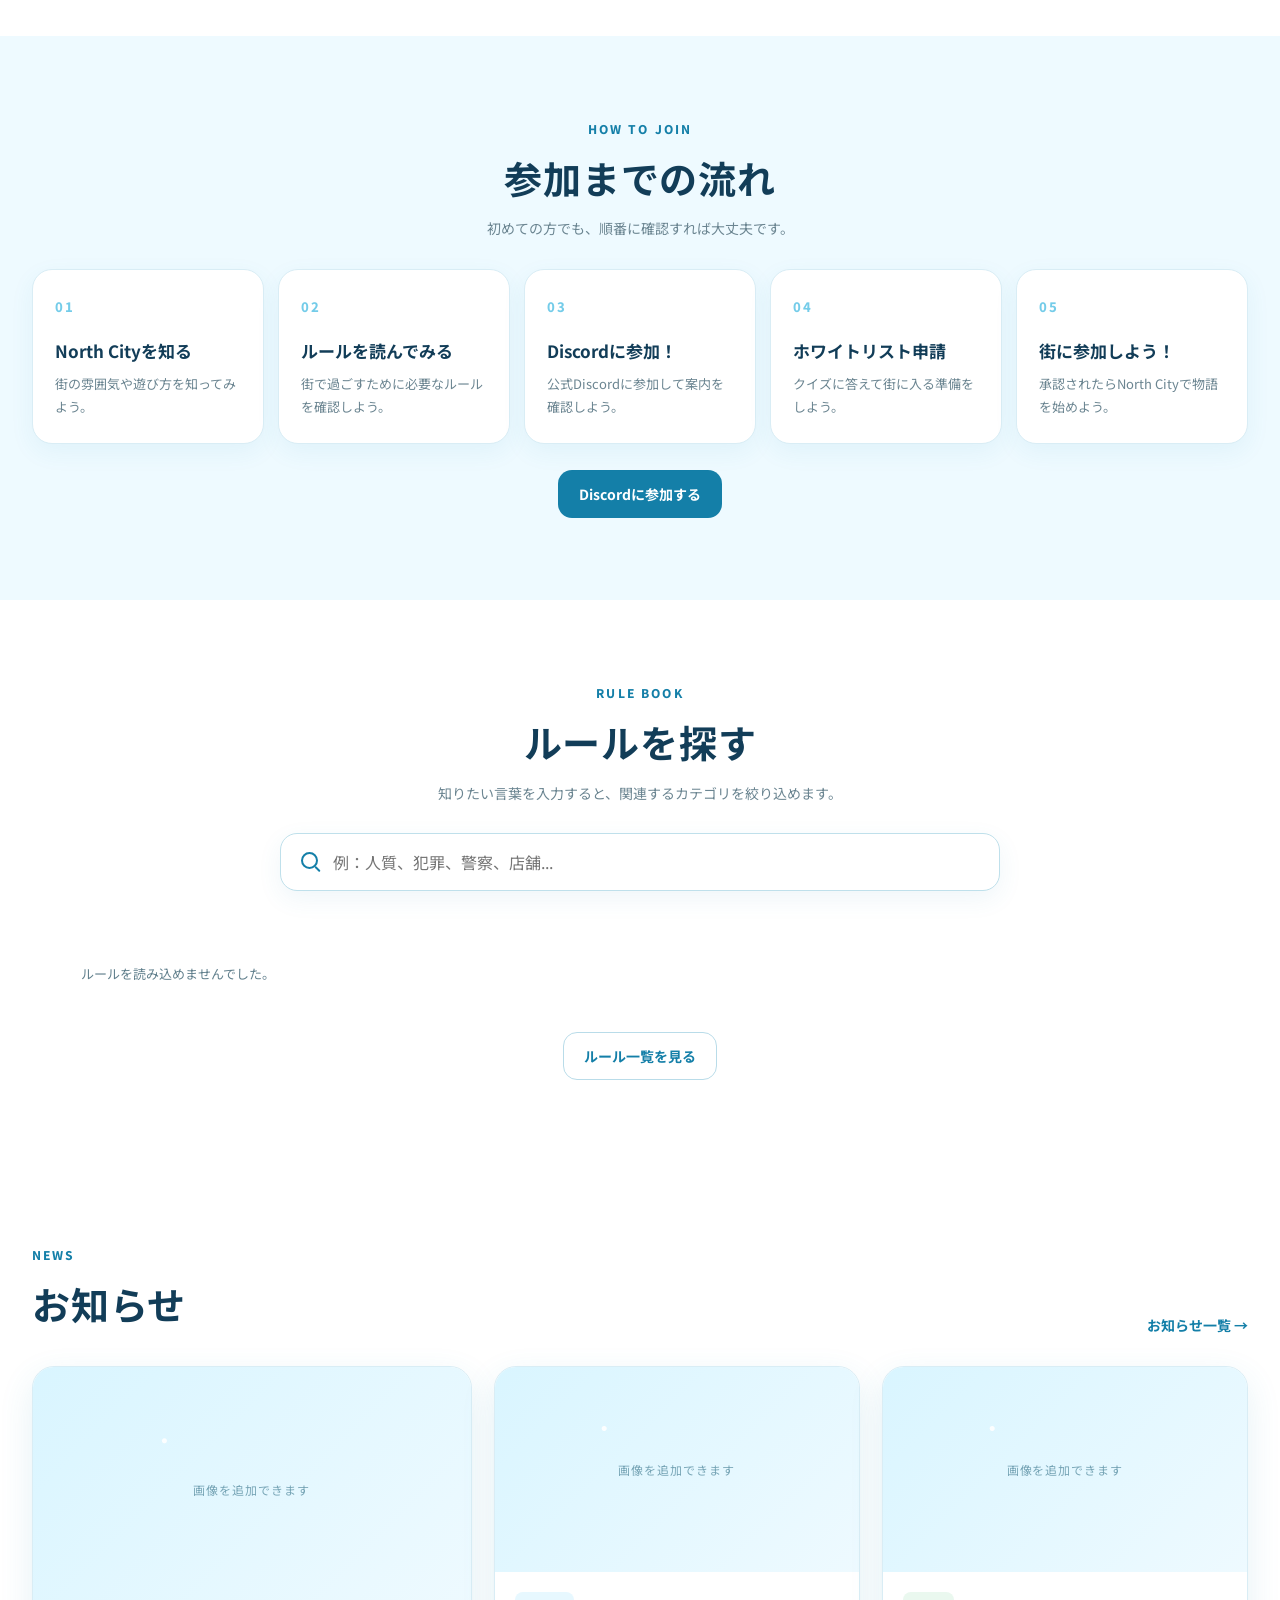
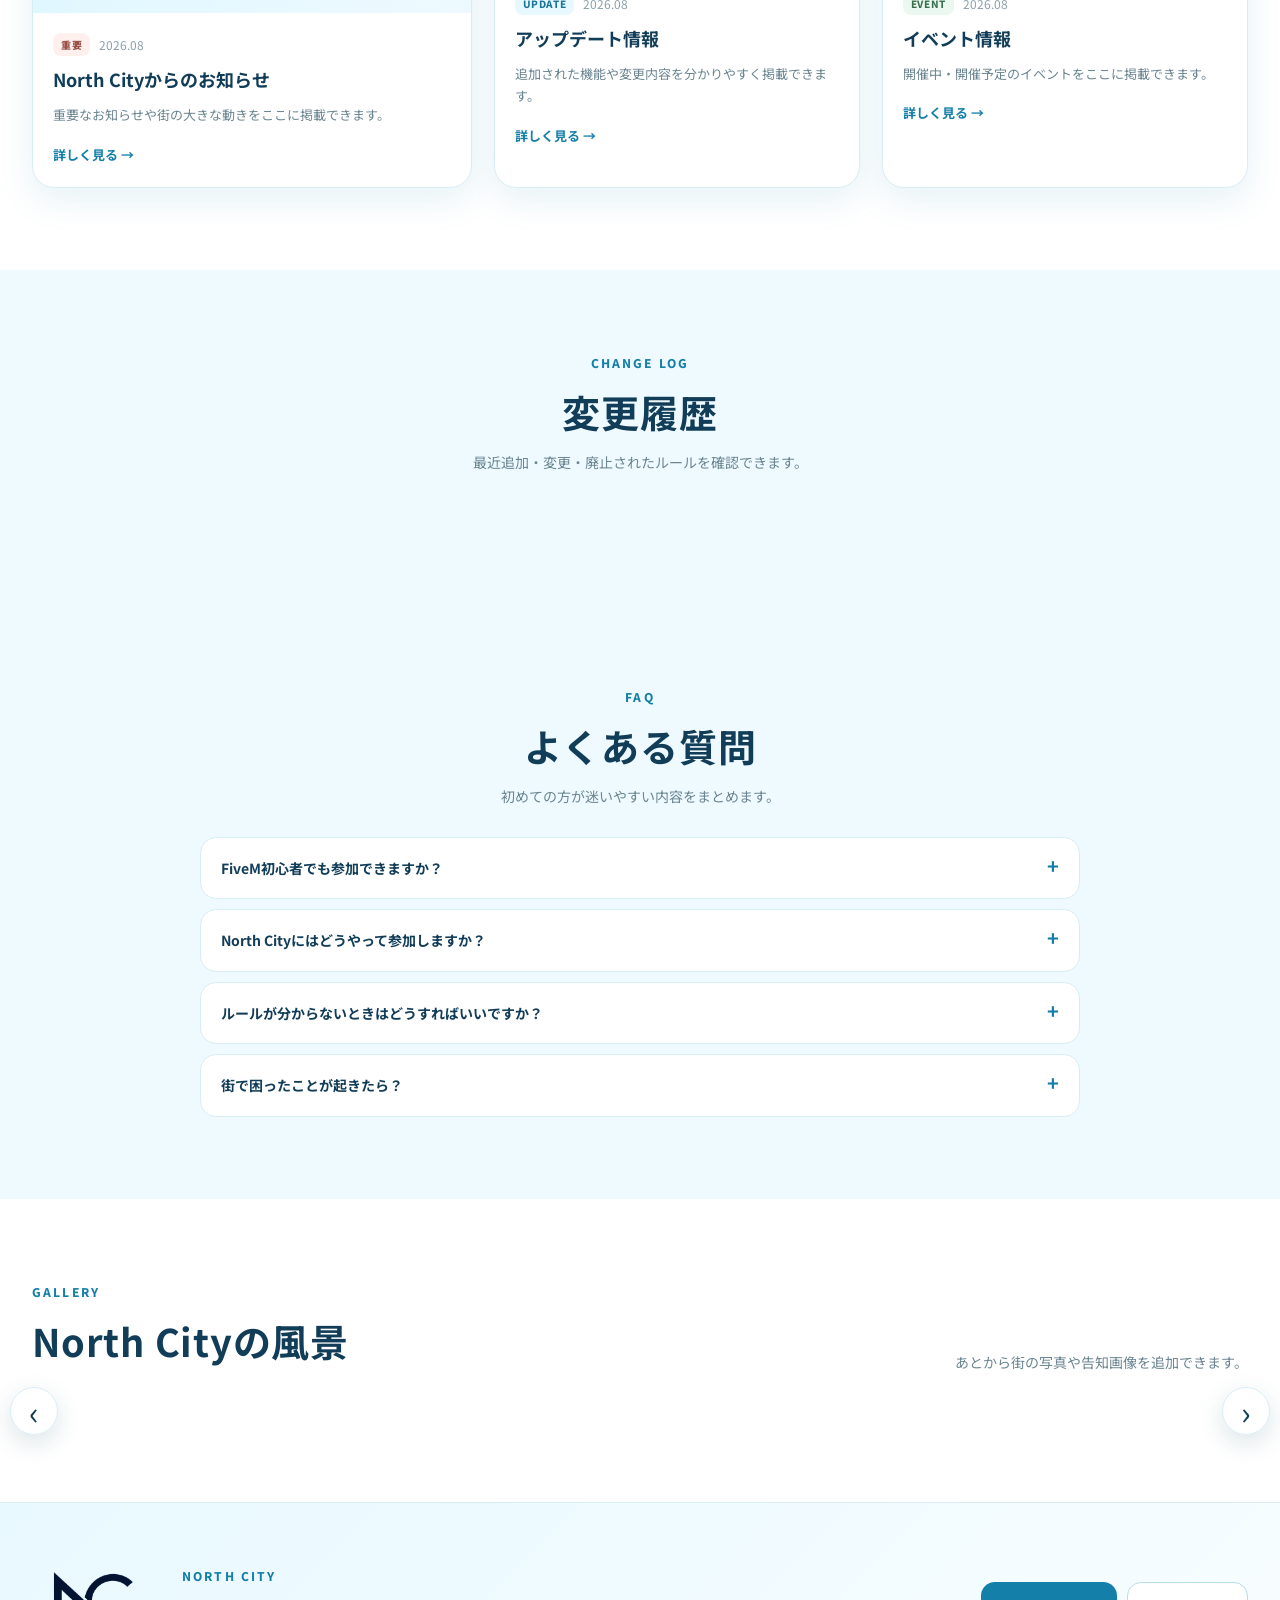
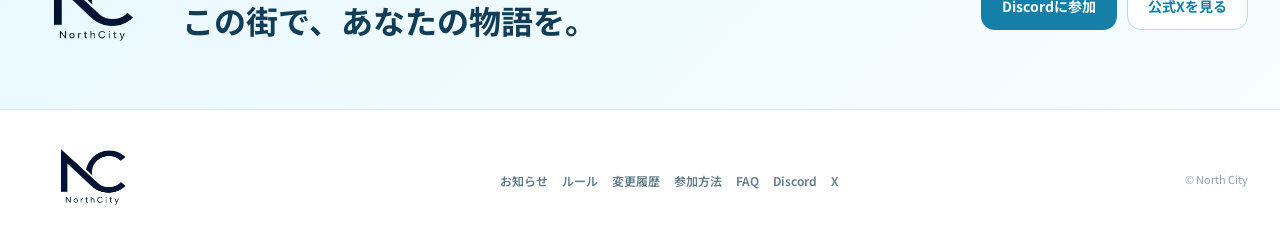
==== commit 4447991e: "Add files via upload" ====
--- a/index.html
+++ b/index.html
@@ -26,7 +26,7 @@
       <a href="#news">お知らせ</a>
       <a href="#faq">FAQ</a>
       <a href="#gallery">ギャラリー</a>
-      <a href="#social">公式X</a>
+      
       <a class="nav-discord" href="https://discord.gg/hsH6jr42W" target="_blank" rel="noopener">Discordに参加</a>
     </nav>
   </div>
@@ -292,27 +292,7 @@
       </div>
     </div>
   </section>
-
-<section class="section section-blue" id="social">
-    <div class="container">
-      <div class="section-heading">
-        <div>
-          <p class="eyebrow">OFFICIAL X</p>
-          <h2>North City公式X</h2>
-          <p class="section-description">最新の告知や街の様子は公式Xでも発信しています。</p>
-        </div>
-        <a class="section-link" href="https://x.com/northcity_ty" target="_blank" rel="noopener">公式Xを見る →</a>
-      </div>
-      <div class="social-panel x-embed-panel">
-        <div class="x-timeline-wrap">
-          <a class="twitter-timeline" data-height="520" data-chrome="noheader nofooter noborders transparent" href="https://twitter.com/northcity_ty">Posts by North City</a>
-        </div>
-        <a class="button button-primary" href="https://x.com/northcity_ty" target="_blank" rel="noopener">公式Xを見る</a>
-      </div>
-    </div>
-  </section>
-
-  <section class="cta-section">
+<section class="cta-section">
     <div class="container cta-inner">
       <img src="logo.PNG" alt="North City" class="cta-logo">
       <div>
@@ -345,8 +325,6 @@
     <p>© North City</p>
   </div>
 </footer>
-
-<script async src="https://platform.twitter.com/widgets.js" charset="utf-8"></script>
 <script src="script.js?v=20260813-1"></script>
 </body>
 </html>
--- a/style.css
+++ b/style.css
@@ -677,3 +677,19 @@
 \n\n/* 2026-08-15 lightweight rule history + Official X polish */\n.update-list{display:grid;gap:10px;max-width:900px;margin-left:auto;margin-right:auto}\n.rule-update{position:relative;padding:17px 18px 16px;border-radius:16px;box-shadow:none;transition:border-color .18s ease,transform .18s ease}\n.rule-update:hover{transform:translateY(-1px);border-color:#b7dfea}\n.rule-update .update-meta{display:flex;align-items:center;gap:9px;margin-bottom:7px}\n.rule-update .update-kind{display:inline-flex;align-items:center;justify-content:center;min-width:44px;padding:3px 8px;border-radius:999px;font-size:10px;font-weight:800}\n.rule-update.added .update-kind{background:#e9f8ef;color:#2f7850}\n.rule-update.changed .update-kind{background:#e7f8ff;color:#18759a}\n.rule-update.retired .update-kind{background:#f4f4f4;color:#777}\n.rule-update time{color:#879da7;font-size:11px}\n.rule-update h3{margin:0 0 4px;font-size:15px}\n.rule-update p{font-size:12px;line-height:1.7}\n.update-empty{padding:28px 20px;text-align:center;border:1px dashed #cfe6ef;border-radius:17px;color:var(--muted);background:#fbfeff}\n.update-empty strong,.update-empty span{display:block}\n.update-empty strong{color:var(--blue-deep);margin-bottom:4px}\n\n.x-embed-panel{position:relative;max-width:960px;margin:0 auto;padding:28px;border:1px solid #cfe8f1;border-radius:28px;background:linear-gradient(145deg,#fff 0%,#f2fbff 100%);box-shadow:0 14px 38px rgba(47,145,178,.10)}\n.x-timeline-wrap{border-radius:20px;box-shadow:none}\n.x-main-button{min-width:260px;min-height:82px;padding:15px 17px!important;display:grid!important;grid-template-columns:42px 1fr auto;align-items:center;gap:12px;text-align:left;border-radius:20px!important;background:#153f54!important;box-shadow:0 12px 26px rgba(18,61,88,.18)}\n.x-main-button:hover{background:#0f3447!important;transform:translateY(-2px)}\n.x-button-mark{display:grid;place-items:center;width:42px;height:42px;border-radius:50%;background:#fff;color:#153f54;font-size:19px;font-weight:900}\n.x-main-button>span:nth-child(2){min-width:0}\n.x-main-button strong,.x-main-button small{display:block;color:#fff}\n.x-main-button strong{font-size:14px;line-height:1.35}\n.x-main-button small{margin-top:4px;font-size:10px;font-weight:500;opacity:.76}\n.x-button-arrow{color:#fff;font-size:22px;font-weight:500}\n@media(max-width:680px){\n .x-embed-panel{padding:16px;border-radius:21px}\n .x-main-button{width:100%;min-width:0;min-height:72px}\n .rule-update{padding:15px}\n}\n/* Rule book reading view */
 body.rulebook-open{overflow:hidden}.rulebook-view{display:none;position:fixed;inset:0;z-index:1000;background:rgba(20,49,61,.34);backdrop-filter:blur(5px)}.rulebook-view.open{display:block}.rulebook-shell{height:100%;width:100%;background:#f7fbfd;display:grid;grid-template-columns:310px minmax(0,1fr)}.rulebook-sidebar{background:#fff;border-right:1px solid #d9edf4;min-height:0;overflow:auto}.rulebook-side-head{position:sticky;top:0;z-index:2;background:#fff;padding:22px 18px 14px;border-bottom:1px solid #e4f1f5;display:flex;align-items:center;justify-content:space-between}.rulebook-side-head strong{font-size:13px;letter-spacing:.08em;color:#277792}.rulebook-close{border:0;background:#eef8fb;color:#39768d;width:36px;height:36px;border-radius:50%;font-size:22px;cursor:pointer}.rulebook-major-nav{padding:10px}.rulebook-nav-group{border-bottom:1px solid #edf4f7}.rulebook-major-btn{width:100%;border:0;background:transparent;padding:14px 10px;display:flex;justify-content:space-between;align-items:center;text-align:left;color:#355f70;font-weight:800;cursor:pointer}.rulebook-nav-group.active>.rulebook-major-btn{color:#2183a6}.rulebook-major-btn b{font-size:20px}.rulebook-small-list{padding:0 6px 12px}.rulebook-small-btn{width:100%;border:0;background:transparent;border-radius:10px;padding:9px 10px;display:flex;align-items:center;gap:7px;text-align:left;color:#66818d;font-size:12px;cursor:pointer}.rulebook-small-btn:hover,.rulebook-small-btn.current{background:#eaf7fb;color:#217c9e;font-weight:800}.rulebook-main{min-width:0;overflow:auto}.rulebook-mobile-head{display:flex;justify-content:flex-end;gap:8px;position:sticky;top:0;z-index:3;padding:14px 20px;background:rgba(247,251,253,.94);border-bottom:1px solid #e1eff4}.rulebook-menu-btn{display:none}.rulebook-home-btn,.rulebook-menu-btn{border:1px solid #cce5ee;background:#fff;color:#287d9d;border-radius:999px;padding:9px 14px;font-weight:800;cursor:pointer}.rulebook-content{width:min(900px,calc(100% - 48px));margin:34px auto 80px}.rulebook-article{background:#fff;border:1px solid #d9edf4;border-radius:22px;padding:clamp(24px,4vw,48px);box-shadow:0 14px 40px rgba(35,95,116,.07)}.rulebook-title-row{display:flex;align-items:flex-start;justify-content:space-between;gap:20px;border-bottom:1px solid #e5f1f5;padding-bottom:20px;margin-bottom:24px}.rulebook-major-label{font-size:12px;font-weight:800;color:#51a8c7}.rulebook-title-row h2{margin:6px 0 0;color:#22576b;font-size:clamp(25px,3vw,36px)}.rulebook-article .rule-detail-content{line-height:1.95;color:#405f6c}.rulebook-article .rule-detail-content p{margin:.8em 0}.rulebook-article .rule-detail-content h4{margin:1.6em 0 .6em;color:#286d87}.rulebook-article .rule-detail-content ul{padding-left:1.3em}.rulebook-article .rule-detail-extra{margin-top:24px;padding:16px;border-radius:14px;background:#f5fafc}
 @media(max-width:760px){.rulebook-shell{display:block}.rulebook-sidebar{position:absolute;z-index:5;inset:0 15% 0 0;transform:translateX(-105%);transition:transform .2s ease;box-shadow:20px 0 50px rgba(24,61,75,.2)}.rulebook-view.menu-open .rulebook-sidebar{transform:none}.rulebook-view.menu-open:after{content:"";position:absolute;z-index:4;inset:0;background:rgba(18,45,57,.35)}.rulebook-view.menu-open .rulebook-sidebar{z-index:6}.rulebook-mobile-head{justify-content:space-between;padding:10px 12px}.rulebook-menu-btn{display:inline-flex}.rulebook-content{width:calc(100% - 24px);margin:14px auto 50px}.rulebook-article{padding:20px 17px;border-radius:17px}.rulebook-title-row{gap:10px}.rulebook-title-row h2{font-size:25px}.rulebook-side-head{padding:16px 14px}}
+
+
+/* 2026-08-16: rulebook scroll hardening + retired X section */
+#official-x, #social-x, .x-embed-panel, .x-timeline-wrap { display:none !important; }
+html, body { min-height:100%; }
+body.rulebook-open { overflow:hidden !important; }
+.rulebook-view { height:100dvh; max-height:100dvh; overflow:hidden; }
+.rulebook-view.open { display:block; }
+.rulebook-shell { height:100dvh; min-height:0; overflow:hidden; }
+.rulebook-sidebar { height:100dvh; min-height:0; overflow-y:auto; -webkit-overflow-scrolling:touch; }
+.rulebook-main { height:100dvh; min-height:0; overflow-y:auto !important; overflow-x:hidden; -webkit-overflow-scrolling:touch; overscroll-behavior-y:contain; }
+.rulebook-content { margin-top:34px; margin-bottom:0; padding-bottom:max(150px, calc(env(safe-area-inset-bottom) + 120px)); }
+@media(max-width:760px){
+  .rulebook-view,.rulebook-shell,.rulebook-main{height:100dvh;max-height:100dvh;}
+  .rulebook-content{margin-top:14px;margin-bottom:0;padding-bottom:max(180px, calc(env(safe-area-inset-bottom) + 140px));}
+}
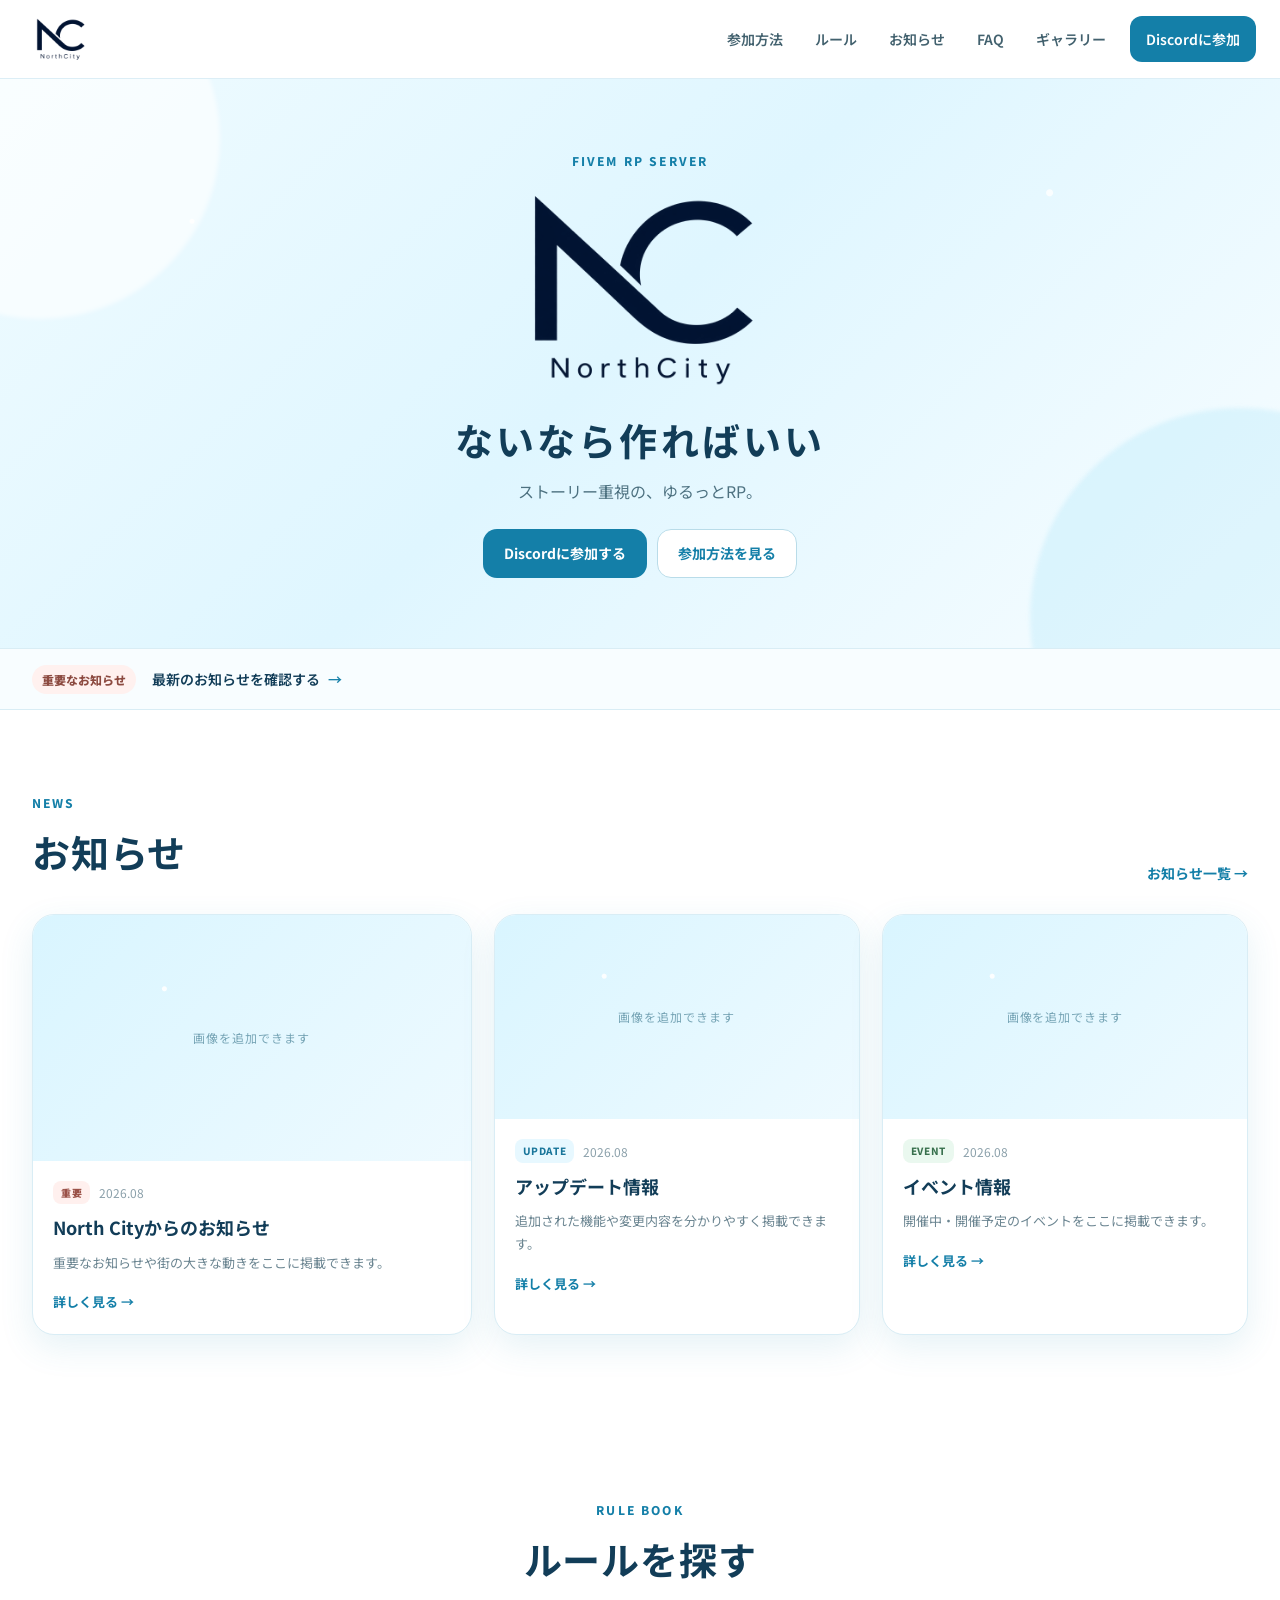
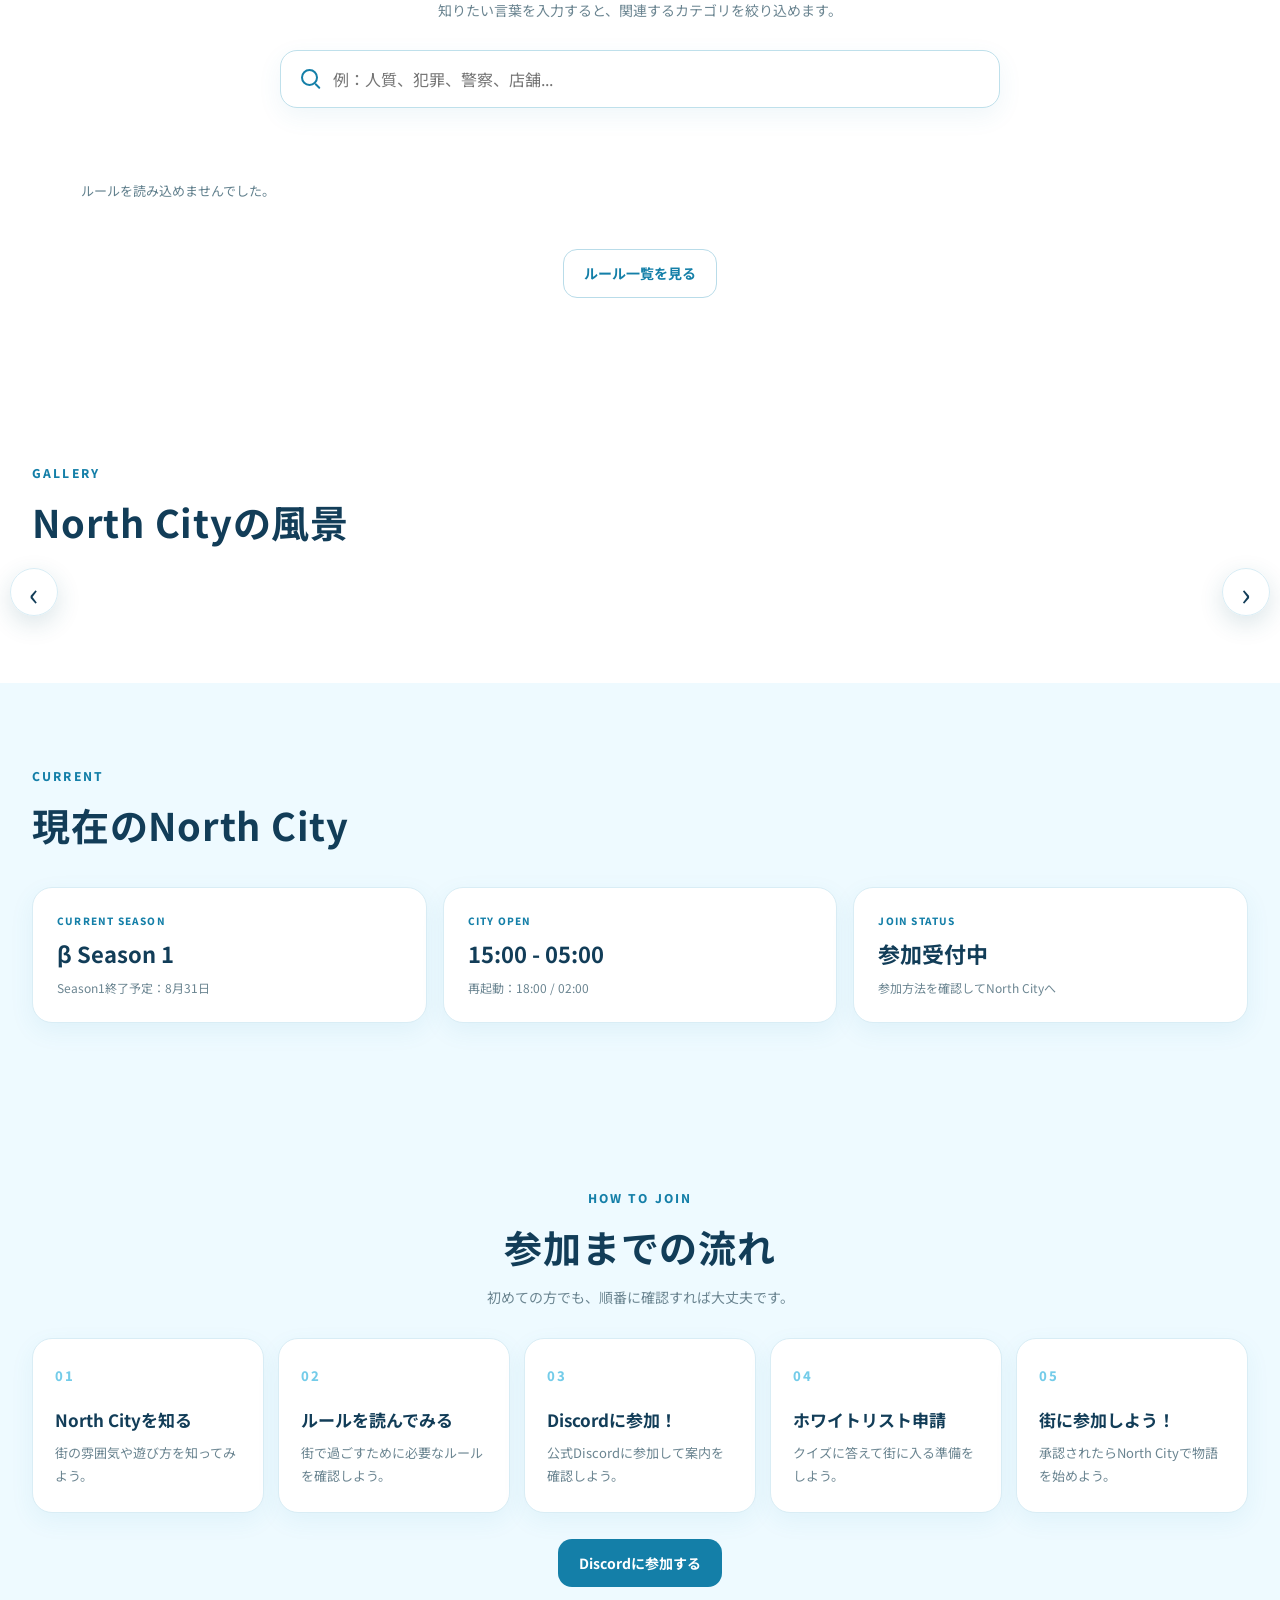
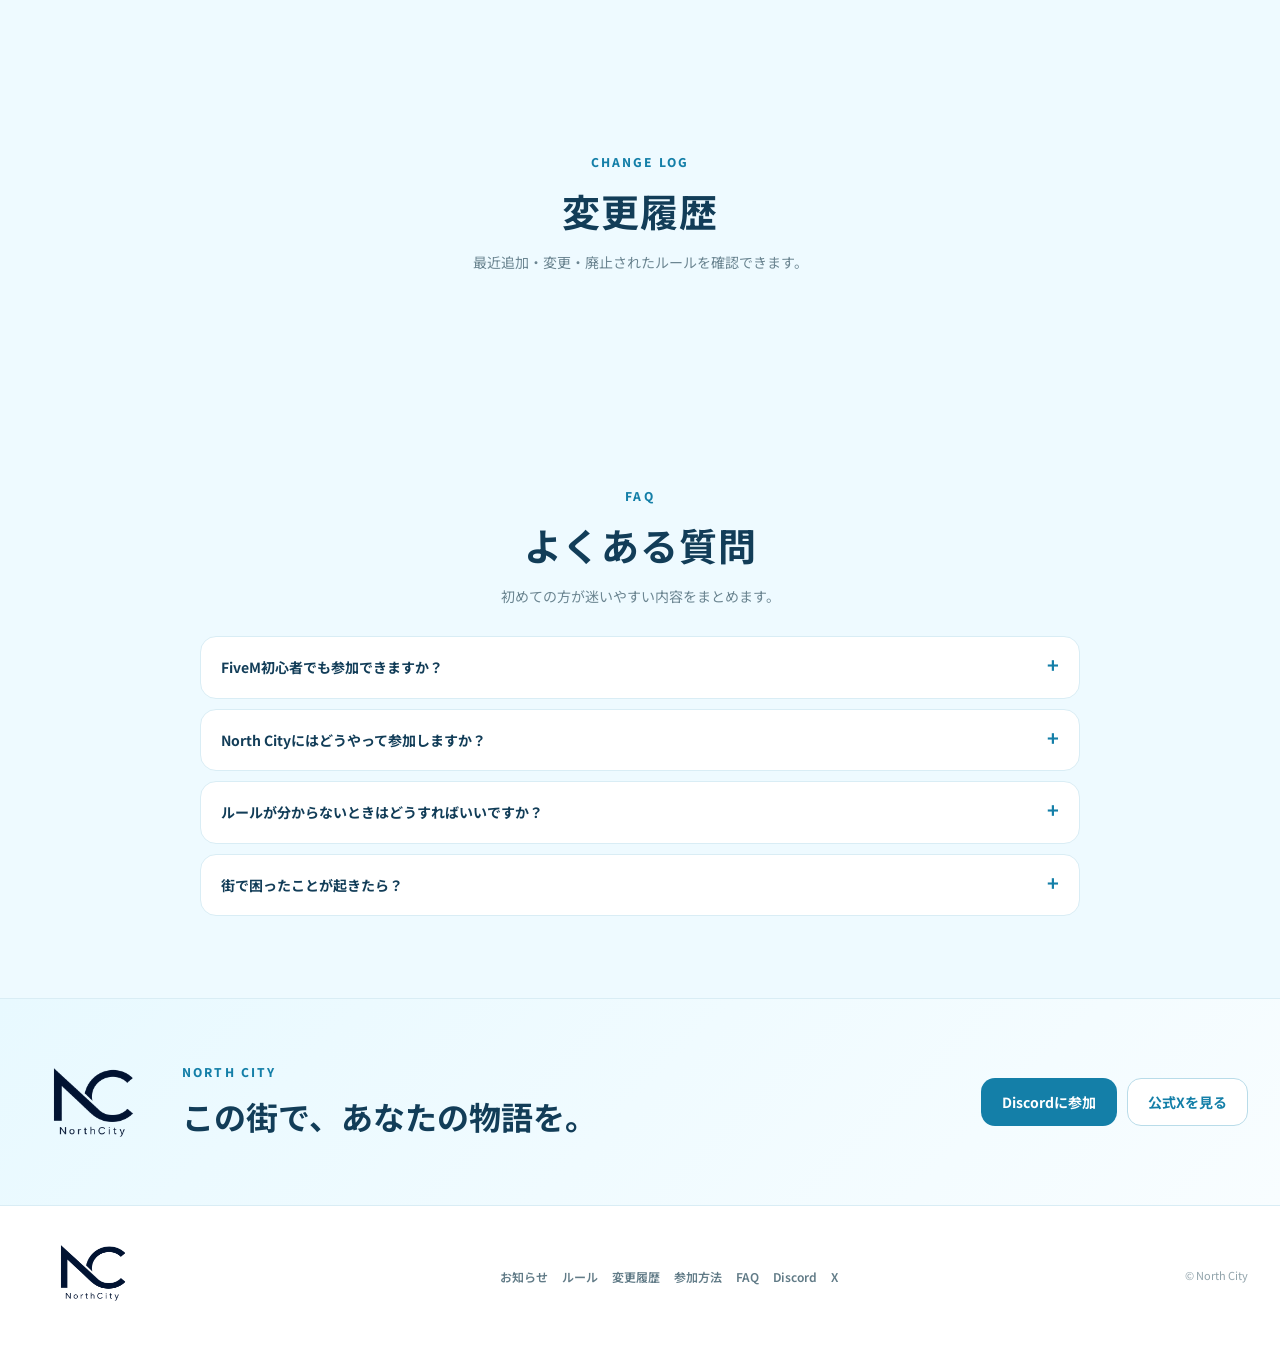
==== commit 98c1daf2: "Add files via upload" ====
--- a/index.html
+++ b/index.html
@@ -20,7 +20,6 @@
     </button>
 
     <nav class="main-nav" id="mainNav">
-      <a href="#about">街について</a>
       <a href="#join">参加方法</a>
       <a href="#rules">ルール</a>
       <a href="#news">お知らせ</a>
@@ -57,24 +56,93 @@
     </div>
   </section>
 
-  
-
-  
-
-  
-
-  
-
-  
-
-  
-
-  
-
-  
-
-
-  
+<section class="section" id="news">
+    <div class="container">
+      <div class="section-heading">
+        <div>
+          <p class="eyebrow">NEWS</p>
+          <h2>お知らせ</h2>
+        </div>
+        <a class="section-link" href="#news">お知らせ一覧 →</a>
+      </div>
+
+      <div class="news-grid">
+        <article class="news-card news-featured">
+          <div class="news-photo photo-placeholder"><span>画像を追加できます</span></div>
+          <div class="news-card-body">
+            <div class="meta"><span class="tag tag-important">重要</span><time>2026.08</time></div>
+            <h3>North Cityからのお知らせ</h3>
+            <p>重要なお知らせや街の大きな動きをここに掲載できます。</p>
+            <a href="#news">詳しく見る →</a>
+          </div>
+        </article>
+
+        <article class="news-card">
+          <div class="news-photo photo-placeholder"><span>画像を追加できます</span></div>
+          <div class="news-card-body">
+            <div class="meta"><span class="tag tag-update">UPDATE</span><time>2026.08</time></div>
+            <h3>アップデート情報</h3>
+            <p>追加された機能や変更内容を分かりやすく掲載できます。</p>
+            <a href="#news">詳しく見る →</a>
+          </div>
+        </article>
+
+        <article class="news-card">
+          <div class="news-photo photo-placeholder"><span>画像を追加できます</span></div>
+          <div class="news-card-body">
+            <div class="meta"><span class="tag tag-event">EVENT</span><time>2026.08</time></div>
+            <h3>イベント情報</h3>
+            <p>開催中・開催予定のイベントをここに掲載できます。</p>
+            <a href="#news">詳しく見る →</a>
+          </div>
+        </article>
+      </div>
+    </div>
+  </section>
+
+<section class="section" id="rules">
+    <div class="container">
+      <div class="section-heading centered">
+        <div>
+          <p class="eyebrow">RULE BOOK</p>
+          <h2>ルールを探す</h2>
+          <p class="section-description">知りたい言葉を入力すると、関連するカテゴリを絞り込めます。</p>
+        </div>
+      </div>
+
+      <div class="search-box">
+        <span class="search-icon" aria-hidden="true"></span>
+        <input id="ruleSearch" type="search" placeholder="例：人質、犯罪、警察、店舗..." autocomplete="off" aria-autocomplete="list">
+        <div id="searchSuggestions" class="search-suggestions" hidden></div>
+      </div>
+
+      <div class="rule-grid" id="ruleGrid"><p class="loading-rules">ルールを読み込んでいます…</p></div>
+
+      <div class="no-results" id="noResults"><strong>該当するルールが見つかりませんでした。</strong><p>別の言葉で検索するか、下のカテゴリーから探してみてください。</p><div id="noResultCategories"></div></div>
+      <div class="center-action">
+        <a class="button button-secondary" href="#rules">ルール一覧を見る</a>
+      </div>
+    </div>
+  </section>
+
+<section class="section" id="gallery">
+    <div class="container">
+      <div class="section-heading">
+        <div>
+          <p class="eyebrow">GALLERY</p>
+          <h2>North Cityの風景</h2>
+        </div>
+      </div>
+
+      <div class="gallery-carousel">
+        <button class="gallery-arrow gallery-prev" type="button" aria-label="前の画像">‹</button>
+        <div class="gallery-viewport">
+          <div class="gallery-grid"></div>
+        </div>
+        <button class="gallery-arrow gallery-next" type="button" aria-label="次の画像">›</button>
+      </div>
+    </div>
+  </section>
 
 <section class="section section-blue" id="current">
     <div class="container">
@@ -105,24 +173,6 @@
     </div>
   </section>
 
-<section class="section" id="about">
-    <div class="container about-grid">
-      <div class="about-copy">
-        <p class="eyebrow">ABOUT NORTH CITY</p>
-        <h2>North Cityについて</h2>
-        <p>North Cityは、ストーリーを大切にしながら、自分らしいRPを楽しめるFiveMサーバーです。</p>
-        <p>初心者も経験者も、それぞれの楽しみ方で街の物語に参加できます。</p>
-        <a class="text-link" href="#join">参加方法を見る →</a>
-      </div>
-      <div class="about-panel">
-        <div class="about-panel-inner">
-          <img src="logo.PNG" alt="North City" class="about-logo">
-          <p>ないなら作ればいい</p>
-        </div>
-      </div>
-    </div>
-  </section>
-
 <section class="section section-blue" id="join">
     <div class="container">
       <div class="section-heading centered">
@@ -134,11 +184,11 @@
       </div>
 
       <div class="steps">
-        <a class="step-card" href="#about">
+        <div class="step-card">
           <span class="step-number">01</span>
           <h3>North Cityを知る</h3>
           <p>街の雰囲気や遊び方を知ってみよう。</p>
-        </a>
+        </div>
         <a class="step-card" href="#rules">
           <span class="step-number">02</span>
           <h3>ルールを読んでみる</h3>
@@ -163,75 +213,6 @@
 
       <div class="center-action">
         <a class="button button-primary" href="https://discord.gg/hsH6jr42W" target="_blank" rel="noopener">Discordに参加する</a>
-      </div>
-    </div>
-  </section>
-
-<section class="section" id="rules">
-    <div class="container">
-      <div class="section-heading centered">
-        <div>
-          <p class="eyebrow">RULE BOOK</p>
-          <h2>ルールを探す</h2>
-          <p class="section-description">知りたい言葉を入力すると、関連するカテゴリを絞り込めます。</p>
-        </div>
-      </div>
-
-      <div class="search-box">
-        <span class="search-icon" aria-hidden="true"></span>
-        <input id="ruleSearch" type="search" placeholder="例：人質、犯罪、警察、店舗..." autocomplete="off" aria-autocomplete="list">
-        <div id="searchSuggestions" class="search-suggestions" hidden></div>
-      </div>
-
-      <div class="rule-grid" id="ruleGrid"><p class="loading-rules">ルールを読み込んでいます…</p></div>
-
-      <div class="no-results" id="noResults"><strong>該当するルールが見つかりませんでした。</strong><p>別の言葉で検索するか、下のカテゴリーから探してみてください。</p><div id="noResultCategories"></div></div>
-      <div class="center-action">
-        <a class="button button-secondary" href="#rules">ルール一覧を見る</a>
-      </div>
-    </div>
-  </section>
-
-<section class="section" id="news">
-    <div class="container">
-      <div class="section-heading">
-        <div>
-          <p class="eyebrow">NEWS</p>
-          <h2>お知らせ</h2>
-        </div>
-        <a class="section-link" href="#news">お知らせ一覧 →</a>
-      </div>
-
-      <div class="news-grid">
-        <article class="news-card news-featured">
-          <div class="news-photo photo-placeholder"><span>画像を追加できます</span></div>
-          <div class="news-card-body">
-            <div class="meta"><span class="tag tag-important">重要</span><time>2026.08</time></div>
-            <h3>North Cityからのお知らせ</h3>
-            <p>重要なお知らせや街の大きな動きをここに掲載できます。</p>
-            <a href="#news">詳しく見る →</a>
-          </div>
-        </article>
-
-        <article class="news-card">
-          <div class="news-photo photo-placeholder"><span>画像を追加できます</span></div>
-          <div class="news-card-body">
-            <div class="meta"><span class="tag tag-update">UPDATE</span><time>2026.08</time></div>
-            <h3>アップデート情報</h3>
-            <p>追加された機能や変更内容を分かりやすく掲載できます。</p>
-            <a href="#news">詳しく見る →</a>
-          </div>
-        </article>
-
-        <article class="news-card">
-          <div class="news-photo photo-placeholder"><span>画像を追加できます</span></div>
-          <div class="news-card-body">
-            <div class="meta"><span class="tag tag-event">EVENT</span><time>2026.08</time></div>
-            <h3>イベント情報</h3>
-            <p>開催中・開催予定のイベントをここに掲載できます。</p>
-            <a href="#news">詳しく見る →</a>
-          </div>
-        </article>
       </div>
     </div>
   </section>
@@ -273,25 +254,24 @@
     </div>
   </section>
 
-<section class="section" id="gallery">
-    <div class="container">
-      <div class="section-heading">
-        <div>
-          <p class="eyebrow">GALLERY</p>
-          <h2>North Cityの風景</h2>
-        </div>
-        <p class="section-description">あとから街の写真や告知画像を追加できます。</p>
-      </div>
-
-      <div class="gallery-carousel">
-        <button class="gallery-arrow gallery-prev" type="button" aria-label="前の画像">‹</button>
-        <div class="gallery-viewport">
-          <div class="gallery-grid"></div>
-        </div>
-        <button class="gallery-arrow gallery-next" type="button" aria-label="次の画像">›</button>
-      </div>
-    </div>
-  </section>
+  
+
+  
+
+  
+
+  
+
+  
+
+  
+
+  
+
+  
+
+
+  
 <section class="cta-section">
     <div class="container cta-inner">
       <img src="logo.PNG" alt="North City" class="cta-logo">
--- a/style.css
+++ b/style.css
@@ -693,3 +693,45 @@
   .rulebook-view,.rulebook-shell,.rulebook-main{height:100dvh;max-height:100dvh;}
   .rulebook-content{margin-top:14px;margin-bottom:0;padding-bottom:max(180px, calc(env(safe-area-inset-bottom) + 140px));}
 }
+
+/* 2026-08-16: readable responsive rule tables */
+.rule-table-wrap{width:100%;overflow-x:auto;-webkit-overflow-scrolling:touch;margin:20px 0 24px;border:1px solid #d9edf4;border-radius:16px;background:#fff}
+.rule-table{width:100%;min-width:760px;border-collapse:collapse;font-size:13px;line-height:1.55}
+.rule-table th{padding:12px 13px;text-align:left;white-space:nowrap;background:#eef9fd;color:#286d87;font-size:11px;font-weight:800;border-bottom:1px solid #d9edf4}
+.rule-table td{padding:13px;vertical-align:top;border-bottom:1px solid #e8f2f6;color:#405f6c}
+.rule-table tr:last-child td{border-bottom:0}
+.rule-table td:first-child{font-weight:800;color:#245d73;white-space:nowrap}
+.rule-table td strong{display:inline-flex;padding:2px 7px;border-radius:999px;background:#e5f7fd;color:#167c9e;font-size:11px;white-space:nowrap}
+.rule-table-cards{display:none}
+
+@media(max-width:760px){
+  .rulebook-content{width:calc(100% - 18px)}
+  .rulebook-article{padding:20px 14px}
+  .rulebook-article .rule-detail-content{font-size:14px;line-height:1.8}
+  .rule-table-wrap{display:none}
+  .rule-table-cards{display:grid;gap:12px;margin:18px 0 24px}
+  .rule-table-card{border:1px solid #d6eaf2;border-radius:15px;background:#fff;overflow:hidden;box-shadow:0 5px 14px rgba(40,112,140,.05)}
+  .rule-table-card h5{margin:0;padding:13px 14px;background:#eef9fd;color:#225f77;font-size:15px;line-height:1.45}
+  .rule-table-card-grid{display:grid;grid-template-columns:1fr 1fr}
+  .rule-table-pair{min-width:0;padding:10px 12px;border-top:1px solid #edf4f7}
+  .rule-table-pair:nth-child(odd){border-right:1px solid #edf4f7}
+  .rule-table-pair span{display:block;margin-bottom:3px;color:#77919c;font-size:9px;font-weight:800}
+  .rule-table-pair b{display:block;color:#365d6c;font-size:12px;font-weight:700;overflow-wrap:anywhere}
+  .rule-table-pair b strong{display:inline-flex;padding:3px 7px;border-radius:999px;background:#ddf5fc;color:#147b9e;font-size:10px}
+}
+@media(max-width:390px){
+  .rule-table-card-grid{grid-template-columns:1fr}
+  .rule-table-pair:nth-child(odd){border-right:0}
+}
+
+/* 2026-08-16: mobile rule table single-value rows use full width */
+@media(max-width:760px){
+  .rule-table-card-grid .rule-table-pair:only-child{
+    grid-column:1 / -1;
+    border-right:0;
+  }
+}
+
+/* Gallery title captions */
+.gallery-item{position:relative;overflow:hidden}
+.gallery-title{position:absolute;left:0;right:0;bottom:0;padding:12px 14px;background:linear-gradient(transparent,rgba(0,0,0,.72));color:#fff;font-weight:800;text-align:left;padding-top:34px;pointer-events:none}
